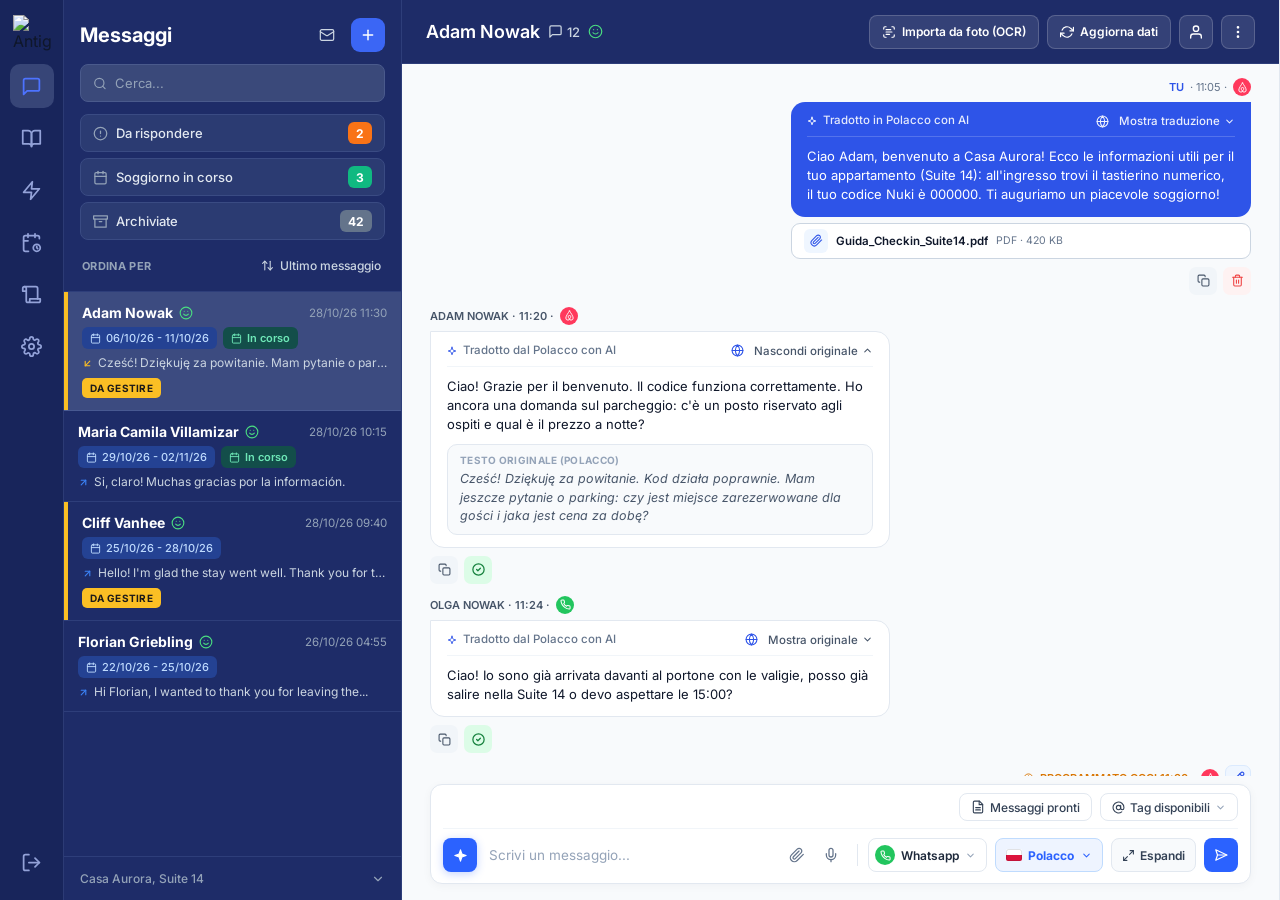
==== index.html @ a0314c86 "Update mobile color system (dark navy headers + light lists + blue accents)" ====
<!DOCTYPE html>
<html lang="it">
<head>
  <meta charset="UTF-8" />
  <meta name="viewport" content="width=device-width, initial-scale=1.0" />
  <title>POC Antigravity · AI sui Messaggi (Fase 2) — Demo Figma 1:1</title>
  <link rel="preconnect" href="https://fonts.googleapis.com">
  <link rel="preconnect" href="https://fonts.gstatic.com" crossorigin>
  <link href="https://fonts.googleapis.com/css2?family=Inter:wght@400;500;600;700&display=swap" rel="stylesheet">
  <link rel="stylesheet" href="styles.css?v=20261103_104" />
</head>
<body>

  <!-- Main Stage -->
  <main class="stage" id="mainStage">

    <!-- =================================================================
         DESKTOP VIEW (1:1 WITH FIGMA 308:4555 & 308:5101)
         ================================================================= -->
    <div class="figma-desktop">

      <!-- 1. Barra laterale icone (64px, #121C4E) -->
      <aside class="nav-rail">
        <div class="nav-logo-box" title="Antigravity PMS">
          <img src="logo-bot.png?v=20261102_10" alt="Antigravity Bot Logo" class="nav-logo-img" />
        </div>

        <button class="nav-item active" title="Messaggi" onclick="showToast('Sezione Messaggi attiva')">
          <svg width="21" height="21" viewBox="0 0 24 24" fill="none" stroke="currentColor" stroke-width="2" stroke-linecap="round" stroke-linejoin="round">
            <path d="M21 15a2 2 0 0 1-2 2H7l-4 4V5a2 2 0 0 1 2-2h14a2 2 0 0 1 2 2z"/>
          </svg>
        </button>

        <button class="nav-item" title="Knowledge Base & FAQ proposte dall'AI" onclick="openCreateKbModal()">
          <svg width="21" height="21" viewBox="0 0 24 24" fill="none" stroke="currentColor" stroke-width="2" stroke-linecap="round" stroke-linejoin="round">
            <path d="M2 3h6a4 4 0 0 1 4 4v14a3 3 0 0 0-3-3H2z"/>
            <path d="M22 3h-6a4 4 0 0 0-4 4v14a3 3 0 0 1 3-3h7z"/>
          </svg>
        </button>

        <button class="nav-item" title="Prenotazioni in arrivo (Vista Calendario Multi-struttura)" onclick="openArrivalsCalendarModal()">
          <svg width="21" height="21" viewBox="0 0 24 24" fill="none" stroke="currentColor" stroke-width="2" stroke-linecap="round" stroke-linejoin="round">
            <polygon points="13 2 3 14 12 14 11 22 21 10 12 10 13 2"/>
          </svg>
        </button>

        <button class="nav-item" title="Calendario Arrivi e Programmazione invii" onclick="openArrivalsCalendarModal()">
          <svg width="21" height="21" viewBox="0 0 24 24" fill="none" stroke="currentColor" stroke-width="2" stroke-linecap="round" stroke-linejoin="round">
            <path d="M21 7.5V6a2 2 0 0 0-2-2H5a2 2 0 0 0-2 2v14a2 2 0 0 0 2 2h3.5"/>
            <path d="M16 2v4"/><path d="M8 2v4"/><path d="M3 10h5"/>
            <circle cx="18" cy="18" r="4"/><path d="M18 16.5v1.5l1 1"/>
          </svg>
        </button>

        <button class="nav-item" title="Statistiche e giudizi AI" onclick="showToast('Statistiche e proposte di miglioramento AI')">
          <svg width="21" height="21" viewBox="0 0 24 24" fill="none" stroke="currentColor" stroke-width="2" stroke-linecap="round" stroke-linejoin="round">
            <path d="M8 21h12a2 2 0 0 0 2-2v-2H10v2a2 2 0 1 1-4 0V5a2 2 0 1 0-4 0v3h4"/>
            <path d="M19 17V5a2 2 0 0 0-2-2H4"/>
          </svg>
        </button>

        <button class="nav-item" title="Impostazioni" onclick="showToast('Impostazioni')">
          <svg width="21" height="21" viewBox="0 0 24 24" fill="none" stroke="currentColor" stroke-width="2" stroke-linecap="round" stroke-linejoin="round">
            <circle cx="12" cy="12" r="3"/>
            <path d="M19.4 15a1.65 1.65 0 0 0 .33 1.82l.06.06a2 2 0 0 1 0 2.83 2 2 0 0 1-2.83 0l-.06-.06a1.65 1.65 0 0 0-1.82-.33 1.65 1.65 0 0 0-1 1.51V21a2 2 0 0 1-2 2 2 2 0 0 1-2-2v-.09A1.65 1.65 0 0 0 9 19.4a1.65 1.65 0 0 0-1.82.33l-.06.06a2 2 0 0 1-2.83 0 2 2 0 0 1 0-2.83l.06-.06a1.65 1.65 0 0 0 .33-1.82 1.65 1.65 0 0 0-1.51-1H3a2 2 0 0 1-2-2 2 2 0 0 1 2-2h.09A1.65 1.65 0 0 0 4.6 9a1.65 1.65 0 0 0-.33-1.82l-.06-.06a2 2 0 0 1 0-2.83 2 2 0 0 1 2.83 0l.06.06a1.65 1.65 0 0 0 1.82.33H9a1.65 1.65 0 0 0 1-1.51V3a2 2 0 0 1 2-2 2 2 0 0 1 2 2v.09a1.65 1.65 0 0 0 1 1.51 1.65 1.65 0 0 0 1.82-.33l.06-.06a2 2 0 0 1 2.83 0 2 2 0 0 1 0 2.83l-.06.06a1.65 1.65 0 0 0-.33 1.82V9a1.65 1.65 0 0 0 1.51 1H21a2 2 0 0 1 2 2 2 2 0 0 1-2 2h-.09a1.65 1.65 0 0 0-1.51 1z"/>
          </svg>
        </button>

        <div class="nav-spacer"></div>

        <button class="nav-item" title="Esci" onclick="showToast('Disconnessione operatore')">
          <svg width="21" height="21" viewBox="0 0 24 24" fill="none" stroke="currentColor" stroke-width="2" stroke-linecap="round" stroke-linejoin="round">
            <path d="M9 21H5a2 2 0 0 1-2-2V5a2 2 0 0 1 2-2h4"/>
            <polyline points="16 17 21 12 16 7"/>
            <line x1="21" y1="12" x2="9" y2="12"/>
          </svg>
        </button>
      </aside>

      <!-- 2. Lista messaggi (338px, #192556) -->
      <section class="col-lista">
        <div class="header-lista">
          <div class="titolo-azioni">
            <h1 class="titolo-lista">Messaggi</h1>
            <!-- Btn Scarica / Segna Messaggi -->
            <button class="btn-scarica-msg" title="Scarica messaggi" onclick="showToast('Scarico nuovi messaggi dai canali OTA completato')">
              <svg width="16" height="16" viewBox="0 0 24 24" fill="none" stroke="currentColor" stroke-width="1.8" stroke-linecap="round" stroke-linejoin="round">
                <rect x="2" y="4" width="20" height="16" rx="2"/>
                <path d="m22 7-8.97 5.7a1.94 1.94 0 0 1-2.06 0L2 7"/>
              </svg>
            </button>
            <!-- Btn Nuovo -->
            <button class="btn-nuovo-msg" title="Nuovo messaggio da ricerca prenotazione" onclick="openNewConvModal()">
              <svg width="16" height="16" viewBox="0 0 24 24" fill="none" stroke="#FFFFFF" stroke-width="2.2" stroke-linecap="round" stroke-linejoin="round">
                <line x1="12" y1="5" x2="12" y2="19"/>
                <line x1="5" y1="12" x2="19" y2="12"/>
              </svg>
            </button>
          </div>

          <div class="ricerca-box">
            <svg width="15" height="15" viewBox="0 0 24 24" fill="none" stroke="currentColor" stroke-width="2" stroke-linecap="round" stroke-linejoin="round">
              <circle cx="11" cy="11" r="8"/><line x1="21" y1="21" x2="16.65" y2="16.65"/>
            </svg>
            <input type="text" id="searchInputDesktop" placeholder="Cerca..." oninput="renderConversationLists()" />
          </div>

          <!-- Cartelle Stato (Stacked vertically 1:1 with Figma) -->
          <div class="cartelle-stato">
            <button class="cartella-row da-rispondere" id="folderDaRispondere" onclick="setFolderFilter('darispondere')">
              <svg width="15" height="15" viewBox="0 0 24 24" fill="none" stroke="currentColor" stroke-width="2" stroke-linecap="round" stroke-linejoin="round">
                <circle cx="12" cy="12" r="10"/><line x1="12" y1="8" x2="12" y2="12"/><line x1="12" y1="16" x2="12.01" y2="16"/>
              </svg>
              <span class="cartella-lbl">Da rispondere</span>
              <span class="cartella-pill-amber">2</span>
            </button>
            <button class="cartella-row in-corso" id="folderInCorso" onclick="setFolderFilter('incorso')">
              <svg width="15" height="15" viewBox="0 0 24 24" fill="none" stroke="currentColor" stroke-width="2" stroke-linecap="round" stroke-linejoin="round">
                <rect x="3" y="4" width="18" height="18" rx="2" ry="2"/><line x1="16" y1="2" x2="16" y2="6"/><line x1="8" y1="2" x2="8" y2="6"/><line x1="3" y1="10" x2="21" y2="10"/>
              </svg>
              <span class="cartella-lbl">Soggiorno in corso</span>
              <span class="cartella-pill-white">3</span>
            </button>
            <button class="cartella-row archiviate" id="folderArchiviate" onclick="setFolderFilter('archiviate')">
              <svg width="15" height="15" viewBox="0 0 24 24" fill="none" stroke="currentColor" stroke-width="2" stroke-linecap="round" stroke-linejoin="round">
                <polyline points="21 8 21 21 3 21 3 8"/><rect x="1" y="3" width="22" height="5"/><line x1="10" y1="12" x2="14" y2="12"/>
              </svg>
              <span class="cartella-lbl">Archiviate</span>
              <span class="cartella-pill-orange">42</span>
            </button>
          </div>

          <div class="riga-ordina">
            <span class="lbl-ordina">ORDINA PER</span>
            <div class="sort-dropdown-wrap" id="sortDropdownWrapDesktop">
              <button type="button" class="sort-trigger-btn" id="sortTriggerBtnDesktop" onclick="toggleSortDropdown(event)">
                <svg width="13" height="13" viewBox="0 0 24 24" fill="none" stroke="currentColor" stroke-width="2" stroke-linecap="round" stroke-linejoin="round">
                  <path d="m3 8 4-4 4 4"/><path d="M7 4v16"/><path d="m21 16-4 4-4-4"/><path d="M17 20V4"/>
                </svg>
                <span class="val-ordina" id="sortLabelDesktop">Ultimo messaggio</span>
              </button>
              <div class="sort-dropdown-menu" id="sortDropdownMenuDesktop">
                <button type="button" class="sort-dropdown-item active" data-sort="ultimo" onclick="selectSortOrder('ultimo', event)">
                  <svg class="sort-item-icon grey" width="16" height="16" viewBox="0 0 24 24" fill="none" stroke="#64748B" stroke-width="1.9" stroke-linecap="round" stroke-linejoin="round">
                    <path d="M21 15a2 2 0 0 1-2 2H7l-4 4V5a2 2 0 0 1 2-2h14a2 2 0 0 1 2 2z"/>
                  </svg>
                  <span>Ultimo messaggio</span>
                </button>
                <button type="button" class="sort-dropdown-item" data-sort="darispondere" onclick="selectSortOrder('darispondere', event)">
                  <svg class="sort-item-icon orange" width="16" height="16" viewBox="0 0 24 24" fill="none" stroke="#F59E0B" stroke-width="1.9" stroke-linecap="round" stroke-linejoin="round">
                    <circle cx="12" cy="12" r="10"/><line x1="12" y1="8" x2="12" y2="12"/><line x1="12" y1="16" x2="12.01" y2="16"/>
                  </svg>
                  <span>Da rispondere</span>
                </button>
                <button type="button" class="sort-dropdown-item" data-sort="checkin" onclick="selectSortOrder('checkin', event)">
                  <svg class="sort-item-icon grey" width="16" height="16" viewBox="0 0 24 24" fill="none" stroke="#64748B" stroke-width="1.9" stroke-linecap="round" stroke-linejoin="round">
                    <rect x="3" y="4" width="18" height="18" rx="2" ry="2"/><line x1="16" y1="2" x2="16" y2="6"/><line x1="8" y1="2" x2="8" y2="6"/><line x1="3" y1="10" x2="21" y2="10"/>
                  </svg>
                  <span>Data check-in</span>
                </button>
              </div>
            </div>
          </div>
        </div>

        <!-- Elenco Conversazioni -->
        <div class="elenco-conv" id="desktopConvList"></div>

        <!-- Footer Lista -->
        <div class="footer-lista" onclick="showToast('Filtro struttura: Casa Aurora (Tutte le unità)')" style="cursor:pointer;" title="Selettore struttura">
          <span class="footer-struttura">Casa Aurora, Suite 14</span>
          <svg width="14" height="14" viewBox="0 0 24 24" fill="none" stroke="currentColor" stroke-width="2" stroke-linecap="round" stroke-linejoin="round">
            <polyline points="6 9 12 15 18 9"/>
          </svg>
        </div>
      </section>

      <!-- 3. Thread Conversazione (flex: 1, #F8FAFC) -->
      <section class="col-thread">
        <div class="intestazione-thread">
          <div class="titolo-left" id="desktopThreadHeaderLeft">
            <!-- Populated dynamically by app.js -->
          </div>
          <div class="controlli-right">
            <button class="btn-top ocr-header-btn" onclick="openGuestOcrModal()" title="Importa messaggio ospite da screenshot / foto (OCR)">
              <svg width="14" height="14" viewBox="0 0 24 24" fill="none" stroke="currentColor" stroke-width="2" stroke-linecap="round" stroke-linejoin="round">
                <path d="M3 7V5a2 2 0 0 1 2-2h2"/><path d="M17 3h2a2 2 0 0 1 2 2v2"/><path d="M21 17v2a2 2 0 0 1-2 2h-2"/><path d="M7 21H5a2 2 0 0 1-2-2v-2"/><path d="M7 8h8"/><path d="M7 12h10"/><path d="M7 16h6"/>
              </svg>
              <span>Importa da foto (OCR)</span>
            </button>
            <button class="btn-top" onclick="triggerHubSync()">
              <svg width="14" height="14" viewBox="0 0 24 24" fill="none" stroke="currentColor" stroke-width="2" stroke-linecap="round" stroke-linejoin="round">
                <polyline points="23 4 23 10 17 10"/><polyline points="1 20 1 14 7 14"/>
                <path d="M3.51 9a9 9 0 0 1 14.85-3.36L23 10M1 14l4.64 4.36A9 9 0 0 0 20.49 15"/>
              </svg>
              <span>Aggiorna dati</span>
            </button>
            <button class="btn-top icon-only" id="btnToggleGuestSiderDesk" onclick="toggleDesktopSider()" title="Apri/chiudi Dettagli ospite">
              <svg width="16" height="16" viewBox="0 0 24 24" fill="none" stroke="currentColor" stroke-width="2" stroke-linecap="round" stroke-linejoin="round">
                <path d="M20 21v-2a4 4 0 0 0-4-4H8a4 4 0 0 0-4 4v2"/><circle cx="12" cy="7" r="4"/>
              </svg>
            </button>
            <div class="hdr-more-wrap">
              <button class="btn-top icon-only" id="btnMoreMenuDesk" onclick="toggleHeaderMoreMenu(event, 'desk')" title="Azioni conversazione e dati ospite">
                <svg width="16" height="16" viewBox="0 0 24 24" fill="none" stroke="currentColor" stroke-width="2" stroke-linecap="round" stroke-linejoin="round">
                  <circle cx="12" cy="12" r="1"/><circle cx="12" cy="5" r="1"/><circle cx="12" cy="19" r="1"/>
                </svg>
              </button>
              <div class="hdr-more-dropdown" id="hdrMoreDropdownDesk">
                <button type="button" class="hdr-more-item" onclick="closeHeaderMoreMenu();openEditGuestPmsModal()">
                  <svg width="16" height="16" viewBox="0 0 24 24" fill="none" stroke="#64748B" stroke-width="2" stroke-linecap="round" stroke-linejoin="round">
                    <circle cx="12" cy="12" r="10"/><path d="m9 12 2 2 4-4"/>
                  </svg>
                  <span>Modifica dati ospite</span>
                </button>
                <button type="button" class="hdr-more-item" onclick="closeHeaderMoreMenu();openGenerateReviewModal()">
                  <svg width="16" height="16" viewBox="0 0 24 24" fill="#FACC15" stroke="#EAB308" stroke-width="1.8" stroke-linecap="round" stroke-linejoin="round">
                    <polygon points="12 2 15.09 8.26 22 9.27 17 14.14 18.18 21.02 12 17.77 5.82 21.02 7 14.14 2 9.27 8.91 8.26 12 2"/>
                  </svg>
                  <span>Genera recensione</span>
                </button>
                <button type="button" class="hdr-more-item" onclick="closeHeaderMoreMenu();archiveCurrentConversation()">
                  <svg width="16" height="16" viewBox="0 0 24 24" fill="none" stroke="#64748B" stroke-width="2" stroke-linecap="round" stroke-linejoin="round">
                    <polyline points="21 8 21 21 3 21 3 8"/><rect x="1" y="3" width="22" height="5"/><line x1="10" y1="12" x2="14" y2="12"/>
                  </svg>
                  <span>Archivia conversazione</span>
                </button>
                <button type="button" class="hdr-more-item danger" onclick="closeHeaderMoreMenu();deleteCurrentConversation()">
                  <svg width="16" height="16" viewBox="0 0 24 24" fill="none" stroke="#DC2626" stroke-width="2" stroke-linecap="round" stroke-linejoin="round">
                    <polyline points="3 6 5 6 21 6"/><path d="M19 6v14a2 2 0 0 1-2 2H7a2 2 0 0 1-2-2V6m3 0V4a2 2 0 0 1 2-2h4a2 2 0 0 1 2 2v2"/><line x1="10" y1="11" x2="10" y2="17"/><line x1="14" y1="11" x2="14" y2="17"/>
                  </svg>
                  <span>Elimina conversazione</span>
                </button>
              </div>
            </div>
          </div>
        </div>

        <!-- Area Messaggi -->
        <div class="area-messaggi" id="desktopMessagesArea"></div>

        <!-- Composer in basso (Modalità Espansa / Riduci) -->
        <div class="bottom-composer-wrap" id="desktopBottomComposer"></div>
      </section>

      <!-- 4. Pannello AI · Sider Destro (395px, #FFFFFF) -->
      <aside class="col-sider-ai" id="desktopSiderAI" style="display:none;">
        <!-- Rendered dynamically for Frame A (Pre-Generazione) or Frame B (Bozza Attiva & Programmazione) -->
      </aside>

    </div>

    <!-- =================================================================
         MOBILE VIEW (390x844 EXACT FIGMA SCREENS: 308:4045, 312:7348, 308:4338)
         ================================================================= -->
    <div class="figma-mobile">

      <!-- Scrim Backdrop per Drawer Mobile -->
      <div class="mob-drawer-scrim" id="mobDrawerScrim" onclick="closeMobileDrawer()"></div>

      <!-- DRAWER 1: Inbox Mobile Drawer (1:27 Chat · Drawer navigazione aperto) -->
      <div class="mob-drawer" id="mobScreenInbox">
        <div class="header-lista" style="padding:14px 16px 12px 16px;">
          <div class="titolo-azioni">
            <img src="logo-bot.png?v=20261102_10" alt="Antigravity Bot Logo" class="mob-drawer-logo" />
            <h2 class="titolo-lista" style="font-size:18px;">Messaggi</h2>
            <button class="btn-scarica-msg" title="Scarica messaggi" onclick="showToast('Scarico messaggi completato')">
              <svg width="16" height="16" viewBox="0 0 24 24" fill="none" stroke="currentColor" stroke-width="1.8" stroke-linecap="round" stroke-linejoin="round">
                <rect x="2" y="4" width="20" height="16" rx="2"/>
                <path d="m22 7-8.97 5.7a1.94 1.94 0 0 1-2.06 0L2 7"/>
              </svg>
            </button>
            <button class="btn-nuovo-msg" title="Nuovo messaggio da ricerca prenotazione" onclick="openNewConvModal()">
              <svg width="16" height="16" viewBox="0 0 24 24" fill="none" stroke="#FFFFFF" stroke-width="2.2" stroke-linecap="round" stroke-linejoin="round">
                <line x1="12" y1="5" x2="12" y2="19"/><line x1="5" y1="12" x2="19" y2="12"/>
              </svg>
            </button>
          </div>
          <div class="ricerca-box">
            <svg width="15" height="15" viewBox="0 0 24 24" fill="none" stroke="currentColor" stroke-width="2" stroke-linecap="round" stroke-linejoin="round">
              <circle cx="11" cy="11" r="8"/><line x1="21" y1="21" x2="16.65" y2="16.65"/>
            </svg>
            <input type="text" id="searchInputMobile" placeholder="Cerca..." oninput="document.getElementById('searchInputDesktop').value=this.value;renderConversationLists();" />
          </div>
          <div class="cartelle-stato">
            <button class="cartella-row da-rispondere" onclick="setFolderFilter('darispondere')">
              <svg width="15" height="15" viewBox="0 0 24 24" fill="none" stroke="currentColor" stroke-width="2" stroke-linecap="round" stroke-linejoin="round">
                <circle cx="12" cy="12" r="10"/><line x1="12" y1="8" x2="12" y2="12"/><line x1="12" y1="16" x2="12.01" y2="16"/>
              </svg>
              <span class="cartella-lbl">Da rispondere</span>
              <span class="cartella-pill-amber">2</span>
            </button>
            <button class="cartella-row in-corso" onclick="setFolderFilter('incorso')">
              <svg width="15" height="15" viewBox="0 0 24 24" fill="none" stroke="currentColor" stroke-width="2" stroke-linecap="round" stroke-linejoin="round">
                <rect x="3" y="4" width="18" height="18" rx="2" ry="2"/><line x1="16" y1="2" x2="16" y2="6"/><line x1="8" y1="2" x2="8" y2="6"/><line x1="3" y1="10" x2="21" y2="10"/>
              </svg>
              <span class="cartella-lbl">Soggiorno in corso</span>
              <span class="cartella-pill-white">3</span>
            </button>
            <button class="cartella-row archiviate" onclick="setFolderFilter('archiviate')">
              <svg width="15" height="15" viewBox="0 0 24 24" fill="none" stroke="currentColor" stroke-width="2" stroke-linecap="round" stroke-linejoin="round">
                <polyline points="21 8 21 21 3 21 3 8"/><rect x="1" y="3" width="22" height="5"/><line x1="10" y1="12" x2="14" y2="12"/>
              </svg>
              <span class="cartella-lbl">Archiviate</span>
              <span class="cartella-pill-orange">42</span>
            </button>
          </div>
          <div class="riga-ordina">
            <span class="lbl-ordina">ORDINA PER</span>
            <div class="sort-dropdown-wrap" id="sortDropdownWrapMobile">
              <button type="button" class="sort-trigger-btn" id="sortTriggerBtnMobile" onclick="toggleSortDropdown(event, 'mob')">
                <svg width="13" height="13" viewBox="0 0 24 24" fill="none" stroke="currentColor" stroke-width="2" stroke-linecap="round" stroke-linejoin="round">
                  <path d="m3 8 4-4 4 4"/><path d="M7 4v16"/><path d="m21 16-4 4-4-4"/><path d="M17 20V4"/>
                </svg>
                <span class="val-ordina" id="sortLabelMobile">Ultimo messaggio</span>
              </button>
              <div class="sort-dropdown-menu" id="sortDropdownMenuMobile">
                <button type="button" class="sort-dropdown-item active" data-sort="ultimo" onclick="selectSortOrder('ultimo', event)">
                  <svg class="sort-item-icon grey" width="16" height="16" viewBox="0 0 24 24" fill="none" stroke="#64748B" stroke-width="1.9" stroke-linecap="round" stroke-linejoin="round">
                    <path d="M21 15a2 2 0 0 1-2 2H7l-4 4V5a2 2 0 0 1 2-2h14a2 2 0 0 1 2 2z"/>
                  </svg>
                  <span>Ultimo messaggio</span>
                </button>
                <button type="button" class="sort-dropdown-item" data-sort="darispondere" onclick="selectSortOrder('darispondere', event)">
                  <svg class="sort-item-icon orange" width="16" height="16" viewBox="0 0 24 24" fill="none" stroke="#F59E0B" stroke-width="1.9" stroke-linecap="round" stroke-linejoin="round">
                    <circle cx="12" cy="12" r="10"/><line x1="12" y1="8" x2="12" y2="12"/><line x1="12" y1="16" x2="12.01" y2="16"/>
                  </svg>
                  <span>Da rispondere</span>
                </button>
                <button type="button" class="sort-dropdown-item" data-sort="checkin" onclick="selectSortOrder('checkin', event)">
                  <svg class="sort-item-icon grey" width="16" height="16" viewBox="0 0 24 24" fill="none" stroke="#64748B" stroke-width="1.9" stroke-linecap="round" stroke-linejoin="round">
                    <rect x="3" y="4" width="18" height="18" rx="2" ry="2"/><line x1="16" y1="2" x2="16" y2="6"/><line x1="8" y1="2" x2="8" y2="6"/><line x1="3" y1="10" x2="21" y2="10"/>
                  </svg>
                  <span>Data check-in</span>
                </button>
              </div>
            </div>
          </div>
        </div>
        <div class="elenco-conv" id="mobileConvList"></div>
        <div class="footer-lista" onclick="showToast('Filtro struttura: Casa Aurora (Tutte le unità)')" style="padding:12px 16px;display:flex;align-items:center;justify-content:space-between;flex-shrink:0;cursor:pointer;">
          <span class="footer-struttura">Casa Aurora, Suite 14</span>
          <svg width="14" height="14" viewBox="0 0 24 24" fill="none" stroke="currentColor" stroke-width="2" stroke-linecap="round" stroke-linejoin="round">
            <polyline points="6 9 12 15 18 9"/>
          </svg>
        </div>
        <!-- Bottom Bar Principale attaccata al Drawer -->
        <nav class="mob-bottom-bar mob-drawer-bottom-bar">
          <div class="mob-tabs-row">
            <button class="mob-tab active" onclick="closeMobileDrawer()">
              <div class="mob-tab-pill">
                <svg width="16" height="16" viewBox="0 0 24 24" fill="none" stroke="currentColor" stroke-width="2" stroke-linecap="round" stroke-linejoin="round">
                  <path d="M21 15a2 2 0 0 1-2 2H7l-4 4V5a2 2 0 0 1 2-2h14a2 2 0 0 1 2 2z"/>
                </svg>
              </div>
              <span style="font-weight:600;">Messaggi</span>
            </button>
            <button class="mob-tab" onclick="closeMobileDrawer();openCreateKbModal()">
              <div class="mob-tab-pill">
                <svg width="16" height="16" viewBox="0 0 24 24" fill="none" stroke="currentColor" stroke-width="2" stroke-linecap="round" stroke-linejoin="round">
                  <path d="M2 3h6a4 4 0 0 1 4 4v14a3 3 0 0 0-3-3H2z"/><path d="M22 3h-6a4 4 0 0 0-4 4v14a3 3 0 0 1 3-3h7z"/>
                </svg>
              </div>
              <span>KB</span>
            </button>
            <button class="mob-tab" onclick="closeMobileDrawer();openArrivalsCalendarModal()">
              <div class="mob-tab-pill">
                <svg width="16" height="16" viewBox="0 0 24 24" fill="none" stroke="currentColor" stroke-width="2" stroke-linecap="round" stroke-linejoin="round">
                  <polygon points="13 2 3 14 12 14 11 22 21 10 12 10 13 2"/>
                </svg>
              </div>
              <span>Azioni</span>
            </button>
            <button class="mob-tab" onclick="closeMobileDrawer();openArrivalsCalendarModal()">
              <div class="mob-tab-pill">
                <svg width="16" height="16" viewBox="0 0 24 24" fill="none" stroke="currentColor" stroke-width="2" stroke-linecap="round" stroke-linejoin="round">
                  <path d="M21 7.5V6a2 2 0 0 0-2-2H5a2 2 0 0 0-2 2v14a2 2 0 0 0 2 2h3.5"/><path d="M16 2v4"/><path d="M8 2v4"/><path d="M3 10h5"/><circle cx="18" cy="18" r="4"/><path d="M18 16.5v1.5l1 1"/>
                </svg>
              </div>
              <span>Orari</span>
            </button>
            <button class="mob-tab" onclick="showToast('Statistiche e Log AI')">
              <div class="mob-tab-pill">
                <svg width="16" height="16" viewBox="0 0 24 24" fill="none" stroke="currentColor" stroke-width="2" stroke-linecap="round" stroke-linejoin="round">
                  <path d="M8 21h12a2 2 0 0 0 2-2v-2H10v2a2 2 0 1 1-4 0V5a2 2 0 1 0-4 0v3h4"/><path d="M19 17V5a2 2 0 0 0-2-2H4"/>
                </svg>
              </div>
              <span>Log</span>
            </button>
            <button class="mob-tab" onclick="showToast('Impostazioni')">
              <div class="mob-tab-pill">
                <svg width="16" height="16" viewBox="0 0 24 24" fill="none" stroke="currentColor" stroke-width="2" stroke-linecap="round" stroke-linejoin="round">
                  <circle cx="12" cy="12" r="3"/><path d="M19.4 15a1.65 1.65 0 0 0 .33 1.82l.06.06a2 2 0 0 1 0 2.83 2 2 0 0 1-2.83 0l-.06-.06a1.65 1.65 0 0 0-1.82-.33 1.65 1.65 0 0 0-1 1.51V21a2 2 0 0 1-2 2 2 2 0 0 1-2-2v-.09A1.65 1.65 0 0 0 9 19.4a1.65 1.65 0 0 0-1.82.33l-.06.06a2 2 0 0 1-2.83 0 2 2 0 0 1 0-2.83l.06-.06a1.65 1.65 0 0 0 .33-1.82 1.65 1.65 0 0 0-1.51-1H3a2 2 0 0 1-2-2 2 2 0 0 1 2-2h.09A1.65 1.65 0 0 0 4.6 9a1.65 1.65 0 0 0-.33-1.82l-.06-.06a2 2 0 0 1 0-2.83 2 2 0 0 1 2.83 0l.06.06a1.65 1.65 0 0 0 1.82.33H9a1.65 1.65 0 0 0 1-1.51V3a2 2 0 0 1 2-2 2 2 0 0 1 2 2v.09a1.65 1.65 0 0 0 1 1.51 1.65 1.65 0 0 0 1.82-.33l.06-.06a2 2 0 0 1 2.83 0 2 2 0 0 1 0 2.83l-.06.06a1.65 1.65 0 0 0-.33 1.82V9a1.65 1.65 0 0 0 1.51 1H21a2 2 0 0 1 2 2 2 2 0 0 1-2 2h-.09a1.65 1.65 0 0 0-1.51 1z"/>
                </svg>
              </div>
              <span>Impost.</span>
            </button>
          </div>
          <div class="home-indicator"></div>
        </nav>
      </div>

      <!-- SCREEN 2: Container Mobile Chat (312:7348) -->
      <div class="mob-screen active" id="mobScreenChat">
        <div class="intestazione-thread mob-chat-header">
          <div class="titolo-left" style="gap:8px;flex:1;min-width:0;">
            <button class="btn-top icon-only mob-hdr-btn" onclick="setMobileTab('inbox')" title="Torna alla lista Messaggi">
              <svg width="16" height="16" viewBox="0 0 24 24" fill="none" stroke="#0F172A" stroke-width="2.2" stroke-linecap="round" stroke-linejoin="round">
                <line x1="19" y1="12" x2="5" y2="12"/><polyline points="12 19 5 12 12 5"/>
              </svg>
            </button>
            <div class="mob-thread-title-group" id="mobileThreadHeaderLeft" style="display:inline-flex;align-items:center;gap:6px;">
              <!-- Populated dynamically by app.js like desktop -->
            </div>
          </div>
          <div class="controlli-right mob-chat-controls">
            <button class="btn-top icon-only mob-hdr-btn ocr-mob-btn" title="Importa messaggio ospite da foto (OCR)" onclick="openGuestOcrModal()">
              <svg width="15" height="15" viewBox="0 0 24 24" fill="none" stroke="currentColor" stroke-width="2" stroke-linecap="round" stroke-linejoin="round">
                <path d="M3 7V5a2 2 0 0 1 2-2h2"/><path d="M17 3h2a2 2 0 0 1 2 2v2"/><path d="M21 17v2a2 2 0 0 1-2 2h-2"/><path d="M7 21H5a2 2 0 0 1-2-2v-2"/><path d="M7 8h8"/><path d="M7 12h10"/><path d="M7 16h6"/>
              </svg>
            </button>
            <button class="btn-scarica-msg mob-hdr-btn" title="Scarica messaggi" onclick="triggerHubSync()">
              <svg width="14" height="14" viewBox="0 0 24 24" fill="none" stroke="#4A5467" stroke-width="2">
                <path d="M21 15v4a2 2 0 0 1-2 2H5a2 2 0 0 1-2-2v-4"/><polyline points="7 10 12 15 17 10"/><line x1="12" y1="15" x2="12" y2="3"/>
              </svg>
            </button>
            <div class="hdr-more-wrap">
              <button class="btn-top icon-only mob-hdr-btn" id="btnMoreMenuMob" title="Azioni conversazione e dati ospite" onclick="toggleHeaderMoreMenu(event, 'mob')">
                <svg width="16" height="16" viewBox="0 0 24 24" fill="none" stroke="#475569" stroke-width="2" stroke-linecap="round" stroke-linejoin="round">
                  <circle cx="12" cy="12" r="1"/><circle cx="12" cy="5" r="1"/><circle cx="12" cy="19" r="1"/>
                </svg>
              </button>
              <div class="hdr-more-dropdown" id="hdrMoreDropdownMob">
                <button type="button" class="hdr-more-item" onclick="closeHeaderMoreMenu();openEditGuestPmsModal()">
                  <svg width="16" height="16" viewBox="0 0 24 24" fill="none" stroke="#64748B" stroke-width="2" stroke-linecap="round" stroke-linejoin="round">
                    <circle cx="12" cy="12" r="10"/><path d="m9 12 2 2 4-4"/>
                  </svg>
                  <span>Modifica dati ospite</span>
                </button>
                <button type="button" class="hdr-more-item" onclick="closeHeaderMoreMenu();openGenerateReviewModal()">
                  <svg width="16" height="16" viewBox="0 0 24 24" fill="#FACC15" stroke="#EAB308" stroke-width="1.8" stroke-linecap="round" stroke-linejoin="round">
                    <polygon points="12 2 15.09 8.26 22 9.27 17 14.14 18.18 21.02 12 17.77 5.82 21.02 7 14.14 2 9.27 8.91 8.26 12 2"/>
                  </svg>
                  <span>Genera recensione</span>
                </button>
                <button type="button" class="hdr-more-item" onclick="closeHeaderMoreMenu();archiveCurrentConversation()">
                  <svg width="16" height="16" viewBox="0 0 24 24" fill="none" stroke="#64748B" stroke-width="2" stroke-linecap="round" stroke-linejoin="round">
                    <polyline points="21 8 21 21 3 21 3 8"/><rect x="1" y="3" width="22" height="5"/><line x1="10" y1="12" x2="14" y2="12"/>
                  </svg>
                  <span>Archivia conversazione</span>
                </button>
                <button type="button" class="hdr-more-item danger" onclick="closeHeaderMoreMenu();deleteCurrentConversation()">
                  <svg width="16" height="16" viewBox="0 0 24 24" fill="none" stroke="#DC2626" stroke-width="2" stroke-linecap="round" stroke-linejoin="round">
                    <polyline points="3 6 5 6 21 6"/><path d="M19 6v14a2 2 0 0 1-2 2H7a2 2 0 0 1-2-2V6m3 0V4a2 2 0 0 1 2-2h4a2 2 0 0 1 2 2v2"/><line x1="10" y1="11" x2="10" y2="17"/><line x1="14" y1="11" x2="14" y2="17"/>
                  </svg>
                  <span>Elimina conversazione</span>
                </button>
              </div>
            </div>
          </div>
        </div>
        <div class="area-messaggi" id="mobileMessagesArea"></div>
        <div class="bottom-composer-wrap mobile" id="mobileBottomComposer"></div>
      </div>

      <!-- SCREEN 3: Dettagli ospite Mobile -->
      <div class="mob-screen" id="mobScreenAI">
        <div class="intestazione-thread mob-chat-header">
          <div class="titolo-left" style="gap:10px;">
            <button class="btn-top icon-only mob-hdr-btn" onclick="setMobileTab('inbox')" title="Torna alla lista Messaggi">
              <svg width="16" height="16" viewBox="0 0 24 24" fill="none" stroke="currentColor" stroke-width="2.2" stroke-linecap="round" stroke-linejoin="round">
                <line x1="19" y1="12" x2="5" y2="12"/><polyline points="12 19 5 12 12 5"/>
              </svg>
            </button>
            <div class="mob-ai-hdr-title" style="display:inline-flex;align-items:center;gap:7px;">
              <svg width="16" height="16" viewBox="0 0 24 24" fill="none" stroke="currentColor" stroke-width="2" stroke-linecap="round" stroke-linejoin="round">
                <path d="M19 21v-2a4 4 0 0 0-4-4H9a4 4 0 0 0-4 4v2"/>
                <circle cx="12" cy="7" r="4"/>
              </svg>
              <span class="titolo-messaggi" style="font-size:15px;font-weight:700;">Dettagli ospite</span>
            </div>
          </div>
        </div>
        <div style="flex:1;overflow-y:auto;display:flex;flex-direction:column;" id="mobileSiderAI"></div>
      </div>

      <!-- Bottom Bar Conversazione Mobile (SOLO Chat e Dettagli Ospite/PMS quando si accede a una conversazione) -->
      <nav class="mob-bottom-bar" id="mobConvBottomBar">
        <div class="mob-tabs-row">
          <button class="mob-tab active" id="mobNavChat" onclick="setMobileTab('chat')">
            <div class="mob-tab-pill">
              <svg width="18" height="18" viewBox="0 0 24 24" fill="none" stroke="currentColor" stroke-width="2" stroke-linecap="round" stroke-linejoin="round">
                <path d="M21 15a2 2 0 0 1-2 2H7l-4 4V5a2 2 0 0 1 2-2h14a2 2 0 0 1 2 2z"/>
              </svg>
            </div>
            <span>Chat</span>
          </button>

          <button class="mob-tab" id="mobNavAI" onclick="setMobileTab('ai')">
            <div class="mob-tab-pill">
              <svg width="18" height="18" viewBox="0 0 24 24" fill="none" stroke="currentColor" stroke-width="2" stroke-linecap="round" stroke-linejoin="round">
                <path d="M20 21v-2a4 4 0 0 0-4-4H8a4 4 0 0 0-4 4v2"/><circle cx="12" cy="7" r="4"/>
              </svg>
            </div>
            <span>Dettagli ospite</span>
          </button>
        </div>
        <div class="home-indicator"></div>
      </nav>

    </div>

  </main>

  <!-- Modal / Drawer Overlay (Scheda Soggiorno & Aggancio PMS / Nuova Conversazione) -->
  <div class="modal-backdrop" id="modalBackdrop" onclick="if(event.target===this)closeModal()">
    <div class="modal-card" id="modalContent"></div>
  </div>

  <div class="toast" id="toastBox"></div>

  <script src="app.js?v=20261103_104"></script>
</body>
</html>
---- styles.css ----
:root {
  --font-sans: 'Inter', -apple-system, BlinkMacSystemFont, "Segoe UI", Roboto, sans-serif;
}

* {
  box-sizing: border-box;
  margin: 0;
  padding: 0;
  scrollbar-width: thin;
  scrollbar-color: rgba(148, 163, 184, 0.35) transparent;
}

*::-webkit-scrollbar {
  width: 5px;
  height: 5px;
}

*::-webkit-scrollbar-track {
  background: transparent;
}

*::-webkit-scrollbar-thumb {
  background: rgba(148, 163, 184, 0.35);
  border-radius: 999px;
}

*::-webkit-scrollbar-thumb:hover {
  background: rgba(148, 163, 184, 0.55);
}

body {
  font-family: var(--font-sans);
  background-color: #0F172A;
  color: #0F172A;
  height: 100vh;
  display: flex;
  flex-direction: column;
  overflow: hidden;
  -webkit-font-smoothing: antialiased;
}

button, input, textarea {
  font-family: inherit;
}

/* Top Demo Switcher Bar */
.demo-bar {
  height: 40px;
  background: #0B1120;
  border-bottom: 1px solid #1E293B;
  display: flex;
  align-items: center;
  justify-content: space-between;
  padding: 0 16px;
  color: #F8FAFC;
  font-size: 12px;
  flex-shrink: 0;
  z-index: 100;
}

.demo-bar-group {
  display: flex;
  align-items: center;
  gap: 8px;
}

.demo-seg {
  display: flex;
  background: #1E293B;
  padding: 2px;
  border-radius: 6px;
  gap: 2px;
}

.demo-btn {
  border: none;
  background: transparent;
  color: #94A3B8;
  font-size: 11px;
  font-weight: 600;
  padding: 4px 10px;
  border-radius: 5px;
  cursor: pointer;
  transition: all 0.15s;
}

.demo-btn:hover {
  color: #FFFFFF;
}

.demo-btn.active {
  background: #2457E6;
  color: #FFFFFF;
}

/* Main Stage */
.stage {
  flex: 1;
  display: flex;
  align-items: center;
  justify-content: center;
  background: #F8FAFC;
  overflow: hidden;
}

.stage.mobile-mode {
  background: #0F172A;
  padding: 16px;
}

/* Desktop Shell (100% faithful to 1919x911 Figma Frame) */
.figma-desktop {
  width: 100%;
  height: 100%;
  background: #FFFFFF;
  display: flex;
  flex-direction: row;
  overflow: hidden;
}

.stage.mobile-mode .figma-desktop {
  display: none;
}

/* Mobile Shell (390x844 exact Figma Frame) */
.figma-mobile {
  display: none;
  width: 390px;
  height: 844px;
  max-height: calc(100vh - 64px);
  background: #FFFFFF;
  border-radius: 24px;
  box-shadow: 0 24px 60px rgba(0, 0, 0, 0.5);
  overflow: hidden;
  flex-direction: column;
  border: 6px solid #1E293B;
  position: relative;
}

.stage.mobile-mode .figma-mobile {
  display: flex;
}

@media (max-width: 960px) {
  .demo-bar {
    padding: 0 10px;
  }
  .demo-bar-title {
    display: none;
  }
  .stage {
    background: #FFFFFF;
    padding: 0 !important;
  }
  .figma-desktop {
    display: none !important;
  }
  .figma-mobile {
    display: flex !important;
    width: 100%;
    height: 100%;
    max-height: none;
    border-radius: 0;
    border: none;
    box-shadow: none;
  }
}

/* =========================================================
   LEFT NAVIGATION RAIL (64px, #121C4E)
   ========================================================= */
.nav-rail {
  width: 64px;
  height: 100%;
  background: #18255B;
  border-right: 1px solid #2C3B75;
  padding: 12px 8px 16px 8px;
  display: flex;
  flex-direction: column;
  align-items: center;
  gap: 8px;
  flex-shrink: 0;
}

.nav-logo-box {
  width: 48px;
  height: 44px;
  display: flex;
  align-items: center;
  justify-content: center;
}

.nav-logo-img {
  width: 38px;
  height: 38px;
  object-fit: contain;
  display: block;
}

.nav-item {
  width: 44px;
  height: 44px;
  border-radius: 10px;
  border: 1px solid transparent;
  background: transparent;
  color: #93A2D8;
  display: flex;
  align-items: center;
  justify-content: center;
  cursor: pointer;
  transition: all 0.15s;
}

.nav-item:hover {
  background: rgba(255, 255, 255, 0.08);
  color: #FFFFFF;
}

.nav-item.active {
  background: #374577;
  border-color: transparent;
  color: #4D73FF;
}

.nav-spacer {
  flex: 1;
}

/* =========================================================
   COLUMN 1: LISTA MESSAGGI (338px / 312px, #1E2C68 PALETTE)
   ========================================================= */
.col-lista,
#mobScreenInbox {
  background: #1E2C68;
}

.col-lista {
  width: 338px;
  height: 100%;
  background: #1E2C68;
  border-right: 1px solid #2E3E7A;
  display: flex;
  flex-direction: column;
  flex-shrink: 0;
}

.header-lista {
  padding: 18px 16px 14px 16px;
  background: #1E2C68;
  border-bottom: 1px solid #2E3E7A;
  display: flex;
  flex-direction: column;
  gap: 12px;
  flex-shrink: 0;
}

.titolo-azioni {
  display: flex;
  align-items: center;
  gap: 8px;
}

.titolo-lista {
  font-size: 20px;
  font-weight: 700;
  color: #FFFFFF;
  flex: 1;
}

.btn-scarica-msg {
  width: 32px;
  height: 32px;
  border-radius: 8px;
  background: transparent;
  border: none;
  color: #CBD5E1;
  display: flex;
  align-items: center;
  justify-content: center;
  cursor: pointer;
  transition: all 0.15s;
}

.btn-scarica-msg:hover {
  background: rgba(255, 255, 255, 0.08);
  color: #FFFFFF;
}

.btn-nuovo-msg {
  width: 34px;
  height: 34px;
  border-radius: 9px;
  background: #3B66F5;
  border: none;
  color: #FFFFFF;
  display: flex;
  align-items: center;
  justify-content: center;
  cursor: pointer;
  transition: background 0.15s;
}

.btn-nuovo-msg:hover {
  background: #4C75FF;
}

.ricerca-box {
  height: 38px;
  background: #3A497A;
  border: 1px solid #4A5A8C;
  border-radius: 8px;
  padding: 0 12px;
  display: flex;
  align-items: center;
  gap: 8px;
  color: #94A3B8;
}

.ricerca-box input {
  border: none;
  background: transparent;
  outline: none;
  font-size: 13px;
  color: #F8FAFC;
  width: 100%;
}

.ricerca-box input::placeholder {
  color: #94A3B8;
}

.cartelle-stato {
  display: flex;
  flex-direction: column;
  gap: 6px;
}

.cartella-row {
  height: 38px;
  border-radius: 8px;
  padding: 0 12px;
  display: flex;
  align-items: center;
  gap: 8px;
  cursor: pointer;
  border: 1px solid #3A4B83;
  background: #2B3B72;
  color: #E2E8F0;
  width: 100%;
  text-align: left;
  transition: background 0.15s, border-color 0.15s;
}

.cartella-row svg {
  color: #94A3B8;
  flex-shrink: 0;
}

.cartella-row.in-corso {
  background: #2B3B72;
  border-color: #3A4B83;
  color: #E2E8F0;
}

.cartella-row.archiviate {
  background: #2B3B72;
  border-color: #3A4B83;
  color: #E2E8F0;
}

.cartella-row:hover {
  background: #33447E;
  border-color: #495B96;
}

.cartella-lbl {
  font-size: 13px;
  font-weight: 500;
  color: #E2E8F0;
  flex: 1;
}

.cartella-pill-amber {
  height: 22px;
  padding: 0 8px;
  border-radius: 6px;
  background: #F97316;
  color: #FFFFFF;
  font-size: 12px;
  font-weight: 700;
  display: inline-flex;
  align-items: center;
}

.cartella-pill-white {
  height: 22px;
  padding: 0 8px;
  border-radius: 6px;
  background: #10B981;
  color: #FFFFFF;
  font-size: 12px;
  font-weight: 700;
  display: inline-flex;
  align-items: center;
}

.cartella-pill-orange {
  height: 22px;
  padding: 0 8px;
  border-radius: 6px;
  background: #64748B;
  color: #FFFFFF;
  font-size: 12px;
  font-weight: 700;
  display: inline-flex;
  align-items: center;
}

.riga-ordina {
  display: flex;
  align-items: center;
  justify-content: space-between;
  gap: 6px;
  padding: 2px 2px 0 2px;
  color: #CBD5E1;
  position: relative;
}

.lbl-ordina {
  font-size: 11px;
  font-weight: 700;
  letter-spacing: 0.03em;
  color: #94A3B8;
  flex: 1;
}

.sort-dropdown-wrap {
  position: relative;
  display: inline-flex;
  align-items: center;
}

.sort-trigger-btn {
  display: inline-flex;
  align-items: center;
  gap: 6px;
  padding: 4px 8px;
  margin-right: -6px;
  border-radius: 6px;
  border: none;
  background: transparent;
  color: #CBD5E1;
  font-family: inherit;
  cursor: pointer;
  transition: background 0.15s ease, color 0.15s ease;
}

.sort-trigger-btn:hover {
  background: rgba(255, 255, 255, 0.08);
  color: #FFFFFF;
}

.sort-trigger-btn.open {
  background: #2563EB;
  color: #FFFFFF;
}

.sort-trigger-btn.open .val-ordina {
  color: #FFFFFF;
}

.val-ordina {
  font-size: 12px;
  font-weight: 500;
  color: inherit;
}

.sort-dropdown-menu {
  position: absolute;
  top: calc(100% + 6px);
  right: -6px;
  min-width: 196px;
  background: #FFFFFF;
  border-radius: 10px;
  padding: 6px;
  box-shadow: 0 10px 25px rgba(15, 23, 42, 0.25), 0 2px 6px rgba(15, 23, 42, 0.12);
  display: none;
  flex-direction: column;
  gap: 2px;
  z-index: 80;
}

.sort-dropdown-menu.open {
  display: flex;
}

.sort-dropdown-item {
  display: flex;
  align-items: center;
  gap: 10px;
  width: 100%;
  padding: 8px 10px;
  border: none;
  border-radius: 7px;
  background: transparent;
  color: #1E293B;
  font-family: inherit;
  font-size: 13px;
  font-weight: 500;
  text-align: left;
  cursor: pointer;
  transition: background 0.12s ease;
}

.sort-dropdown-item:hover {
  background: #F1F5F9;
}

.sort-dropdown-item.active {
  background: #F8FAFC;
  font-weight: 600;
}

.sort-item-icon {
  flex-shrink: 0;
}

/* Elenco Conversazioni */
.elenco-conv {
  flex: 1;
  overflow-y: auto;
  display: flex;
  flex-direction: column;
  background: #1E2C68;
  scrollbar-width: thin;
  scrollbar-color: rgba(148, 163, 184, 0.35) transparent;
}

.elenco-conv::-webkit-scrollbar {
  width: 5px;
}

.elenco-conv::-webkit-scrollbar-track {
  background: transparent;
}

.elenco-conv::-webkit-scrollbar-thumb {
  background: rgba(148, 163, 184, 0.35);
  border-radius: 999px;
}

.elenco-conv::-webkit-scrollbar-thumb:hover {
  background: rgba(203, 213, 225, 0.52);
}

.conv-item {
  display: flex;
  flex-direction: row;
  background: #1E2C68;
  border-bottom: 1px solid #2E3E7A;
  cursor: pointer;
  transition: background 0.12s;
}

.conv-item:hover {
  background: #283772;
}

.conv-item.selected {
  background: #3C4B80;
  border-bottom-color: #485991;
}

.conv-item.linked {
  background: #19265C;
}

.conv-item.linked:hover {
  background: #24336C;
}

.conv-item.linked.selected {
  background: #3C4B80;
}

.barra-accento {
  width: 4px;
  background: #3B63FB;
  flex-shrink: 0;
}

.barra-accento.gialla {
  background: #FBBF24;
}

.conv-attesa-row {
  display: flex;
  align-items: center;
  margin-top: 2px;
}

.pill-attesa-risposta {
  display: inline-flex;
  align-items: center;
  height: 20px;
  padding: 0 8px;
  border-radius: 5px;
  background: #FBBF24;
  color: #1E1B18;
  font-size: 10px;
  font-weight: 700;
  letter-spacing: 0.03em;
  text-transform: uppercase;
  white-space: nowrap;
}

.conv-body {
  flex: 1;
  padding: 12px 14px;
  display: flex;
  flex-direction: column;
  gap: 6px;
  min-width: 0;
}

.conv-top {
  display: flex;
  align-items: center;
  justify-content: space-between;
  gap: 8px;
}

.conv-nome-wrap {
  display: flex;
  align-items: center;
  gap: 6px;
  min-width: 0;
  flex: 1;
}

.conv-nome {
  font-size: 14px;
  font-weight: 700;
  color: #FFFFFF;
  white-space: nowrap;
  overflow: hidden;
  text-overflow: ellipsis;
}

.conv-sent-face {
  display: inline-flex;
  align-items: center;
  justify-content: center;
  color: #4ADE80;
  flex-shrink: 0;
}

.conv-sent-face svg {
  width: 14px;
  height: 14px;
}

.hdr-sentiment-face {
  display: inline-flex;
  align-items: center;
  justify-content: center;
  color: #16A34A;
  flex-shrink: 0;
}

.hdr-sentiment-face svg {
  width: 15px;
  height: 15px;
}

.conv-item.linked .conv-nome {
  font-size: 13px;
  font-weight: 600;
  color: #E2E8F0;
}

.conv-data {
  font-size: 11.5px;
  color: #94A3B8;
  flex-shrink: 0;
}

.conv-badges {
  display: flex;
  flex-wrap: wrap;
  align-items: center;
  gap: 6px;
}

.pill {
  height: 22px;
  padding: 0 8px;
  border-radius: 6px;
  font-size: 11px;
  font-weight: 600;
  display: inline-flex;
  align-items: center;
  gap: 5px;
  white-space: nowrap;
}

.pill.date {
  background: #244293;
  color: #BFDBFE;
  font-weight: 500;
}

.pill.checkin {
  background: #134E4A;
  color: #6EE7B7;
}

.pill.dagestire {
  background: #4E3820;
  color: #FCD34D;
  padding: 0 7px;
}

.pill.prio {
  background: #4E3820;
  color: #FCD34D;
  padding: 0 7px;
}

.pill.bozza {
  background: #1E3A8A;
  color: #93C5FD;
  padding: 0 7px;
}

.conv-prev {
  font-size: 12px;
  color: #CBD5E1;
  white-space: nowrap;
  overflow: hidden;
  text-overflow: ellipsis;
}

.prev-arrow {
  font-weight: 700;
  margin-right: 2px;
}

.prev-arrow.in {
  color: #FBBF24;
}

.prev-arrow.out {
  color: #3B82F6;
}

.bozza-prefix {
  color: #60A5FA;
  font-weight: 600;
  font-style: normal;
}

.bozza-preview-text {
  font-style: italic;
  color: #CBD5E1;
}

.footer-lista {
  padding: 14px 16px;
  border-top: 1px solid #2E3E7A;
  background: #1E2C68;
  color: #94A3B8;
  display: flex;
  align-items: center;
  gap: 8px;
  flex-shrink: 0;
}

.footer-struttura {
  font-size: 12px;
  font-weight: 500;
  color: #94A3B8;
  flex: 1;
}

.footer-arrivi {
  font-size: 12px;
  color: #94A3B8;
}

/* =========================================================
   COLUMN 2: THREAD CONVERSAZIONE (flex: 1, #F8FAFC)
   ========================================================= */
.col-thread {
  flex: 1;
  height: 100%;
  background: #F8FAFC;
  border-right: 1px solid #E2E8F0;
  display: flex;
  flex-direction: column;
  min-width: 0;
  position: relative;
}

.intestazione-thread {
  height: 64px;
  padding: 0 24px;
  background: #FFFFFF;
  border-bottom: 1px solid #E2E8F0;
  display: flex;
  align-items: center;
  justify-content: space-between;
  flex-shrink: 0;
}

.titolo-left {
  display: flex;
  align-items: center;
  gap: 8px;
}

.titolo-messaggi {
  font-size: 18px;
  font-weight: 600;
  color: #0F172A;
}

.contatore-msg {
  display: inline-flex;
  align-items: center;
  gap: 4px;
  font-size: 13px;
  font-weight: 500;
  color: #64748B;
}

.pill-header {
  height: 24px;
  padding: 0 10px;
  border-radius: 6px;
  font-size: 11px;
  font-weight: 600;
  display: inline-flex;
  align-items: center;
  gap: 5px;
}

.pill-header.sent {
  background: #DCF5E6;
  color: #15703D;
}

.pill-header.prio {
  background: #FFF2D6;
  color: #9A5B06;
}

.controlli-right {
  display: flex;
  align-items: center;
  gap: 8px;
}

.btn-top {
  height: 34px;
  padding: 0 12px;
  border-radius: 8px;
  border: 1px solid #E2E8F0;
  background: #FFFFFF;
  color: #1E293B;
  font-size: 12px;
  font-weight: 600;
  display: inline-flex;
  align-items: center;
  gap: 6px;
  cursor: pointer;
}

.btn-top.lang {
  background: #F8FAFC;
}

.btn-top.icon-only {
  width: 34px;
  padding: 0;
  justify-content: center;
}

/* Area Messaggi */
.area-messaggi {
  flex: 1;
  overflow-y: auto;
  padding: 14px 28px;
  display: flex;
  flex-direction: column;
  gap: 12px;
}

.blocco-msg {
  display: flex;
  flex-direction: column;
  gap: 6px;
  width: 100%;
}

.blocco-msg.host {
  align-items: flex-end;
}

.blocco-msg.guest {
  align-items: flex-start;
}

.meta-row {
  display: flex;
  align-items: center;
  gap: 6px;
  flex-wrap: wrap;
}

.meta-tu {
  font-size: 11px;
  font-weight: 600;
  color: #2E54E8;
}

.meta-ospite {
  font-size: 11px;
  font-weight: 600;
  color: #475569;
}

.meta-ora {
  font-size: 11px;
  color: #64748B;
}

.meta-ch {
  font-size: 11px;
  font-weight: 600;
  color: #64748B;
  display: inline-flex;
  align-items: center;
}

.meta-ch .bc-ch-circle {
  width: 18px;
  height: 18px;
}

.pill-msg {
  height: 20px;
  padding: 0 8px;
  border-radius: 6px;
  font-size: 10px;
  font-weight: 600;
  display: inline-flex;
  align-items: center;
  gap: 4px;
}

.pill-msg.cordiale {
  background: #EEF2FF;
  color: #2457E6;
}

.pill-msg.positivo {
  background: #DCF5E6;
  color: #15703D;
}

.pill-msg.tag-ai {
  background: #EEF2FF;
  border: 1px solid #C7D2FE;
  color: #2457E6;
}

.pill-msg.tag-man {
  background: #F1F5F9;
  border: 1px solid #CBD5E1;
  color: #475569;
  cursor: pointer;
}

.pill-msg.add-tag {
  background: #FFFFFF;
  border: 1px solid #CBD5E1;
  color: #64748B;
  padding: 0 7px;
  cursor: pointer;
}

/* Bolla Blu Host (fluida su monitor grandi) */
.bolla-blu-host {
  width: clamp(400px, 56%, 560px);
  max-width: 82%;
  padding: 12px 16px;
  background: #2E54E8;
  color: #FFFFFF;
  font-size: 13px;
  line-height: 1.48;
  border-radius: 14px 0px 14px 14px;
  display: flex;
  flex-direction: column;
  gap: 10px;
}

.bubble-main-text {
  font-size: 13px;
  line-height: 1.48;
}

/* Barra Traduzione Interna alla Bubble (Ospite / Host / Programmato) */
.bubble-trad-bar {
  display: flex;
  align-items: center;
  justify-content: space-between;
  gap: 8px;
  padding-bottom: 8px;
  font-size: 11.5px;
  line-height: 1.2;
}

.bubble-trad-bar.guest,
.bubble-trad-bar.sched {
  border-bottom: 1px solid #F1F5F9;
  color: #64748B;
}

.bubble-trad-bar.host {
  border-bottom: 1px solid rgba(255, 255, 255, 0.18);
  color: rgba(255, 255, 255, 0.88);
}

.bubble-trad-bar-left {
  display: inline-flex;
  align-items: center;
  gap: 6px;
  font-weight: 500;
  min-width: 0;
}

.bubble-trad-sparkle {
  display: inline-flex;
  align-items: center;
  justify-content: center;
  flex-shrink: 0;
}

.bubble-trad-sparkle.guest {
  color: #2E54E8;
}

.bubble-trad-bar.host .bubble-trad-sparkle {
  color: #FFFFFF;
}

.bubble-trad-icon-trigger {
  position: relative;
  display: inline-flex;
  align-items: center;
  gap: 4px;
  padding: 3px 6px;
  border-radius: 6px;
  cursor: pointer;
  transition: background 0.15s ease;
  outline: none;
}

.bubble-trad-icon-trigger.guest {
  color: #2E54E8;
  background: #EEF2FF;
}

.bubble-trad-icon-trigger.guest:hover {
  background: #E0E7FF;
}

.bubble-trad-icon-trigger.host {
  color: #FFFFFF;
  background: rgba(255, 255, 255, 0.16);
}

.bubble-trad-icon-trigger.host:hover {
  background: rgba(255, 255, 255, 0.24);
}

.bubble-trad-lang-ico {
  display: inline-flex;
  align-items: center;
  justify-content: center;
}

.bubble-trad-lang-ico svg {
  width: 13px;
  height: 13px;
}

.bubble-trad-tooltip {
  position: absolute;
  bottom: calc(100% + 7px);
  left: 0;
  white-space: nowrap;
  padding: 5px 10px;
  border-radius: 7px;
  background: #0F172A;
  color: #FFFFFF;
  font-size: 11.5px;
  font-weight: 500;
  line-height: 1.2;
  box-shadow: 0 6px 16px rgba(15, 23, 42, 0.22);
  opacity: 0;
  visibility: hidden;
  transform: translateY(3px);
  transition: opacity 0.15s ease, transform 0.15s ease, visibility 0.15s ease;
  pointer-events: none;
  z-index: 40;
}

.bubble-trad-tooltip::after {
  content: '';
  position: absolute;
  top: 100%;
  left: 12px;
  border-width: 4px;
  border-style: solid;
  border-color: #0F172A transparent transparent transparent;
}

.bubble-trad-icon-trigger:hover .bubble-trad-tooltip,
.bubble-trad-icon-trigger:focus .bubble-trad-tooltip {
  opacity: 1;
  visibility: visible;
  transform: translateY(0);
}

.bubble-trad-bar-right {
  display: inline-flex;
  align-items: center;
  gap: 10px;
  flex-shrink: 0;
}

.bubble-trad-lang-btn {
  display: inline-flex;
  align-items: center;
  gap: 4px;
  background: transparent;
  border: none;
  padding: 0;
  font-size: 11.5px;
  font-weight: 600;
  cursor: pointer;
}

.bubble-trad-lang-btn.guest {
  color: #2E54E8;
}

.bubble-trad-lang-btn.host {
  color: #FFFFFF;
  opacity: 0.92;
}

.bubble-trad-lang-btn:hover {
  text-decoration: underline;
}

.bubble-trad-toggle-btn {
  display: inline-flex;
  align-items: center;
  gap: 4px;
  background: transparent;
  border: none;
  padding: 0;
  font-size: 11.5px;
  font-weight: 500;
  cursor: pointer;
}

.bubble-trad-toggle-btn.guest {
  color: #475569;
}

.bubble-trad-toggle-btn.guest:hover {
  color: #0F172A;
}

.bubble-trad-toggle-btn.host {
  color: rgba(255, 255, 255, 0.9);
}

.bubble-trad-toggle-btn.host:hover {
  color: #FFFFFF;
}

/* Box interno Testo Originale / Traduzione dentro la Bubble */
.bubble-trad-box {
  border-radius: 10px;
  padding: 9px 12px;
  display: flex;
  flex-direction: column;
  gap: 4px;
}

.bubble-trad-box.guest {
  background: #F8FAFC;
  border: 1px solid #E2E8F0;
}

.bubble-trad-box.host {
  background: rgba(255, 255, 255, 0.13);
  border: 1px solid rgba(255, 255, 255, 0.22);
}

.bubble-trad-box-lbl {
  font-size: 10px;
  font-weight: 700;
  letter-spacing: 0.03em;
  text-transform: uppercase;
}

.bubble-trad-box.guest .bubble-trad-box-lbl {
  color: #94A3B8;
}

.bubble-trad-box.host .bubble-trad-box-lbl {
  color: rgba(255, 255, 255, 0.78);
}

.bubble-trad-box-txt {
  font-size: 12.5px;
  line-height: 1.45;
  font-style: italic;
}

.bubble-trad-box.guest .bubble-trad-box-txt {
  color: #475569;
}

.bubble-trad-box.host .bubble-trad-box-txt {
  color: rgba(255, 255, 255, 0.95);
}

/* Card Allegato Host */
.card-allegato-host {
  width: clamp(400px, 56%, 560px);
  max-width: 82%;
  height: 36px;
  padding: 0 12px;
  background: #FFFFFF;
  border: 1px solid #CBD5E1;
  border-radius: 9px;
  display: flex;
  align-items: center;
  gap: 8px;
}

.icona-file-box {
  width: 24px;
  height: 24px;
  border-radius: 6px;
  background: #EFF6FF;
  color: #2E54E8;
  display: flex;
  align-items: center;
  justify-content: center;
  flex-shrink: 0;
}

.info-allegato {
  display: flex;
  align-items: center;
  gap: 8px;
  flex: 1;
  min-width: 0;
}

.nome-file {
  font-size: 11.5px;
  font-weight: 600;
  color: #0F172A;
  white-space: nowrap;
  overflow: hidden;
  text-overflow: ellipsis;
}

.meta-file {
  font-size: 10.5px;
  color: #64748B;
  flex-shrink: 0;
}

.btn-scarica-pill {
  height: 22px;
  padding: 0 8px;
  border-radius: 6px;
  background: #F1F5F9;
  color: #334155;
  font-size: 10.5px;
  font-weight: 600;
  border: none;
  cursor: pointer;
  flex-shrink: 0;
}

/* Bolla Bianca Ospite */
.bolla-bianca-ospite {
  width: clamp(400px, 56%, 560px);
  max-width: 82%;
  padding: 12px 16px;
  background: #FFFFFF;
  border: 1px solid #E2E8F0;
  border-radius: 0px 14px 14px 14px;
  display: flex;
  flex-direction: column;
  gap: 10px;
}

.player-audio {
  height: 36px;
  padding: 0 10px;
  background: #F8FAFC;
  border: 1px solid #E2E8F0;
  border-radius: 8px;
  display: flex;
  align-items: center;
  gap: 10px;
}

.btn-play-audio {
  width: 24px;
  height: 24px;
  border-radius: 6px;
  background: #2E54E8;
  color: #FFFFFF;
  border: none;
  display: flex;
  align-items: center;
  justify-content: center;
  cursor: pointer;
  flex-shrink: 0;
}

.waveform-bars {
  flex: 1;
  height: 20px;
  display: flex;
  align-items: center;
  gap: 3px;
}

.w-bar {
  width: 3px;
  border-radius: 2px;
}

.durata-vocale {
  font-size: 11px;
  font-weight: 600;
  color: #475569;
}

.speed-pill {
  height: 20px;
  padding: 0 6px;
  border-radius: 4px;
  background: #E2E8F0;
  color: #334155;
  font-size: 10px;
  font-weight: 600;
  display: inline-flex;
  align-items: center;
}

.header-trascrizione {
  display: flex;
  align-items: center;
  gap: 5px;
  font-size: 10px;
  font-weight: 600;
  color: #4F46E5;
}

.testo-ospite-orig {
  font-size: 13px;
  color: #0F172A;
  line-height: 1.48;
}

/* Blocco Msg 3 Programmato */
.bolla-programmata {
  width: clamp(400px, 56%, 560px);
  max-width: 82%;
  padding: 12px 16px;
  background: #FFFFFF;
  border: 1px solid #C7D2FE;
  border-radius: 14px 0px 14px 14px;
  font-size: 13px;
  color: #1E293B;
  line-height: 1.48;
  display: flex;
  flex-direction: column;
  gap: 10px;
}

.msg-bottom-actions {
  display: flex;
  align-items: center;
  gap: 6px;
  margin-top: 2px;
}

.btn-msg-action {
  width: 28px;
  height: 28px;
  border-radius: 7px;
  border: none;
  background: transparent;
  display: inline-flex;
  align-items: center;
  justify-content: center;
  cursor: pointer;
  padding: 0;
  transition: background 0.15s ease, color 0.15s ease;
}

.btn-msg-action.copy {
  background: #F1F5F9;
  color: #475569;
}

.btn-msg-action.copy:hover {
  background: #E2E8F0;
  color: #334155;
}

.btn-msg-action.read-toggle {
  background: #DCFCE7;
  color: #15803D;
}

.btn-msg-action.read-toggle:hover {
  background: #BBF7D0;
  color: #166534;
}

.btn-msg-action.read-pill {
  width: auto;
  height: 24px;
  padding: 0 9px;
  border-radius: 6px;
  background: #ECFDF5;
  color: #15803D;
  font-size: 12px;
  font-weight: 500;
  gap: 5px;
}

.btn-msg-action.read-pill:hover {
  background: #DCFCE7;
  color: #166534;
}

.btn-msg-action.delete {
  background: #FEF2F2;
  color: #EF4444;
}

.btn-msg-action.delete:hover {
  background: #FEE2E2;
  color: #DC2626;
}

/* =========================================================
   COLUMN 3: PANNELLO AI · SIDER DESTRO (395px -> 470px su monitor grandi)
   ========================================================= */
.col-sider-ai {
  width: clamp(400px, 27vw, 470px);
  height: 100%;
  background: #FFFFFF;
  display: flex;
  flex-direction: column;
  flex-shrink: 0;
  overflow-y: auto;
}

.sider-section {
  padding: 12px 20px;
  border-bottom: 1px solid #E2E8F0;
  display: flex;
  flex-direction: column;
  gap: 8px;
  flex-shrink: 0;
}

.sider-sec-header {
  display: flex;
  align-items: center;
  gap: 12px;
  cursor: pointer;
  user-select: none;
  padding: 2px 4px;
  margin: -2px -4px;
  border-radius: 8px;
  transition: background 0.12s;
}

.sider-sec-header:hover {
  background: #F8FAFC;
}

.icon-badge {
  width: 36px;
  height: 36px;
  border-radius: 8px;
  display: flex;
  align-items: center;
  justify-content: center;
  flex-shrink: 0;
}

.icon-badge.sm {
  width: 32px;
  height: 32px;
}

.icon-badge.indigo {
  background: #EEF2FF;
  color: #4F46E5;
}

.icon-badge.amber {
  background: #FEF3C7;
  color: #9A5B06;
}

.icon-badge.sky {
  background: #E0F2FE;
  color: #0284C7;
}

.sec-texts {
  flex: 1;
  min-width: 0;
  display: flex;
  flex-direction: column;
  gap: 2px;
}

.sec-title {
  font-size: 12px;
  font-weight: 600;
  color: #1E293B;
}

.sec-sub {
  font-size: 12px;
  color: #64748B;
  white-space: nowrap;
  overflow: hidden;
  text-overflow: ellipsis;
}

.pill-conferma {
  height: 24px;
  padding: 0 10px;
  border-radius: 6px;
  background: #FEF3C7;
  color: #D97706;
  font-size: 11px;
  font-weight: 600;
  display: inline-flex;
  align-items: center;
}

.pill-green {
  height: 22px;
  padding: 0 8px;
  border-radius: 6px;
  background: #DCFCE7;
  color: #15803D;
  font-size: 11px;
  font-weight: 600;
  display: inline-flex;
  align-items: center;
}

.pill-sky {
  height: 24px;
  padding: 0 10px;
  border-radius: 6px;
  background: #E0F2FE;
  color: #0284C7;
  font-size: 12px;
  font-weight: 600;
  display: inline-flex;
  align-items: center;
}

/* Card Riassunto Consegne (#F8FAFC) */
.card-riassunto-consegne {
  padding: 12px 14px;
  background: #F8FAFC;
  border: 1px solid #E2E8F0;
  border-radius: 10px;
  display: flex;
  flex-direction: column;
  gap: 8px;
}

.riga-motivo {
  font-size: 12.5px;
  font-weight: 600;
  color: #0F172A;
  line-height: 1.4;
}

.riga-contesto {
  display: flex;
  align-items: center;
  gap: 6px;
  font-size: 11.5px;
  color: #64748B;
  line-height: 1.35;
}

.contesto-icon {
  display: inline-flex;
  align-items: center;
  justify-content: center;
  color: #4F46E5;
  flex-shrink: 0;
}

.pill-azione-suggerita {
  height: 30px;
  padding: 0 10px;
  margin-top: 2px;
  background: #EEF2FF;
  border: 1px solid #E0E7FF;
  border-radius: 7px;
  color: #4F46E5;
  font-size: 11.5px;
  font-weight: 600;
  display: flex;
  align-items: center;
  justify-content: space-between;
  gap: 8px;
  cursor: pointer;
  transition: all 0.15s ease;
}

.pill-azione-suggerita:hover {
  background: #E0E7FF;
  border-color: #C7D2FE;
  color: #4338CA;
}

.pill-azione-left {
  display: flex;
  align-items: center;
  gap: 6px;
  min-width: 0;
  overflow: hidden;
  text-overflow: ellipsis;
  white-space: nowrap;
}

.pill-azione-arrow {
  display: inline-flex;
  align-items: center;
  opacity: 0.75;
  flex-shrink: 0;
  transition: transform 0.15s ease, opacity 0.15s ease;
}

.pill-azione-suggerita:hover .pill-azione-arrow {
  transform: translateX(2px);
  opacity: 1;
}

.div-card {
  height: 1px;
  background: #E2E8F0;
  margin: 2px 0;
}

.riga-autonomia {
  display: flex;
  align-items: center;
  justify-content: space-between;
  gap: 8px;
  font-size: 11px;
  font-weight: 500;
  color: #475569;
}

.autonomia-meta {
  display: flex;
  align-items: center;
  gap: 6px;
  min-width: 0;
}

.badge-autonomia-pct {
  padding: 2px 6px;
  background: #E2E8F0;
  color: #334155;
  border-radius: 4px;
  font-size: 10.5px;
  font-weight: 600;
  letter-spacing: 0.01em;
}

.autonomia-sub {
  color: #64748B;
  font-size: 11px;
  white-space: nowrap;
  overflow: hidden;
  text-overflow: ellipsis;
}

.autonomia-toggle-wrap {
  display: flex;
  align-items: center;
  gap: 6px;
  color: #64748B;
  cursor: pointer;
  user-select: none;
  flex-shrink: 0;
}

.switch-off {
  width: 30px;
  height: 18px;
  background: #CBD5E1;
  border-radius: 999px;
  padding: 2px;
  display: flex;
  align-items: center;
  cursor: pointer;
  transition: background 0.15s;
}

.switch-off.on {
  background: #2457E6;
  justify-content: flex-end;
}

.switch-thumb {
  width: 14px;
  height: 14px;
  background: #FFFFFF;
  border-radius: 999px;
}

.riga-fonti-kb {
  padding: 6px 10px;
  background: #F8FAFC;
  border: 1px solid #E2E8F0;
  border-radius: 6px;
  display: flex;
  align-items: center;
  justify-content: space-between;
  gap: 6px;
}

.txt-fonte-kb {
  font-size: 11px;
  font-weight: 600;
  color: #475569;
}

.btn-nuova-faq {
  height: 20px;
  padding: 0 6px;
  background: #FFFFFF;
  border: 1px solid #BBF7D0;
  border-radius: 6px;
  color: #15803D;
  font-size: 10px;
  font-weight: 600;
  cursor: pointer;
}

/* Lista Messaggi Pronti (Cards MP) */
.lista-mp-wrap {
  display: flex;
  gap: 6px;
}

.colonna-cards-mp {
  flex: 1;
  display: flex;
  flex-direction: column;
  gap: 6px;
  max-height: 168px;
  overflow-y: auto;
  padding-right: 4px;
}

.card-mp {
  min-height: 36px;
  padding: 6px 12px;
  background: #FFFFFF;
  border: 1px solid #FDE68A;
  border-radius: 8px;
  display: flex;
  align-items: center;
  gap: 8px;
  font-size: 12px;
  font-weight: 500;
  color: #78350F;
  cursor: pointer;
  transition: background 0.12s, border-color 0.12s;
  flex-shrink: 0;
}

.card-mp:hover {
  background: #FFFBEB;
  border-color: #F59E0B;
}

.dot-amber {
  width: 7px;
  height: 7px;
  border-radius: 999px;
  background: #F59E0B;
  flex-shrink: 0;
}

.scrollbar-mp {
  width: 4px;
  height: 74px;
  background: #F1F5F9;
  border-radius: 999px;
  display: flex;
  flex-direction: column;
}

.thumb-mp {
  width: 4px;
  height: 36px;
  background: #CBD5E1;
  border-radius: 999px;
}

/* Chip Tag Risolti */
.chip-tag-row {
  display: flex;
  flex-wrap: wrap;
  gap: 6px;
}

.chip-pms {
  height: 24px;
  padding: 0 8px;
  background: #F0F9FF;
  border: 1px solid #BAE6FD;
  border-radius: 6px;
  color: #0369A1;
  font-size: 11px;
  font-weight: 500;
  display: inline-flex;
  align-items: center;
  cursor: pointer;
}

.chip-pms:hover {
  background: #E0F2FE;
}

/* Sezione Modifica Risposta (Frame A & B) */
.sezione-modifica {
  flex: 1 0 auto;
  padding: 14px 20px;
  display: flex;
  flex-direction: column;
  gap: 10px;
  flex-shrink: 0;
}

.header-modifica {
  display: flex;
  align-items: center;
  gap: 6px;
  min-height: 32px;
}

.header-modifica-title {
  display: flex;
  align-items: center;
  gap: 7px;
  flex: 1;
  min-width: 0;
  cursor: pointer;
  user-select: none;
}

.lbl-modifica {
  font-size: 13.5px;
  font-weight: 600;
  color: #1E293B;
  white-space: nowrap;
  overflow: hidden;
  text-overflow: ellipsis;
}

.chevron-modifica {
  color: #64748B;
  display: inline-flex;
  align-items: center;
  justify-content: center;
  cursor: pointer;
  padding: 4px;
  flex-shrink: 0;
}

.switch-modalita-editor {
  width: 100%;
  height: 32px;
  padding: 3px;
  background: #F1F5F9;
  border-radius: 8px;
  display: flex;
  align-items: center;
  gap: 4px;
}

.tab-modalita {
  flex: 1;
  height: 26px;
  padding: 0 6px;
  border-radius: 6px;
  border: none;
  background: transparent;
  font-size: 11px;
  font-weight: 500;
  color: #64748B;
  cursor: pointer;
  display: inline-flex;
  align-items: center;
  justify-content: center;
  white-space: nowrap;
  transition: all 0.14s ease;
}

.tab-modalita:hover {
  color: #1E293B;
}

.tab-modalita.active {
  background: #FFFFFF;
  color: #1E293B;
  font-weight: 600;
  box-shadow: 0 1px 2px rgba(15, 23, 42, 0.06);
}

.figma-mobile .switch-modalita-editor {
  height: 36px;
}

.figma-mobile .tab-modalita {
  height: 30px;
  font-size: 11.5px;
}

/* Box Azioni Generazione (Frame A) */
.box-azioni-gen {
  flex: 1;
  padding: 14px;
  background: #FFFFFF;
  border: 1px solid #E2E8F0;
  border-radius: 12px;
  display: flex;
  flex-direction: column;
  align-items: center;
  justify-content: center;
  gap: 8px;
}

.desc-gen {
  font-size: 13px;
  color: #64748B;
  text-align: center;
}

.btn-gen {
  width: 100%;
  height: 36px;
  border-radius: 8px;
  border: none;
  font-size: 13px;
  font-weight: 600;
  display: flex;
  align-items: center;
  justify-content: center;
  gap: 8px;
  cursor: pointer;
}

.btn-gen.primary {
  background: #2E54E8;
  color: #FFFFFF;
}

.btn-gen.sky {
  background: #0EA5E9;
  color: #FFFFFF;
}

.btn-gen.outline {
  background: #FFFFFF;
  border: 1px solid #E2E8F0;
  color: #1E293B;
}

.riga-vocale-allegati {
  width: 100%;
  display: flex;
  gap: 8px;
}

.btn-half {
  flex: 1;
  height: 36px;
  background: #F8FAFC;
  border: 1px solid #CBD5E1;
  border-radius: 8px;
  color: #1E293B;
  font-size: 12px;
  font-weight: 600;
  display: flex;
  align-items: center;
  justify-content: center;
  gap: 6px;
  cursor: pointer;
}

/* Modalità Scrivi Prompt / Istruzione (Frame A -> Prompt Mode) */
.box-prompt-mode {
  display: flex;
  flex-direction: column;
  gap: 10px;
}

.prompt-mode-banner {
  padding: 10px 14px;
  background: #F0F9FF;
  border: 1px solid #BAE6FD;
  border-radius: 10px;
  color: #0369A1;
  font-size: 12.5px;
  font-weight: 500;
  line-height: 1.42;
}

.prompt-mode-textarea {
  width: 100%;
  min-height: 112px;
  padding: 12px 14px;
  background: #FFFFFF;
  border: 1px solid #E2E8F0;
  border-radius: 10px;
  color: #0F172A;
  font-size: 13.5px;
  font-family: inherit;
  line-height: 1.48;
  resize: vertical;
  outline: none;
  transition: border-color 0.15s, box-shadow 0.15s;
}

.prompt-mode-textarea:focus {
  border-color: #7DD3FC;
  box-shadow: 0 0 0 3px rgba(14, 165, 233, 0.1);
}

.prompt-mode-textarea:disabled {
  background: #F8FAFC;
  color: #475569;
}

.prompt-mode-actions {
  display: flex;
  align-items: center;
  gap: 10px;
}

.btn-prompt-generate {
  height: 38px;
  padding: 0 16px;
  border-radius: 8px;
  border: none;
  background: #0EA5E9;
  color: #FFFFFF;
  font-size: 13px;
  font-weight: 600;
  display: inline-flex;
  align-items: center;
  justify-content: center;
  gap: 8px;
  cursor: pointer;
  transition: background 0.15s;
}

.btn-prompt-generate:hover:not(:disabled) {
  background: #0284C7;
}

.btn-prompt-generate.loading {
  background: #7DD3FC;
  cursor: wait;
}

.btn-prompt-cancel {
  height: 38px;
  padding: 0 16px;
  border-radius: 8px;
  border: 1px solid #E2E8F0;
  background: #FFFFFF;
  color: #0F172A;
  font-size: 13px;
  font-weight: 500;
  display: inline-flex;
  align-items: center;
  justify-content: center;
  cursor: pointer;
  transition: background 0.15s, border-color 0.15s;
}

.btn-prompt-cancel:hover:not(:disabled) {
  background: #F8FAFC;
  border-color: #CBD5E1;
}

@keyframes spinPromptLoader {
  from { transform: rotate(0deg); }
  to { transform: rotate(360deg); }
}

.spin-icon {
  animation: spinPromptLoader 0.8s linear infinite;
}

/* Frame B: Active Editor Styles */
.selettore-varianti {
  height: 28px;
  padding: 0 9px;
  background: #EEF2FF;
  border: 1px solid #C7D2FE;
  border-radius: 7px;
  color: #2E54E8;
  font-size: 11.5px;
  font-weight: 600;
  display: inline-flex;
  align-items: center;
  gap: 5px;
  cursor: pointer;
  user-select: none;
  white-space: nowrap;
  flex-shrink: 0;
}

.barra-toni {
  display: flex;
  align-items: center;
  justify-content: space-between;
  gap: 6px;
}

.toni-left {
  display: flex;
  align-items: center;
  gap: 6px;
}

.btn-tono {
  height: 28px;
  padding: 0 10px;
  border-radius: 6px;
  border: none;
  background: #F1F5F9;
  color: #475569;
  font-size: 11.5px;
  font-weight: 500;
  cursor: pointer;
  white-space: nowrap;
}

.btn-tono.active {
  background: #2E54E8;
  color: #FFFFFF;
  font-weight: 600;
}

.btn-migliora {
  height: 28px;
  padding: 0 10px;
  border-radius: 6px;
  border: none;
  background: #E0F2FE;
  color: #0284C7;
  font-size: 11.5px;
  font-weight: 600;
  display: inline-flex;
  align-items: center;
  gap: 5px;
  cursor: pointer;
  white-space: nowrap;
}

.card-editor-doppia {
  border: 1px solid #CBD5E1;
  border-radius: 12px;
  background: #FFFFFF;
  overflow: hidden;
  display: flex;
  flex-direction: column;
  flex-shrink: 0;
  transition: border-color 0.15s, box-shadow 0.15s;
}

.card-editor-doppia:focus-within {
  border-color: #93C5FD;
  box-shadow: 0 0 0 3px rgba(46, 84, 232, 0.08);
}

.blocco-italiano {
  padding: 12px 14px;
  display: flex;
  flex-direction: column;
  gap: 10px;
}

.header-it {
  display: flex;
  align-items: center;
  gap: 8px;
  padding-bottom: 8px;
  border-bottom: 1px solid #F1F5F9;
}

.lbl-it {
  font-size: 11px;
  font-weight: 600;
  color: #64748B;
  letter-spacing: 0.02em;
  flex: 1;
}

.pill-salvata {
  height: 20px;
  padding: 0 8px;
  background: #F1F5F9;
  border-radius: 6px;
  color: #475569;
  font-size: 10px;
  font-weight: 600;
  display: inline-flex;
  align-items: center;
  gap: 4px;
}

.tag-ok {
  font-size: 11px;
  font-weight: 600;
  color: #16A34A;
}

.testo-bozza-it {
  width: 100%;
  border: none;
  padding: 2px 0;
  background: transparent;
  outline: none;
  resize: none;
  font-size: 13.5px;
  line-height: 1.55;
  color: #0F172A;
  min-height: 150px;
  overflow-y: hidden;
  field-sizing: content;
}

.barra-allegati-editor {
  padding: 12px 16px;
  background: #F8FAFC;
  border-top: 1px solid #E2E8F0;
  display: flex;
  flex-direction: column;
  gap: 10px;
}

.card-file-allegato {
  height: 36px;
  padding: 0 12px;
  background: #FFFFFF;
  border: 1px solid #CBD5E1;
  border-radius: 8px;
  display: flex;
  align-items: center;
  justify-content: space-between;
}

.barra-feedback-bozza {
  padding: 8px 16px;
  background: #F8FAFC;
  border-top: 1px solid #E2E8F0;
  display: flex;
  align-items: center;
  gap: 8px;
  font-size: 11px;
  color: #64748B;
}

.barra-prompt-ai {
  min-height: 38px;
  padding: 5px 6px 5px 14px;
  background: #F8FAFC;
  border: 1px solid #E2E8F0;
  border-radius: 10px;
  display: flex;
  align-items: center;
  gap: 10px;
  flex-shrink: 0;
  transition: background 0.15s ease, border-color 0.15s ease, box-shadow 0.15s ease;
}

.barra-prompt-ai:focus-within {
  background: #FFFFFF;
  border-color: #6366F1;
  box-shadow: 0 0 0 3px rgba(99, 102, 241, 0.08);
}

.prompt-ai-icon {
  color: #4F46E5;
  display: inline-flex;
  align-items: center;
  justify-content: center;
  flex-shrink: 0;
}

.barra-prompt-ai input {
  flex: 1;
  border: none;
  background: transparent;
  outline: none;
  font-size: 12.5px;
  color: #0F172A;
}

.barra-prompt-ai input::placeholder {
  color: #64748B;
}

.btn-rigenera {
  height: 28px;
  padding: 0 11px;
  background: #EEF2FF;
  color: #4F46E5;
  border: 1px solid #C7D2FE;
  border-radius: 7px;
  font-size: 11.5px;
  font-weight: 600;
  display: inline-flex;
  align-items: center;
  gap: 5px;
  cursor: pointer;
  transition: all 0.15s ease;
  flex-shrink: 0;
}

.btn-rigenera:hover {
  background: #4F46E5;
  color: #FFFFFF;
  border-color: #4F46E5;
}

/* Footer Sider & Card Selettore Canale di Invio */
.footer-sider {
  padding: 12px 16px;
  border-top: 1px solid #E2E8F0;
  background: #FFFFFF;
  display: flex;
  flex-direction: column;
  gap: 10px;
  margin-top: auto;
  flex-shrink: 0;
}

.barra-lingua-invio {
  min-height: 40px;
  padding: 5px 6px 5px 14px;
  background: #F8FAFC;
  border: 1px solid #E2E8F0;
  border-radius: 10px;
  display: flex;
  align-items: center;
  justify-content: space-between;
  gap: 10px;
}

.lingua-invio-left {
  display: flex;
  align-items: center;
  gap: 9px;
}

.lingua-invio-icon {
  color: #4F46E5;
  display: inline-flex;
  align-items: center;
  justify-content: center;
  flex-shrink: 0;
}

.lingua-invio-text {
  font-size: 12.5px;
  font-weight: 400;
  color: #334155;
}

.lingua-invio-text strong {
  font-weight: 600;
  color: #0F172A;
}

.select-lingua-invio {
  height: 30px;
  padding: 0 28px 0 12px;
  border-radius: 7px;
  border: 1px solid #E2E8F0;
  background-color: #FFFFFF;
  background-image: url("data:image/svg+xml,%3Csvg xmlns='http://www.w3.org/2000/svg' width='12' height='12' viewBox='0 0 24 24' fill='none' stroke='%23475569' stroke-width='2' stroke-linecap='round' stroke-linejoin='round'%3E%3Cpolyline points='6 9 12 15 18 9'/%3E%3C/svg%3E");
  background-repeat: no-repeat;
  background-position: right 9px center;
  appearance: none;
  -webkit-appearance: none;
  font-family: inherit;
  font-size: 12.5px;
  font-weight: 500;
  color: #0F172A;
  outline: none;
  cursor: pointer;
  transition: border-color 0.15s, box-shadow 0.15s;
}

.select-lingua-invio:hover,
.select-lingua-invio:focus {
  border-color: #93C5FD;
}

.card-canale-invio {
  padding: 10px 12px;
  background: #FFFFFF;
  border: 1px solid #E2E8F0;
  border-radius: 10px;
  display: flex;
  flex-direction: column;
  gap: 8px;
}

.header-canale-invio {
  display: flex;
  align-items: center;
  gap: 8px;
}

.icon-plane-badge {
  width: 28px;
  height: 28px;
  border-radius: 50%;
  background: #EEF2FF;
  display: flex;
  align-items: center;
  justify-content: center;
  flex-shrink: 0;
}

.lbl-canale-invio {
  font-size: 12px;
  font-weight: 500;
  color: #475569;
}

.select-canale-box {
  width: 100%;
  height: 36px;
  padding: 0 12px;
  border-radius: 8px;
  border: 1px solid #CBD5E1;
  background: #F8FAFC;
  color: #0F172A;
  font-size: 12.5px;
  font-weight: 500;
  outline: none;
  cursor: pointer;
  transition: border-color 0.15s, background 0.15s;
}

.select-canale-box:hover,
.select-canale-box:focus {
  border-color: #93C5FD;
  background: #FFFFFF;
}

.avviso-conflitto {
  display: flex;
  align-items: center;
  gap: 6px;
  font-size: 11px;
  font-weight: 500;
  color: #B45309;
}

.riga-bottoni-invio {
  display: flex;
  align-items: center;
  gap: 8px;
}

.btn-programma {
  height: 38px;
  padding: 0 14px;
  background: #FFFFFF;
  border: 1px solid #CBD5E1;
  border-radius: 8px;
  color: #1E293B;
  font-size: 12px;
  font-weight: 600;
  display: inline-flex;
  align-items: center;
  gap: 6px;
  cursor: pointer;
}

.btn-invia-ora {
  height: 38px;
  padding: 0 16px;
  background: #2E54E8;
  border: none;
  border-radius: 8px;
  color: #FFFFFF;
  font-size: 12px;
  font-weight: 600;
  cursor: pointer;
}

/* =========================================================
   MOBILE SCREENS (390x844 exact Figma screens)
   ========================================================= */
.mob-screen {
  display: none;
  flex-direction: column;
  width: 100%;
  flex: 1;
  min-height: 0;
  overflow: hidden;
  position: relative;
}

.mob-screen.active {
  display: flex;
}

/* Mobile Slide-over Left Drawer & Scrim (1:27 Chat · Drawer navigazione aperto) */
.mob-drawer-scrim {
  position: absolute;
  inset: 0;
  background: rgba(15, 23, 42, 0.45);
  z-index: 50;
  opacity: 0;
  pointer-events: none;
  transition: opacity 0.22s ease;
}

.mob-drawer-scrim.open {
  opacity: 1;
  pointer-events: auto;
}

.mob-drawer {
  position: absolute;
  top: 0;
  bottom: 0;
  left: 0;
  width: calc(100% - 44px);
  max-width: calc(100% - 44px);
  height: 100%;
  background: #1E2C68;
  border-right: 1px solid #2E3E7A;
  box-shadow: 12px 0 32px rgba(15, 23, 42, 0.38);
  z-index: 60;
  display: flex;
  flex-direction: column;
  overflow: hidden;
  transform: translateX(-100%);
  pointer-events: none;
  transition: transform 0.24s cubic-bezier(0.22, 1, 0.36, 1);
}

.mob-drawer.open {
  transform: translateX(0);
  pointer-events: auto;
}

.mob-drawer-logo {
  width: 30px;
  height: 30px;
  object-fit: contain;
  flex-shrink: 0;
}

.mob-drawer .cartella-row,
.mob-drawer .ricerca-box {
  min-height: 38px !important;
  height: 38px;
}

.mob-drawer-bottom-bar {
  padding: 8px 8px !important;
  width: 100%;
  gap: 6px;
}

.mob-drawer-bottom-bar .mob-tab {
  font-size: 10px;
  min-height: 40px !important;
  gap: 2px;
}

.mob-drawer-bottom-bar .mob-tab-pill {
  width: 40px;
  height: 26px;
}

.mob-bottom-bar {
  padding: 8px 24px;
  background: #FFFFFF;
  border-top: 1px solid #E7EAF0;
  display: flex;
  flex-direction: column;
  align-items: center;
  gap: 8px;
  flex-shrink: 0;
}

.mob-tabs-row {
  width: 100%;
  display: flex;
  justify-content: space-between;
  align-items: center;
}

.mob-tab {
  flex: 1;
  display: flex;
  flex-direction: column;
  align-items: center;
  gap: 3px;
  background: transparent;
  border: none;
  cursor: pointer;
  color: #64748B;
  font-size: 11px;
  font-weight: 500;
}

.mob-tab-pill {
  width: 44px;
  height: 28px;
  border-radius: 8px;
  display: flex;
  align-items: center;
  justify-content: center;
}

.mob-tab.active {
  color: #2457E6;
}

.mob-tab.active .mob-tab-pill {
  background: #E8EEFF;
  color: #2457E6;
}

.home-indicator {
  width: 134px;
  height: 5px;
  background: #0F172A;
  border-radius: 100px;
}

/* =========================================================
   MOBILE TOUCH TARGET USABILITY & SPACING (390px viewports)
   ========================================================= */
.figma-mobile .sider-section,
.figma-mobile .sezione-modifica,
.figma-mobile .footer-sider {
  padding: 12px 16px;
}

.figma-mobile .btn-gen,
.figma-mobile .btn-half,
.figma-mobile .btn-programma,
.figma-mobile .btn-invia-ora,
.figma-mobile .cartella-row,
.figma-mobile .ricerca-box,
.figma-mobile .card-mp,
.figma-mobile .barra-prompt-ai {
  min-height: 44px !important;
}

.figma-mobile .btn-scarica-msg,
.figma-mobile .btn-nuovo-msg,
.figma-mobile .btn-top.icon-only {
  min-width: 40px !important;
  min-height: 40px !important;
}

.figma-mobile .btn-tono,
.figma-mobile .btn-migliora {
  height: 30px;
  padding: 0 10px;
}

.figma-mobile .selettore-varianti {
  height: 28px;
  padding: 0 9px;
}

.figma-mobile .chip-pms {
  min-height: 32px;
  padding: 0 10px;
}

.figma-mobile .sider-sec-header {
  min-height: 40px;
}

.figma-mobile .header-modifica {
  min-height: 34px;
}

.figma-mobile .btn-azione-sq {
  width: 36px;
  height: 36px;
}

.figma-mobile .mob-tab {
  min-height: 44px;
  justify-content: center;
}

/* Toast */
.toast {
  position: fixed;
  bottom: 20px;
  right: 20px;
  background: #121C4E;
  color: #FFFFFF;
  padding: 10px 16px;
  border-radius: 8px;
  font-size: 12px;
  font-weight: 600;
  box-shadow: 0 10px 25px rgba(0, 0, 0, 0.25);
  z-index: 9999;
  opacity: 0;
  transform: translateY(8px);
  pointer-events: none;
  transition: all 0.2s;
}

.toast.show {
  opacity: 1;
  transform: translateY(0);
}

/* =========================================================
   NEW FEATURES FROM POC SPEC & FIGMA (308:4043)
   ========================================================= */

/* 1. Filtri Rapidi Inbox (344:8713) */
.filtri-rapidi-inbox {
  display: flex;
  align-items: center;
  gap: 5px;
  flex-wrap: wrap;
}

.chip-filtro {
  height: 22px;
  padding: 0 8px;
  border-radius: 6px;
  font-size: 10.5px;
  font-weight: 600;
  border: 1px solid #E2E8F0;
  background: #F8FAFC;
  color: #475467;
  cursor: pointer;
  display: inline-flex;
  align-items: center;
  justify-content: center;
  transition: all 0.15s;
}

.chip-filtro.active {
  background: #2457E6;
  border-color: #2457E6;
  color: #FFFFFF;
}

.chip-filtro.unread {
  background: #EEF3FF;
  border-color: #C7D2FE;
  color: #2457E6;
}

.chip-filtro.airbnb {
  background: #FFF1F2;
  border-color: #FECDD3;
  color: #E11D48;
}

.chip-filtro.booking {
  background: #EFF6FF;
  border-color: #BFDBFE;
  color: #1D4ED8;
}

.chip-filtro.active.unread,
.chip-filtro.active.airbnb,
.chip-filtro.active.booking {
  background: #2457E6;
  border-color: #2457E6;
  color: #FFFFFF;
}

/* 2. Badge Canali sulle Card Conversazione */
.pill.ch-airbnb {
  background: #FFF1F2;
  border: 1px solid #FECDD3;
  color: #E11D48;
  padding: 0 6px;
  font-size: 10px;
}

.pill.ch-whatsapp {
  background: #ECFDF5;
  border: 1px solid #A7F3D0;
  color: #059669;
  padding: 0 6px;
  font-size: 10px;
}

.pill.ch-booking {
  background: #EFF6FF;
  border: 1px solid #BFDBFE;
  color: #1D4ED8;
  padding: 0 6px;
  font-size: 10px;
}

.pill.recensione-ai {
  background: #FEF3C7;
  border: 1px solid #FDE68A;
  color: #B45309;
  padding: 0 6px;
  font-size: 10px;
}

/* 3. Barra Scheda Soggiorno & Stato Aggancio PMS (345:8756) */
.barra-scheda-pms {
  padding: 8px 24px;
  background: #F8FAFC;
  border-bottom: 1px solid #E2E8F0;
  display: flex;
  align-items: center;
  justify-content: space-between;
  gap: 10px;
  flex-shrink: 0;
}

.barra-scheda-pms.mob {
  padding: 6px 12px;
  gap: 6px;
}

.info-soggiorno-left {
  display: flex;
  align-items: center;
  gap: 8px;
  min-width: 0;
  flex-wrap: wrap;
}

.badge-camera-pms {
  height: 22px;
  padding: 0 8px;
  background: #EEF3FF;
  border: 1px solid #C7D2FE;
  border-radius: 6px;
  color: #2457E6;
  font-size: 11px;
  font-weight: 600;
  display: inline-flex;
  align-items: center;
  gap: 4px;
  white-space: nowrap;
}

.txt-soggiorno-pms {
  font-size: 11px;
  font-weight: 500;
  color: #475467;
  white-space: nowrap;
  overflow: hidden;
  text-overflow: ellipsis;
}

.stato-aggancio-right {
  display: flex;
  align-items: center;
  gap: 6px;
  flex-shrink: 0;
}

.pill-aggancio-verificato {
  height: 22px;
  padding: 0 8px;
  background: #ECFDF3;
  border: 1px solid #A7F3D0;
  border-radius: 6px;
  color: #067647;
  font-size: 11px;
  font-weight: 600;
  display: inline-flex;
  align-items: center;
  gap: 4px;
  cursor: pointer;
}

.pill-aggancio-warning {
  height: 22px;
  padding: 0 8px;
  background: #FFFBEB;
  border: 1px solid #FDE68A;
  border-radius: 6px;
  color: #B45309;
  font-size: 11px;
  font-weight: 600;
  display: inline-flex;
  align-items: center;
  gap: 4px;
  cursor: pointer;
}

.btn-correggi-aggancio {
  height: 22px;
  padding: 0 8px;
  background: #FFFFFF;
  border: 1px solid #CBD5E1;
  border-radius: 6px;
  color: #344054;
  font-size: 11px;
  font-weight: 500;
  cursor: pointer;
  display: inline-flex;
  align-items: center;
  gap: 4px;
}

.btn-correggi-aggancio:hover {
  background: #F1F5F9;
}

/* 4. Evento di Sistema Hub & Nota Interna Operatore nel Thread (345:8782) */
.blocco-sistema-nota {
  width: 100%;
  display: flex;
  flex-direction: column;
  align-items: center;
  gap: 8px;
  margin: 2px 0;
}

.pill-evento-sistema {
  padding: 4px 12px;
  background: #F1F5F9;
  border: 1px solid #E2E8F0;
  border-radius: 999px;
  color: #475467;
  font-size: 11px;
  font-weight: 500;
  text-align: center;
  max-width: 100%;
}

.card-nota-interna {
  width: 100%;
  padding: 10px 14px;
  background: #FFFBEB;
  border: 1px dashed #F59E0B;
  border-radius: 10px;
  display: flex;
  flex-direction: column;
  gap: 4px;
}

.header-nota-interna {
  display: flex;
  align-items: center;
  justify-content: space-between;
  gap: 8px;
  flex-wrap: wrap;
}

.titolo-nota-interna {
  font-size: 11px;
  font-weight: 700;
  color: #B45309;
}

.ora-nota-interna {
  font-size: 11px;
  font-weight: 500;
  color: #92400E;
}

.testo-nota-interna {
  font-size: 12px;
  color: #78350F;
  line-height: 1.45;
}

/* 5. Regola Auto-Annullamento Programmazione & Popover Programma Invio (345:8804) */
.regola-auto-annulla {
  padding: 5px 8px;
  background: #F8FAFC;
  border: 1px solid #E2E8F0;
  border-radius: 6px;
  display: flex;
  align-items: center;
  justify-content: space-between;
  gap: 8px;
  font-size: 10.5px;
}

.lbl-auto-annulla {
  display: inline-flex;
  align-items: center;
  gap: 5px;
  color: #344054;
  font-weight: 500;
  cursor: pointer;
}

.select-canale-invio {
  color: #2457E6;
  font-weight: 600;
  cursor: pointer;
  background: transparent;
  border: none;
  font-size: 10.5px;
  padding: 0;
}

.popover-programma {
  padding: 10px 12px;
  background: #F8FAFC;
  border: 1px solid #CBD5E1;
  border-radius: 8px;
  display: flex;
  flex-direction: column;
  gap: 8px;
}

/* Componente Modale "Quando inviarlo" (Calendario + Ora + Preset) */
.modal-card.qi-modal,
.card-quando-inviarlo {
  max-width: 400px;
  padding: 20px 22px;
  background: #FFFFFF;
  border: 1px solid #E2E8F0;
  border-radius: 16px;
  box-shadow: 0 20px 45px rgba(15, 23, 42, 0.22);
  display: flex;
  flex-direction: column;
  gap: 14px;
}

.qi-header {
  display: flex;
  align-items: center;
  justify-content: space-between;
}

.qi-header-left {
  display: inline-flex;
  align-items: center;
  gap: 10px;
}

.qi-header-icon {
  width: 30px;
  height: 30px;
  border-radius: 8px;
  background: #EFF6FF;
  color: #3569FE;
  display: inline-flex;
  align-items: center;
  justify-content: center;
  flex-shrink: 0;
}

.qi-title {
  font-size: 15.5px;
  font-weight: 700;
  color: #0F172A;
  letter-spacing: -0.01em;
}

.qi-close {
  width: 30px;
  height: 30px;
  border-radius: 8px;
  border: 1px solid #E2E8F0;
  background: #F8FAFC;
  color: #64748B;
  display: inline-flex;
  align-items: center;
  justify-content: center;
  cursor: pointer;
  padding: 0;
  transition: all 0.15s;
}

.qi-close:hover {
  background: #F1F5F9;
  color: #0F172A;
  border-color: #CBD5E1;
}

.qi-presets {
  display: grid;
  grid-template-columns: repeat(3, 1fr);
  gap: 8px;
}

.qi-pill {
  height: 34px;
  padding: 0 8px;
  border-radius: 10px;
  border: 1px solid #E2E8F0;
  background: #F8FAFC;
  color: #334155;
  font-size: 12px;
  font-weight: 600;
  display: inline-flex;
  align-items: center;
  justify-content: center;
  white-space: nowrap;
  cursor: pointer;
  transition: all 0.15s;
}

.qi-pill:hover {
  border-color: #CBD5E1;
  background: #F1F5F9;
}

.qi-pill.active {
  border-color: #3569FE;
  background: #EFF6FF;
  color: #2557EB;
  font-weight: 600;
}

.qi-calendar-box {
  background: #F8FAFC;
  border: 1px solid #E2E8F0;
  border-radius: 12px;
  padding: 12px 14px;
  display: flex;
  flex-direction: column;
  gap: 10px;
}

.qi-month-nav {
  display: flex;
  align-items: center;
  justify-content: space-between;
  padding: 0 2px;
}

.qi-nav-arrow {
  width: 28px;
  height: 28px;
  border-radius: 8px;
  border: 1px solid #E2E8F0;
  background: #FFFFFF;
  color: #334155;
  font-size: 15px;
  font-weight: 600;
  display: inline-flex;
  align-items: center;
  justify-content: center;
  cursor: pointer;
  padding: 0;
  transition: all 0.15s;
}

.qi-nav-arrow:hover {
  background: #F1F5F9;
  border-color: #CBD5E1;
}

.qi-month-label {
  font-size: 13.5px;
  font-weight: 700;
  color: #0F172A;
}

.qi-weekdays {
  display: grid;
  grid-template-columns: repeat(7, 1fr);
  text-align: center;
  font-size: 11px;
  font-weight: 600;
  color: #64748B;
  padding-bottom: 2px;
}

.qi-days-grid {
  display: grid;
  grid-template-columns: repeat(7, 1fr);
  row-gap: 4px;
  column-gap: 4px;
}

.qi-day {
  height: 32px;
  border: 1px solid transparent;
  border-radius: 8px;
  background: transparent;
  color: #0F172A;
  font-size: 12.5px;
  font-weight: 500;
  display: flex;
  align-items: center;
  justify-content: center;
  cursor: pointer;
  transition: all 0.12s;
}

.qi-day.empty {
  pointer-events: none;
}

.qi-day.muted {
  color: #CBD5E1;
}

.qi-day.soft-bg {
  background: #E2E8F0;
  font-weight: 600;
}

.qi-day:hover:not(.empty) {
  background: #E2E8F0;
}

.qi-day.selected {
  border-color: #3569FE;
  background: #EFF6FF;
  color: #2557EB;
  font-weight: 700;
  box-shadow: 0 1px 2px rgba(53, 105, 254, 0.12);
}

.qi-time-row {
  display: flex;
  align-items: center;
  justify-content: space-between;
  gap: 10px;
  padding: 10px 14px;
  background: #F8FAFC;
  border: 1px solid #E2E8F0;
  border-radius: 12px;
}

.qi-time-label-wrap {
  display: inline-flex;
  align-items: center;
  gap: 7px;
}

.qi-time-label {
  font-size: 12.5px;
  font-weight: 600;
  color: #334155;
}

.qi-time-selects {
  display: inline-flex;
  align-items: center;
  gap: 6px;
}

.qi-clock-icon {
  color: #3569FE;
  display: inline-flex;
  align-items: center;
}

.qi-time-select {
  height: 34px;
  padding: 0 10px;
  border: 1px solid #CBD5E1;
  border-radius: 8px;
  background: #FFFFFF;
  color: #0F172A;
  font-size: 13px;
  font-weight: 600;
  cursor: pointer;
  outline: none;
}

.qi-time-select:focus {
  border-color: #3569FE;
}

.qi-time-colon {
  font-size: 14px;
  font-weight: 700;
  color: #475569;
}

.qi-night-warning {
  font-size: 11.5px;
  font-weight: 600;
  color: #DC2626;
  background: #FEF2F2;
  border: 1px solid #FECACA;
  padding: 8px 10px;
  border-radius: 10px;
}

.qi-actions {
  display: grid;
  grid-template-columns: 1fr 1fr;
  gap: 10px;
  padding-top: 2px;
}

.qi-btn-cancel {
  height: 40px;
  border-radius: 12px;
  border: 1px solid #E2E8F0;
  background: #F8FAFC;
  color: #0F172A;
  font-size: 13px;
  font-weight: 600;
  cursor: pointer;
  transition: all 0.15s;
}

.qi-btn-cancel:hover {
  background: #F1F5F9;
  border-color: #CBD5E1;
}

.qi-btn-confirm {
  height: 40px;
  border-radius: 12px;
  border: none;
  background: #3569FE;
  color: #FFFFFF;
  font-size: 13px;
  font-weight: 600;
  display: inline-flex;
  align-items: center;
  justify-content: center;
  gap: 7px;
  cursor: pointer;
  transition: background 0.15s;
}

.qi-btn-confirm:hover {
  background: #2557EB;
}

/* 6. Modal / Drawer per Scheda Soggiorno PMS & Ricerca Nuova Conversazione */
.modal-backdrop {
  position: fixed;
  inset: 0;
  background: rgba(15, 23, 42, 0.45);
  backdrop-filter: blur(2px);
  display: none;
  align-items: center;
  justify-content: center;
  z-index: 9500;
  padding: 16px;
}

.modal-backdrop.open {
  display: flex;
}

.modal-card {
  width: 100%;
  max-width: 480px;
  background: #FFFFFF;
  border-radius: 14px;
  border: 1px solid #E2E8F0;
  box-shadow: 0 20px 45px rgba(15, 23, 42, 0.22);
  padding: 20px;
  display: flex;
  flex-direction: column;
  gap: 14px;
}

/* 7. Micro-componenti Fase 1 & 2 (Nota manuale compatta, Evento di Sistema, Giudizio AI, +FAQ/KB, Auto-annulla invio) */
.evento-sistema-row {
  align-self: center;
  max-width: 92%;
  padding: 2px 8px;
  background: transparent;
  border: none;
  display: inline-flex;
  align-items: center;
  justify-content: center;
  gap: 5px;
  font-size: 11px;
  color: #64748B;
  line-height: 1.35;
  text-align: center;
}

.evento-sistema-row strong {
  font-weight: 600;
  color: #475569;
}

.pill-nota-compatta {
  width: clamp(380px, 60%, 620px);
  max-width: 86%;
  align-self: center;
  padding: 10px 14px;
  background: #F8FAFC;
  border: 1px solid #E2E8F0;
  border-radius: 10px;
  display: flex;
  flex-direction: column;
  gap: 4px;
  font-size: 12px;
  color: #334155;
  line-height: 1.45;
  box-shadow: 0 1px 2px rgba(15, 23, 42, 0.04);
}

.pill-nota-header {
  display: flex;
  align-items: center;
  justify-content: space-between;
  gap: 12px;
}

.pill-nota-badge {
  font-size: 11px;
  font-weight: 500;
  color: #64748B;
  background: transparent;
  border: none;
  padding: 0;
  white-space: nowrap;
  display: inline-flex;
  align-items: center;
  gap: 5px;
}

.pill-nota-badge svg {
  color: #6366F1;
}

.pill-nota-badge strong {
  font-weight: 600;
  color: #334155;
}

.pill-nota-time {
  font-size: 11px;
  font-weight: 500;
  color: #94A3B8;
  white-space: nowrap;
}

.pill-nota-body {
  font-size: 12.5px;
  color: #334155;
  line-height: 1.45;
}

.kb-actions-right {
  display: inline-flex;
  align-items: center;
  gap: 4px;
  flex-shrink: 0;
}

.btn-kb-add {
  height: 20px;
  padding: 0 6px;
  border-radius: 5px;
  border: 1px solid #86EFAC;
  background: #FFFFFF;
  color: #15803D;
  font-size: 10px;
  font-weight: 600;
  cursor: pointer;
  white-space: nowrap;
}

.btn-kb-add:hover {
  background: #DCFCE7;
}

.btn-rate-ai {
  width: 22px;
  height: 22px;
  border-radius: 5px;
  border: 1px solid #CBD5E1;
  background: #FFFFFF;
  color: #64748B;
  font-size: 10px;
  display: inline-flex;
  align-items: center;
  justify-content: center;
  cursor: pointer;
  padding: 0;
  transition: background 0.15s, color 0.15s, border-color 0.15s;
}

.btn-rate-ai.rate-up:hover,
.btn-rate-ai.rate-up.active {
  background: #DCFCE7;
  color: #15803D;
  border-color: #86EFAC;
}

.btn-rate-ai.rate-down:hover,
.btn-rate-ai.rate-down.active {
  background: #FEE2E2;
  color: #DC2626;
  border-color: #FCA5A5;
}

.qi-autocancel-row {
  display: flex;
  align-items: center;
  gap: 9px;
  padding: 10px 14px;
  background: #F8FAFC;
  border: 1px solid #E2E8F0;
  border-radius: 12px;
  font-size: 12.5px;
  font-weight: 500;
  color: #334155;
  cursor: pointer;
  user-select: none;
  transition: background 0.15s, border-color 0.15s;
}

.qi-autocancel-row:hover {
  background: #F1F5F9;
  border-color: #CBD5E1;
}

.qi-autocancel-row input[type="checkbox"] {
  accent-color: #3569FE;
  width: 15px;
  height: 15px;
  cursor: pointer;
  margin: 0;
  flex-shrink: 0;
}

.barra-salva-kb {
  width: 100%;
  min-height: 38px;
  padding: 8px 14px;
  background: #F8FAFC;
  border: 1px solid #E2E8F0;
  border-radius: 10px;
  display: flex;
  align-items: center;
  justify-content: space-between;
  gap: 10px;
  cursor: pointer;
  user-select: none;
  transition: background 0.15s, border-color 0.15s;
}

.barra-salva-kb:hover {
  background: #F1F5F9;
}

.barra-salva-kb.active {
  background: #EEF2FF;
  border-color: #C7D2FE;
}

.salva-kb-left {
  display: flex;
  align-items: center;
  gap: 10px;
  font-size: 13px;
  font-weight: 500;
  color: #0F172A;
}

.salva-kb-icon {
  color: #4F46E5;
  display: inline-flex;
  align-items: center;
  justify-content: center;
  flex-shrink: 0;
}

/* Composer Mode Switcher (Risposta Ospite vs Nota Manuale) */
.composer-mode-bar {
  width: 100%;
  padding: 0 0 2px 0;
}

.composer-mode-switch {
  width: 100%;
  background: #F1F5F9;
  border: 1px solid #E2E8F0;
  border-radius: 9px;
  padding: 3px;
  display: flex;
  gap: 4px;
}

.cm-tab {
  flex: 1;
  height: 30px;
  border-radius: 6px;
  border: 1px solid transparent;
  background: transparent;
  font-size: 11.5px;
  font-weight: 600;
  color: #64748B;
  display: inline-flex;
  align-items: center;
  justify-content: center;
  gap: 6px;
  cursor: pointer;
  transition: all 0.15s ease;
}

.cm-tab:hover {
  color: #334155;
}

.cm-tab.active-reply {
  background: #FFFFFF;
  color: #2E54E8;
  border-color: #E2E8F0;
  box-shadow: 0 1px 2px rgba(15, 23, 42, 0.06);
}

.cm-tab.active-note {
  background: #FFFFFF;
  color: #4F46E5;
  border-color: #C7D2FE;
  box-shadow: 0 1px 2px rgba(15, 23, 42, 0.06);
}

.btn-tono.note-pill.active {
  background: #EEF2FF;
  color: #4F46E5;
  border-color: #C7D2FE;
}

.card-editor-doppia.note-mode {
  background: #FFFFFF;
  border: 1.5px solid #CBD5E1;
}

.blocco-italiano.note-mode {
  background: #F8FAFC;
}

.lbl-nota-editor {
  font-size: 11px;
  font-weight: 700;
  color: #475569;
  letter-spacing: 0.03em;
}

.testo-bozza-it.note-mode {
  background: transparent;
  color: #1E293B;
}

.card-canale-invio.note-mode {
  background: #F8FAFC;
  border-color: #E2E8F0;
}

.btn-salva-nota-sider {
  width: 100%;
  height: 38px;
  border-radius: 9px;
  background: #1D5AF3;
  color: #FFFFFF;
  border: none;
  font-size: 13px;
  font-weight: 600;
  display: inline-flex;
  align-items: center;
  justify-content: center;
  gap: 7px;
  cursor: pointer;
  transition: background 0.15s;
}

.btn-salva-nota-sider:hover {
  background: #1849CC;
}

.info-nota-icon {
  display: inline-flex;
  align-items: center;
  justify-content: center;
  color: #94A3B8;
  cursor: help;
  transition: color 0.15s ease;
  margin-left: 2px;
}

.info-nota-icon:hover {
  color: #4F46E5;
}

/* =========================================================
   MODALE SCHEDA SOGGIORNO & AGGANCIO PMS (1:1 BEDDY STYLE)
   ========================================================= */
.modal-card.stay-modal-card {
  max-width: 560px;
  max-height: 90vh;
  padding: 0;
  gap: 0;
  border-radius: 16px;
  overflow: hidden;
  position: relative;
  background: #FFFFFF;
}

.stay-modal-close {
  position: absolute;
  top: 12px;
  right: 14px;
  width: 28px;
  height: 28px;
  border: none;
  background: transparent;
  color: #475569;
  font-size: 15px;
  cursor: pointer;
  border-radius: 6px;
  display: inline-flex;
  align-items: center;
  justify-content: center;
  z-index: 5;
}

.stay-modal-close:hover {
  background: #F1F5F9;
  color: #0F172A;
}

.stay-modal-scroll {
  overflow-y: auto;
  padding: 22px 22px 18px 22px;
  display: flex;
  flex-direction: column;
  gap: 16px;
}

.stay-modal-header {
  display: flex;
  align-items: center;
  justify-content: space-between;
  gap: 12px;
  padding-right: 20px;
  flex-wrap: wrap;
}

.stay-guest-left {
  display: flex;
  align-items: center;
  gap: 12px;
}

.stay-avatar {
  width: 44px;
  height: 44px;
  border-radius: 50%;
  background: #E8EEFF;
  color: #2E54E8;
  font-size: 14px;
  font-weight: 600;
  display: flex;
  align-items: center;
  justify-content: center;
  flex-shrink: 0;
}

.stay-guest-titles {
  display: flex;
  flex-direction: column;
  gap: 2px;
}

.stay-guest-name {
  font-size: 17px;
  font-weight: 700;
  color: #0F172A;
  line-height: 1.2;
}

.stay-guest-sub {
  font-size: 12.5px;
  color: #64748B;
}

.stay-header-actions {
  display: flex;
  align-items: center;
  gap: 8px;
}

.stay-btn-sync {
  height: 28px;
  padding: 0 11px;
  border-radius: 999px;
  border: 1px solid #E2E8F0;
  background: #F8FAFC;
  color: #1E293B;
  font-size: 11.5px;
  font-weight: 600;
  display: inline-flex;
  align-items: center;
  gap: 6px;
  cursor: pointer;
  transition: background 0.15s;
}

.stay-btn-sync:hover {
  background: #F1F5F9;
}

.stay-pill-incasa {
  height: 28px;
  padding: 0 11px;
  border-radius: 999px;
  background: #D1FAE5;
  color: #047857;
  font-size: 11.5px;
  font-weight: 600;
  display: inline-flex;
  align-items: center;
}

.stay-kpi-grid {
  display: grid;
  grid-template-columns: repeat(4, 1fr);
  gap: 10px;
}

.stay-kpi-box {
  background: #F4F5F7;
  border-radius: 10px;
  padding: 10px 14px;
  display: flex;
  flex-direction: column;
  gap: 3px;
}

.stay-kpi-lbl {
  font-size: 11.5px;
  color: #64748B;
}

.stay-kpi-val {
  font-size: 14.5px;
  font-weight: 700;
  color: #0F172A;
}

.stay-pms-link-box {
  background: #F8FAFC;
  border: 1px solid #E2E8F0;
  border-radius: 10px;
  padding: 10px 12px;
  display: flex;
  flex-direction: column;
  gap: 7px;
}

.stay-pms-link-head {
  display: flex;
  align-items: center;
  justify-content: space-between;
  gap: 8px;
}

.stay-pms-link-title {
  font-size: 12px;
  font-weight: 600;
  color: #334155;
}

.stay-pms-verified-pill {
  font-size: 11px;
  font-weight: 600;
  color: #047857;
  background: #ECFDF5;
  border: 1px solid #A7F3D0;
  border-radius: 6px;
  padding: 2px 7px;
  display: inline-flex;
  align-items: center;
  gap: 4px;
}

.stay-select-input {
  width: 100%;
  height: 36px;
  padding: 0 11px;
  border-radius: 8px;
  border: 1px solid #E2E8F0;
  background: #FFFFFF;
  color: #0F172A;
  font-size: 12.5px;
  font-weight: 500;
  outline: none;
  cursor: pointer;
}

.stay-select-input:focus {
  border-color: #93C5FD;
}

.stay-lang-band {
  margin: 0 -22px;
  padding: 14px 22px;
  background: #F5F7FF;
  border-top: 1px solid #E2E8F0;
  border-bottom: 1px solid #E2E8F0;
  display: flex;
  flex-direction: column;
  gap: 8px;
}

.stay-lang-title {
  display: flex;
  align-items: center;
  gap: 7px;
  font-size: 13px;
  font-weight: 600;
  color: #0F172A;
}

.stay-lang-help {
  font-size: 11.5px;
  color: #64748B;
  line-height: 1.4;
}

.stay-section {
  display: flex;
  flex-direction: column;
  gap: 10px;
}

.stay-sec-head {
  display: flex;
  align-items: center;
  justify-content: space-between;
  gap: 8px;
  flex-wrap: wrap;
}

.stay-sec-head-col {
  display: flex;
  flex-direction: column;
  gap: 2px;
}

.stay-sec-title {
  font-size: 13.5px;
  font-weight: 600;
  color: #0F172A;
}

.stay-sec-sub {
  font-size: 11.5px;
  color: #64748B;
}

.stay-sec-sync-note {
  font-size: 11.5px;
  color: #64748B;
  display: inline-flex;
  align-items: center;
  gap: 5px;
}

.stay-form-grid {
  display: grid;
  grid-template-columns: 1fr 1fr;
  gap: 10px 12px;
}

.stay-field {
  display: flex;
  flex-direction: column;
  gap: 4px;
}

.stay-field label {
  font-size: 11.5px;
  color: #64748B;
  display: inline-flex;
  align-items: center;
  gap: 4px;
}

.stay-field input {
  width: 100%;
  height: 36px;
  padding: 0 11px;
  border-radius: 8px;
  border: 1px solid #E2E8F0;
  background: #FAFAFA;
  color: #0F172A;
  font-size: 13px;
  font-family: inherit;
  outline: none;
  transition: border-color 0.15s, background 0.15s;
}

.stay-field input:focus {
  background: #FFFFFF;
  border-color: #93C5FD;
}

.stay-input-icon-wrap {
  position: relative;
  display: flex;
  align-items: center;
}

.stay-input-icon-wrap input {
  padding-right: 32px;
}

.stay-input-icon {
  position: absolute;
  right: 10px;
  color: #475569;
  display: inline-flex;
  pointer-events: none;
}

.stay-tags-card {
  border: 1px solid #E2E8F0;
  border-radius: 10px;
  background: #FAFAFA;
  overflow: hidden;
  display: flex;
  flex-direction: column;
}

.stay-tag-row {
  padding: 10px 12px;
  display: flex;
  align-items: center;
  justify-content: space-between;
  gap: 12px;
  border-bottom: 1px solid #E2E8F0;
}

.stay-tag-row:last-child {
  border-bottom: none;
}

.stay-tag-left {
  display: flex;
  align-items: center;
  gap: 9px;
  cursor: pointer;
  min-width: 0;
}

.stay-copy-icon {
  color: #64748B;
  display: inline-flex;
}

.stay-tag-texts {
  display: flex;
  flex-direction: column;
  gap: 1px;
}

.stay-tag-code {
  font-size: 12px;
  font-weight: 600;
  color: #1E293B;
  font-family: ui-monospace, SFMono-Regular, Menlo, Monaco, Consolas, monospace;
}

.stay-tag-desc {
  font-size: 11px;
  color: #64748B;
}

.stay-tag-val-input {
  width: 210px;
  max-width: 48%;
  height: 34px;
  padding: 0 11px;
  border-radius: 8px;
  border: 1px solid #E2E8F0;
  background: #FFFFFF;
  color: #0F172A;
  font-size: 13px;
  font-family: inherit;
  outline: none;
}

.stay-tag-val-input:focus {
  border-color: #93C5FD;
}

.stay-modal-footer {
  padding: 12px 22px;
  border-top: 1px solid #E2E8F0;
  background: #FFFFFF;
  display: flex;
  align-items: center;
  justify-content: flex-end;
  gap: 8px;
  flex-shrink: 0;
}

.stay-btn-cancel {
  height: 36px;
  padding: 0 16px;
  border-radius: 8px;
  border: 1px solid #CBD5E1;
  background: #FFFFFF;
  color: #0F172A;
  font-size: 13px;
  font-weight: 500;
  cursor: pointer;
}

.stay-btn-cancel:hover {
  background: #F8FAFC;
}

.stay-btn-save {
  height: 36px;
  padding: 0 18px;
  border-radius: 8px;
  border: none;
  background: #2457E6;
  color: #FFFFFF;
  font-size: 13px;
  font-weight: 600;
  cursor: pointer;
}

.stay-btn-save:hover {
  background: #1D4ED8;
}

/* =================================================================
   MODALE ANTEPRIMA FAQ (COERENTE CON PATTERN MODALI & SIDER AI)
   ================================================================= */
.modal-card.faq-preview-modal {
  width: 460px;
  max-width: 94vw;
  background: #FFFFFF;
  border: 1px solid #E2E8F0;
  border-radius: 14px;
  padding: 0;
  display: flex;
  flex-direction: column;
  gap: 0;
  overflow: hidden;
  box-shadow: 0 20px 40px -12px rgba(15, 23, 42, 0.18);
}

.faq-modal-top {
  display: flex;
  align-items: center;
  justify-content: space-between;
  gap: 10px;
  padding: 14px 18px;
  border-bottom: 1px solid #E2E8F0;
  background: #FFFFFF;
}

.faq-modal-title-wrap {
  display: inline-flex;
  align-items: center;
  gap: 8px;
}

.faq-modal-title {
  font-size: 14px;
  font-weight: 700;
  color: #0F172A;
}

.faq-modal-top-actions {
  display: inline-flex;
  align-items: center;
  gap: 8px;
}

.faq-edit-link {
  height: 28px;
  padding: 0 10px;
  border-radius: 7px;
  border: 1px solid #C7D2FE;
  background: #EEF2FF;
  color: #2E54E8;
  font-size: 12px;
  font-weight: 600;
  display: inline-flex;
  align-items: center;
  gap: 5px;
  cursor: pointer;
  transition: background 0.15s;
}

.faq-edit-link:hover {
  background: #E0E7FF;
}

.faq-close-btn,
.stay-close-x {
  width: 28px;
  height: 28px;
  border-radius: 7px;
  border: 1px solid #E2E8F0;
  background: #F8FAFC;
  color: #64748B;
  display: inline-flex;
  align-items: center;
  justify-content: center;
  padding: 0;
  cursor: pointer;
  transition: background 0.15s, color 0.15s, border-color 0.15s;
}

.faq-close-btn:hover,
.stay-close-x:hover {
  background: #F1F5F9;
  border-color: #CBD5E1;
  color: #0F172A;
}

.faq-modal-body {
  padding: 16px 18px;
  display: flex;
  flex-direction: column;
  gap: 14px;
}

.faq-section-block {
  display: flex;
  flex-direction: column;
  gap: 6px;
}

.faq-section-label {
  font-size: 11px;
  font-weight: 600;
  color: #64748B;
  letter-spacing: 0.04em;
  text-transform: uppercase;
}

.faq-box-question {
  background: #F8FAFC;
  border: 1px solid #E2E8F0;
  border-radius: 9px;
  padding: 11px 13px;
  font-size: 13px;
  font-weight: 600;
  color: #0F172A;
  line-height: 1.42;
  cursor: pointer;
  transition: border-color 0.15s, background 0.15s;
}

.faq-box-question:hover {
  background: #F1F5F9;
  border-color: #CBD5E1;
}

.faq-box-answer {
  background: #F8FAFC;
  border: 1px solid #E2E8F0;
  border-radius: 9px;
  padding: 11px 13px;
  font-size: 13px;
  font-weight: 400;
  color: #334155;
  line-height: 1.48;
  cursor: pointer;
  transition: border-color 0.15s, background 0.15s;
}

.faq-box-answer:hover {
  background: #F1F5F9;
  border-color: #CBD5E1;
}

.faq-box-input {
  width: 100%;
  background: #FFFFFF;
  border: 1px solid #93C5FD;
  border-radius: 9px;
  padding: 10px 13px;
  font-size: 13px;
  font-weight: 600;
  color: #0F172A;
  font-family: inherit;
  outline: none;
}

.faq-box-textarea {
  width: 100%;
  background: #FFFFFF;
  border: 1px solid #93C5FD;
  border-radius: 9px;
  padding: 10px 13px;
  font-size: 13px;
  color: #334155;
  line-height: 1.48;
  font-family: inherit;
  resize: vertical;
  outline: none;
}

.faq-ai-disclaimer {
  display: flex;
  align-items: center;
  gap: 7px;
  font-size: 11.5px;
  color: #64748B;
  line-height: 1.38;
}

.faq-disclaimer-icon {
  color: #64748B;
  display: inline-flex;
  flex-shrink: 0;
}

.faq-meta-grid {
  display: grid;
  grid-template-columns: repeat(2, 1fr);
  gap: 8px;
}

.faq-meta-card {
  background: #F8FAFC;
  border: 1px solid #E2E8F0;
  border-radius: 9px;
  padding: 9px 11px;
  display: flex;
  flex-direction: column;
  gap: 2px;
  min-width: 0;
}

.faq-meta-lbl {
  font-size: 11px;
  color: #64748B;
  font-weight: 500;
}

.faq-meta-val {
  font-size: 12.5px;
  font-weight: 600;
  color: #0F172A;
  white-space: nowrap;
  overflow: hidden;
  text-overflow: ellipsis;
}

.faq-meta-select {
  width: 100%;
  height: 26px;
  border: 1px solid #CBD5E1;
  border-radius: 6px;
  background: #FFFFFF;
  font-size: 12px;
  font-weight: 600;
  color: #0F172A;
  padding: 0 6px;
  outline: none;
}

.faq-bottom-actions {
  display: grid;
  grid-template-columns: 1fr;
  gap: 8px;
  padding: 12px 18px;
  border-top: 1px solid #E2E8F0;
  background: #FFFFFF;
}

.faq-btn-kb {
  width: 100%;
  height: 38px;
  border-radius: 8px;
  border: none;
  background: #2B62FF;
  color: #FFFFFF;
  font-size: 13px;
  font-weight: 600;
  display: inline-flex;
  align-items: center;
  justify-content: center;
  gap: 6px;
  cursor: pointer;
  transition: background 0.15s;
}

.faq-btn-kb:hover {
  background: #1E4FDB;
}

.faq-btn-publish {
  height: 36px;
  border-radius: 8px;
  border: none;
  background: #2457E6;
  color: #FFFFFF;
  font-size: 12.5px;
  font-weight: 600;
  display: inline-flex;
  align-items: center;
  justify-content: center;
  gap: 6px;
  cursor: pointer;
  transition: background 0.15s;
}

.faq-btn-publish:hover {
  background: #1D4ED8;
}

/* =========================================================
   BOTTOM MESSAGING COMPOSER (EXPANDED & COLLAPSED MODES 1:1)
   ========================================================= */
.bottom-composer-wrap {
  padding: 8px 18px 16px 18px;
  background: transparent;
  border-top: none;
  flex-shrink: 0;
  position: relative;
  z-index: 20;
  transition: height 0.2s ease;
}

.bottom-composer-wrap.is-expanded {
  position: absolute;
  left: 0;
  right: 0;
  bottom: 0;
  height: calc(100% - 104px);
  display: flex;
  flex-direction: column;
  background: transparent;
  border-top: none;
  box-shadow: none;
  z-index: 30;
}

.bottom-composer-wrap.mobile {
  padding: 8px 12px 12px 12px;
}

.bottom-composer-wrap.mobile.is-expanded {
  height: calc(100% - 96px);
}

/* --- EXPANDED CARD --- */
.bc-expanded {
  background: #FFFFFF;
  border: 1px solid #E2E8F0;
  border-radius: 16px;
  box-shadow: 0 12px 32px rgba(15, 23, 42, 0.10);
  display: flex;
  flex-direction: column;
  position: relative;
  flex: 1;
  height: 100%;
  min-height: 0;
}

.bc-header {
  display: flex;
  align-items: center;
  justify-content: flex-start;
  padding: 10px 16px;
  border-bottom: 1px solid #F1F5F9;
  gap: 12px;
  flex-wrap: wrap;
}

.bc-header-left {
  display: flex;
  align-items: center;
  gap: 10px;
  flex-wrap: wrap;
}

.bc-title-wrap {
  display: inline-flex;
  align-items: center;
  gap: 6px;
}

.bc-WaitSparkle {
  color: #2563EB;
  display: inline-flex;
  align-items: center;
}

.bc-title-text {
  font-size: 13px;
  font-weight: 700;
  color: #0F172A;
}

/* Language Pill: [DE Tedesco (ON) v] */
.bc-lang-pill {
  position: relative;
  height: 34px;
  padding: 0 10px;
  border-radius: 8px;
  background: #F0F6FF;
  border: 1px solid #BFDBFE;
  display: inline-flex;
  align-items: center;
  gap: 6px;
  cursor: pointer;
  transition: background 0.15s, border-color 0.15s;
}

.bc-lang-pill:hover {
  background: #E0EEFF;
  border-color: #93C5FD;
}

.bc-lang-flag {
  display: inline-flex;
  align-items: center;
  justify-content: center;
  flex-shrink: 0;
}

.lang-flag-svg {
  border-radius: 2px;
  display: block;
  flex-shrink: 0;
}

.bc-lang-code {
  font-size: 10px;
  font-weight: 800;
  color: #1D4ED8;
  letter-spacing: 0.02em;
}

.bc-lang-name {
  font-size: 12px;
  font-weight: 700;
  color: #2563EB;
}

.bc-lang-on {
  font-size: 11.5px;
  font-weight: 500;
  color: #3B82F6;
}

.bc-chevron-blue {
  color: #2563EB;
  display: inline-flex;
  align-items: center;
  margin-left: 1px;
}

/* Channel Pill: [(green WA) Whatsapp v] */
.bc-channel-pill {
  position: relative;
  height: 34px;
  padding: 0 10px 0 6px;
  border-radius: 8px;
  background: #FFFFFF;
  border: 1px solid #E2E8F0;
  display: inline-flex;
  align-items: center;
  gap: 6px;
  cursor: pointer;
  flex-shrink: 0;
  transition: background 0.15s, border-color 0.15s;
}

.bc-channel-pill:hover {
  background: #F8FAFC;
  border-color: #CBD5E1;
}

.bc-ch-circle {
  width: 20px;
  height: 20px;
  border-radius: 999px;
  display: inline-flex;
  align-items: center;
  justify-content: center;
  flex-shrink: 0;
  color: #FFFFFF;
  font-size: 9.5px;
  font-weight: 800;
}

.bc-ch-circle.whatsapp {
  background: #22C55E;
}

.bc-ch-circle.airbnb {
  background: #FF385C;
}

.bc-ch-circle.booking {
  background: #003580;
}

.bc-ch-circle.email {
  background: #0284C7;
}

.bc-ch-circle.note {
  background: #4F46E5;
}

.bc-channel-name {
  font-size: 12px;
  font-weight: 600;
  color: #1E293B;
}

.bc-chevron-muted {
  color: #94A3B8;
  display: inline-flex;
  align-items: center;
}

.bc-select-overlay {
  position: absolute;
  inset: 0;
  width: 100%;
  height: 100%;
  opacity: 0;
  cursor: pointer;
}

.bc-header-right {
  display: flex;
  align-items: center;
  gap: 10px;
}

.bc-collapse-btn {
  border: none;
  background: transparent;
  color: #475569;
  font-size: 12px;
  font-weight: 600;
  display: inline-flex;
  align-items: center;
  gap: 5px;
  padding: 4px 8px;
  border-radius: 6px;
  cursor: pointer;
  transition: background 0.15s, color 0.15s;
}

.bc-collapse-btn:hover {
  background: #F1F5F9;
  color: #0F172A;
}

.bc-top-minimize-btn {
  width: 28px;
  height: 28px;
  border-radius: 7px;
  border: 1px solid transparent;
  background: transparent;
  color: #64748B;
  display: inline-flex;
  align-items: center;
  justify-content: center;
  cursor: pointer;
  flex-shrink: 0;
  transition: background 0.15s ease, color 0.15s ease, border-color 0.15s ease;
}

.bc-top-minimize-btn:hover {
  background: #F1F5F9;
  border-color: #E2E8F0;
  color: #0F172A;
}

/* --- MIDDLE BODY --- */
.bc-body {
  padding: 14px 18px;
  display: flex;
  flex-direction: column;
  gap: 8px;
  flex: 1;
  min-height: 0;
}

.bc-textarea-wrap {
  position: relative;
  display: flex;
  align-items: flex-start;
  gap: 10px;
  width: 100%;
  flex: 1;
  min-height: 0;
}

.bc-textarea-editor {
  position: relative;
  flex: 1;
  width: 100%;
  height: 100%;
  min-height: 120px;
  display: flex;
}

.bc-textarea-backdrop {
  position: absolute;
  inset: 0;
  font-family: 'Inter', sans-serif;
  font-size: 14px;
  font-weight: 400;
  line-height: 1.55;
  color: #0F172A;
  padding: 0 4px 0 0;
  white-space: pre-wrap;
  word-wrap: break-word;
  overflow-wrap: break-word;
  overflow-y: auto;
  overflow-x: hidden;
  pointer-events: none;
  user-select: none;
  z-index: 1;
}

.bc-tag-highlight {
  background: #E0F2FE;
  color: #0284C7;
  font-weight: 700;
  letter-spacing: -0.018em;
  border-radius: 4px;
  padding: 1px 0;
  box-shadow: 0 0 0 2px #E0F2FE;
}

.bc-textarea {
  flex: 1;
  width: 100%;
  height: 100%;
  min-height: 120px;
  max-height: none;
  border: none;
  outline: none;
  resize: none;
  background: transparent;
  font-family: 'Inter', sans-serif;
  font-size: 14px;
  font-weight: 400;
  line-height: 1.55;
  color: #0F172A;
  padding: 0 4px 0 0;
}

.bc-textarea.has-backdrop {
  position: relative;
  z-index: 2;
  color: transparent;
  caret-color: #0F172A;
}

.bc-textarea.has-backdrop::selection {
  background: rgba(56, 189, 248, 0.24);
  color: transparent;
}

.bc-textarea.has-backdrop::placeholder {
  color: #94A3B8;
}

.bc-at-mention-host {
  position: absolute;
  left: 44px;
  top: 28px;
  z-index: 95;
}

.bc-at-mention-menu {
  width: 280px;
  background: #FFFFFF;
  border: 1px solid #E2E8F0;
  border-radius: 11px;
  box-shadow: 0 12px 28px rgba(15, 23, 42, 0.12), 0 2px 6px rgba(15, 23, 42, 0.05);
  overflow: hidden;
  animation: fadeIn 0.12s ease;
}

.bc-at-mention-head {
  display: flex;
  align-items: center;
  justify-content: space-between;
  padding: 7px 11px;
  background: #F8FAFC;
  border-bottom: 1px solid #F1F5F9;
  font-size: 11px;
  font-weight: 600;
  color: #64748B;
}

.bc-at-mention-kbd {
  font-size: 10.5px;
  font-weight: 500;
  color: #94A3B8;
}

.bc-at-mention-list {
  display: flex;
  flex-direction: column;
  padding: 4px;
  max-height: 210px;
  overflow-y: auto;
}

.bc-at-mention-item {
  display: flex;
  align-items: center;
  justify-content: space-between;
  gap: 8px;
  width: 100%;
  padding: 6px 8px;
  border: none;
  border-radius: 7px;
  background: transparent;
  cursor: pointer;
  text-align: left;
  font-family: 'Inter', sans-serif;
  transition: background 0.12s ease;
}

.bc-at-mention-item:hover,
.bc-at-mention-item.active {
  background: #F0F9FF;
}

.bc-at-mention-token {
  display: inline-flex;
  align-items: center;
  padding: 2px 6px;
  border-radius: 5px;
  background: #E0F2FE;
  color: #0284C7;
  font-size: 12px;
  font-weight: 700;
  flex-shrink: 0;
}

.bc-at-mention-meta {
  display: flex;
  align-items: center;
  gap: 6px;
  min-width: 0;
  overflow: hidden;
}

.bc-at-mention-desc {
  font-size: 11px;
  color: #94A3B8;
  white-space: nowrap;
}

.bc-at-mention-val {
  font-size: 11.5px;
  font-weight: 600;
  color: #334155;
  white-space: nowrap;
  overflow: hidden;
  text-overflow: ellipsis;
}

.bc-generate-ai-btn {
  position: relative;
  width: 34px;
  height: 34px;
  padding: 0;
  border-radius: 50%;
  border: none;
  background: #2B62FF;
  color: #FFFFFF;
  display: inline-flex;
  align-items: center;
  justify-content: center;
  cursor: pointer;
  flex-shrink: 0;
  box-shadow: 0 2px 8px rgba(43, 98, 255, 0.28);
  transition: all 0.15s ease;
}

.bc-generate-ai-btn.collapsed {
  width: 34px;
  height: 34px;
}

.bc-generate-ai-btn:hover {
  background: #1E50E6;
  color: #FFFFFF;
  transform: translateY(-1px);
  box-shadow: 0 4px 12px rgba(43, 98, 255, 0.38);
}

.bc-generate-ai-btn:active {
  transform: translateY(0);
}

.bc-generate-ai-btn::after {
  content: attr(data-tooltip);
  position: absolute;
  bottom: calc(100% + 7px);
  left: 0;
  right: auto;
  background: #0F172A;
  color: #FFFFFF;
  font-size: 11px;
  font-weight: 600;
  padding: 5px 9px;
  border-radius: 6px;
  white-space: nowrap;
  pointer-events: none;
  opacity: 0;
  transform: translateY(4px);
  transition: opacity 0.15s ease, transform 0.15s ease;
  box-shadow: 0 4px 12px rgba(15, 23, 42, 0.18);
  z-index: 60;
}

.bc-generate-ai-btn:hover::after {
  opacity: 1;
  transform: translateY(0);
}

.bc-textarea::placeholder {
  color: #94A3B8;
  font-weight: 400;
}

.bc-attached-chip {
  display: inline-flex;
  align-items: center;
  justify-content: space-between;
  gap: 10px;
  padding: 6px 10px;
  border-radius: 8px;
  background: #F8FAFC;
  border: 1px solid #E2E8F0;
  font-size: 12px;
  font-weight: 600;
  color: #1E293B;
  align-self: flex-start;
}

.bc-attached-remove {
  border: none;
  background: transparent;
  color: #94A3B8;
  font-size: 14px;
  font-weight: 700;
  cursor: pointer;
  padding: 0 2px;
}

.bc-ai-feedback-row {
  display: flex;
  align-items: center;
  justify-content: space-between;
  padding-top: 6px;
  border-top: 1px dashed #E2E8F0;
  font-size: 11.5px;
  color: #64748B;
  gap: 8px;
  flex-wrap: wrap;
}

.bc-ai-rate-left {
  display: inline-flex;
  align-items: center;
  gap: 6px;
}

.bc-kb-inline-btn {
  border: none;
  background: transparent;
  color: #2563EB;
  font-size: 11.5px;
  font-weight: 600;
  display: inline-flex;
  align-items: center;
  gap: 5px;
  cursor: pointer;
  padding: 2px 6px;
  border-radius: 6px;
}

.bc-kb-inline-btn:hover {
  background: #EFF6FF;
}

/* --- BOTTOM TOOLBAR --- */
.bc-footer {
  display: flex;
  align-items: center;
  justify-content: space-between;
  padding: 8px 14px;
  border-top: 1px solid #F1F5F9;
  gap: 10px;
}

.bc-tools-left {
  display: flex;
  align-items: center;
  gap: 6px;
  flex-wrap: wrap;
}

.bc-tools-right {
  display: flex;
  align-items: center;
  gap: 8px;
  flex-wrap: wrap;
}

.bc-icon-btn {
  width: 32px;
  height: 32px;
  border-radius: 999px;
  border: none;
  background: transparent;
  color: #64748B;
  display: inline-flex;
  align-items: center;
  justify-content: center;
  cursor: pointer;
  flex-shrink: 0;
  transition: background 0.15s, color 0.15s;
}

.bc-icon-btn:hover,
.bc-icon-btn.active {
  background: #F1F5F9;
  color: #0F172A;
}

.bc-pill-btn {
  height: 32px;
  padding: 0 12px;
  border-radius: 999px;
  font-size: 12px;
  font-weight: 600;
  display: inline-flex;
  align-items: center;
  gap: 6px;
  cursor: pointer;
  transition: all 0.15s ease;
}

.bc-pill-btn.template {
  background: #FFFFFF;
  border: 1px solid #E2E8F0;
  color: #1E293B;
}

.bc-pill-btn.template:hover,
.bc-pill-btn.template.active {
  background: #F8FAFC;
  border-color: #CBD5E1;
}

.bc-pill-btn.ai-tone {
  background: #FAF5FF;
  border: 1px solid #E9D5FF;
  color: #7E22CE;
  font-weight: 700;
}

.bc-pill-btn.ai-tone svg {
  stroke: #7E22CE;
}

.bc-pill-btn.ai-tone:hover,
.bc-pill-btn.ai-tone.active {
  background: #F3E8FF;
  border-color: #D8B4FE;
}

/* Send Button */
.bc-send-btn {
  width: 34px;
  height: 34px;
  padding: 0;
  border-radius: 999px;
  border: none;
  font-size: 12.5px;
  font-weight: 600;
  display: inline-flex;
  align-items: center;
  justify-content: center;
  gap: 6px;
  cursor: pointer;
  flex-shrink: 0;
  transition: all 0.15s ease;
}

.bc-send-btn.expanded {
  background: #F1F5F9;
  color: #94A3B8;
}

.bc-send-btn.expanded.ready,
.bc-send-btn.expanded:hover {
  background: #2563EB;
  color: #FFFFFF;
}

/* --- COLLAPSED PILL BAR (2-TIER BAR WITH MESSAGGI PRONTI & TAG DISPONIBILI) --- */
.bc-collapsed {
  position: relative;
  background: #FFFFFF;
  border: 1px solid #E2E8F0;
  border-radius: 14px;
  height: auto;
  min-height: 88px;
  padding: 8px 12px 10px 12px;
  display: flex;
  flex-direction: column;
  align-items: stretch;
  gap: 8px;
  box-shadow: 0 2px 10px rgba(15, 23, 42, 0.04);
}

.bc-collapsed-top-strip {
  display: flex;
  align-items: center;
  justify-content: flex-end;
  gap: 8px;
  padding-bottom: 7px;
  border-bottom: 1px solid #F1F5F9;
}

.bc-collapsed-top-strip .bc-header-pills {
  display: inline-flex;
  align-items: center;
  justify-content: flex-end;
  margin-left: auto;
  gap: 8px;
  flex-wrap: wrap;
}

.bc-header > .bc-header-pills {
  margin-left: auto;
}

.bc-upper-drawer.collapsed-drawer {
  margin: -2px -12px 0 -12px;
  padding: 9px 12px 11px 12px;
}

.bc-collapsed-main-row {
  display: flex;
  align-items: center;
  gap: 8px;
  width: 100%;
  min-height: 36px;
}

.bc-collapsed-input {
  flex: 1;
  min-width: 120px;
  height: 34px;
  border: none;
  outline: none;
  background: transparent;
  font-family: 'Inter', sans-serif;
  font-size: 13.5px;
  color: #0F172A;
  padding: 0 4px;
}

.bc-collapsed-input::placeholder {
  color: #94A3B8;
}

.bc-collapsed-quick-tools {
  display: inline-flex;
  align-items: center;
  gap: 2px;
  flex-shrink: 0;
}

.bc-collapsed-divider {
  width: 1px;
  height: 22px;
  background: #E2E8F0;
  flex-shrink: 0;
  margin: 0 2px;
}

.bc-expand-btn {
  height: 34px;
  border: 1px solid #E2E8F0;
  background: #F8FAFC;
  color: #334155;
  font-size: 12px;
  font-weight: 600;
  display: inline-flex;
  align-items: center;
  gap: 5px;
  padding: 0 10px;
  border-radius: 8px;
  cursor: pointer;
  flex-shrink: 0;
  transition: background 0.15s, color 0.15s, border-color 0.15s;
}

.bc-expand-btn:hover {
  background: #F1F5F9;
  border-color: #CBD5E1;
  color: #0F172A;
}

.bc-send-btn.collapsed {
  width: 34px;
  height: 34px;
  padding: 0;
  background: #93C5FD;
  color: #FFFFFF;
}

.bc-send-btn.collapsed.ready,
.bc-send-btn.collapsed:hover {
  background: #2563EB;
  color: #FFFFFF;
}

/* --- FLOATING POPOVERS ABOVE COMPOSER TOOLBAR --- */
.bc-floating-popover {
  position: absolute;
  bottom: 58px;
  left: 14px;
  width: 310px;
  max-width: calc(100vw - 40px);
  background: #FFFFFF;
  border: 1px solid #E2E8F0;
  border-radius: 14px;
  box-shadow: 0 12px 28px rgba(15, 23, 42, 0.14);
  padding: 10px;
  z-index: 50;
  display: flex;
  flex-direction: column;
  gap: 6px;
}

.bc-floating-popover.schedule-pop {
  width: 320px;
  left: auto;
  right: 14px;
}

.bc-pop-header {
  display: flex;
  align-items: center;
  justify-content: space-between;
  padding: 2px 6px 6px 6px;
  border-bottom: 1px solid #F1F5F9;
  font-size: 12px;
  font-weight: 700;
  color: #0F172A;
}

.bc-pop-close {
  border: none;
  background: transparent;
  color: #94A3B8;
  font-size: 13px;
  cursor: pointer;
  padding: 2px 4px;
}

.bc-pop-list {
  display: flex;
  flex-direction: column;
  gap: 4px;
}

.bc-pop-item {
  border: none;
  background: transparent;
  padding: 8px 10px;
  border-radius: 8px;
  font-size: 12px;
  font-weight: 500;
  color: #1E293B;
  display: flex;
  align-items: center;
  gap: 8px;
  text-align: left;
  cursor: pointer;
  transition: background 0.15s;
}

.bc-pop-item:hover {
  background: #F8FAFC;
}

.bc-pop-item.highlight-ai {
  background: #EEF2FF;
  color: #2E54E8;
  font-weight: 600;
}

.bc-pop-item.highlight-sky {
  background: #F0F9FF;
  color: #0284C7;
  font-weight: 600;
}

.bc-pop-divider {
  height: 1px;
  background: #F1F5F9;
  margin: 4px 0;
}

.bc-pop-sublabel {
  font-size: 10.5px;
  font-weight: 700;
  color: #64748B;
  text-transform: uppercase;
  padding: 2px 6px;
}

.bc-tone-pills-row {
  display: flex;
  gap: 6px;
  padding: 2px 4px 4px 4px;
}

.bc-tone-chip {
  flex: 1;
  height: 28px;
  border-radius: 999px;
  border: 1px solid #E2E8F0;
  background: #FFFFFF;
  color: #334155;
  font-size: 11.5px;
  font-weight: 600;
  cursor: pointer;
}

.bc-tone-chip.active,
.bc-tone-chip:hover {
  background: #FAF5FF;
  border-color: #D8B4FE;
  color: #7E22CE;
}

/* Upper Composer Pills & Drawer (Template & Tag disponibili) */
.bc-top-pill {
  height: 28px;
  padding: 0 11px;
  border-radius: 999px;
  border: 1px solid #E2E8F0;
  background: #FFFFFF;
  color: #334155;
  font-size: 12px;
  font-weight: 500;
  display: inline-flex;
  align-items: center;
  gap: 5px;
  cursor: pointer;
  transition: all 0.15s;
}

.bc-top-pill:hover {
  background: #F8FAFC;
  border-color: #CBD5E1;
}

.bc-top-pill.template.active {
  background: #EEF2FF;
  border-color: #93C5FD;
  color: #2E54E8;
  font-weight: 600;
}

.bc-top-pill.tags.active {
  background: #F0F9FF;
  border-color: #7DD3FC;
  color: #0284C7;
  font-weight: 600;
}

.bc-top-pill.tags .bc-chevron-muted.open {
  transform: rotate(180deg);
}

.bc-upper-drawer {
  padding: 10px 16px 12px 16px;
  background: #F8FAFC;
  border-bottom: 1px solid #E2E8F0;
  display: flex;
  flex-direction: column;
  gap: 9px;
}

.bc-upper-drawer-head {
  display: flex;
  align-items: center;
  justify-content: space-between;
  gap: 10px;
}

.bc-upper-drawer-title-group {
  display: flex;
  align-items: baseline;
  flex-wrap: wrap;
  gap: 8px;
}

.bc-upper-drawer-title {
  font-size: 12px;
  font-weight: 600;
  color: #334155;
  letter-spacing: -0.01em;
}

.bc-upper-drawer-sub {
  font-size: 11.5px;
  font-weight: 400;
  color: #64748B;
}

.bc-upper-drawer-sub strong {
  color: #0284C7;
  font-weight: 700;
}

.bc-tags-grid {
  display: flex;
  flex-wrap: wrap;
  gap: 6px;
}

.bc-tag-chip {
  display: inline-flex;
  align-items: center;
  gap: 6px;
  padding: 4px 9px 4px 6px;
  background: #FFFFFF;
  border: 1px solid #E2E8F0;
  border-radius: 8px;
  cursor: pointer;
  font-family: 'Inter', sans-serif;
  transition: all 0.14s ease;
  box-shadow: 0 1px 2px rgba(15, 23, 42, 0.02);
}

.bc-tag-chip:hover {
  border-color: #7DD3FC;
  background: #F0F9FF;
  transform: translateY(-1px);
  box-shadow: 0 2px 5px rgba(2, 132, 199, 0.08);
}

.bc-tag-chip:active {
  transform: translateY(0);
}

.bc-tag-chip-key {
  display: inline-flex;
  align-items: center;
  padding: 2px 6px;
  border-radius: 5px;
  background: #E0F2FE;
  color: #0284C7;
  font-size: 12px;
  font-weight: 700;
  line-height: 1.2;
}

.bc-tag-chip-val {
  font-size: 12px;
  font-weight: 500;
  color: #475569;
  line-height: 1.2;
}

.bc-upper-templates-grid {
  display: grid;
  grid-template-columns: repeat(auto-fit, minmax(210px, 1fr));
  gap: 8px;
}

/* =========================================================
   MODALE MESSAGGI PRONTI (1:1 LAYOUT + SISTEMA DESIGN)
   ========================================================= */
.modal-card.mp-modal {
  max-width: 580px;
  width: 100%;
  max-height: 88vh;
  padding: 0;
  border-radius: 16px;
  border: 1px solid #E2E8F0;
  background: #FFFFFF;
  box-shadow: 0 24px 48px rgba(15, 23, 42, 0.20);
  display: flex;
  flex-direction: column;
  gap: 0;
  overflow: hidden;
}

.mp-modal-header {
  display: flex;
  align-items: center;
  justify-content: space-between;
  gap: 12px;
  padding: 18px 22px 14px 22px;
  border-bottom: 1px solid #F1F5F9;
}

.mp-header-left {
  display: flex;
  align-items: center;
  gap: 12px;
  min-width: 0;
}

.mp-icon-badge {
  width: 38px;
  height: 38px;
  border-radius: 10px;
  background: #EEF2FF;
  border: 1px solid #C7D2FE;
  color: #2457E6;
  display: inline-flex;
  align-items: center;
  justify-content: center;
  flex-shrink: 0;
}

.mp-header-titles {
  display: flex;
  flex-direction: column;
  gap: 2px;
  min-width: 0;
}

.mp-title {
  font-size: 16px;
  font-weight: 700;
  color: #0F172A;
  line-height: 1.25;
}

.mp-subtitle {
  font-size: 12px;
  font-weight: 400;
  color: #64748B;
  line-height: 1.35;
}

.mp-close-btn {
  width: 32px;
  height: 32px;
  border-radius: 8px;
  border: none;
  background: transparent;
  color: #64748B;
  display: inline-flex;
  align-items: center;
  justify-content: center;
  cursor: pointer;
  flex-shrink: 0;
  transition: background 0.15s, color 0.15s;
}

.mp-close-btn:hover {
  background: #F1F5F9;
  color: #0F172A;
}

.mp-controls-section {
  padding: 14px 22px 14px 22px;
  border-bottom: 1px solid #E2E8F0;
  display: flex;
  flex-direction: column;
  gap: 12px;
  background: #FFFFFF;
}

.mp-search-box {
  height: 40px;
  border-radius: 10px;
  border: 1px solid #E2E8F0;
  background: #F8FAFC;
  padding: 0 14px;
  display: flex;
  align-items: center;
  gap: 10px;
  color: #94A3B8;
  transition: border-color 0.15s, background 0.15s;
}

.mp-search-box:focus-within {
  border-color: #93C5FD;
  background: #FFFFFF;
  color: #2457E6;
}

.mp-search-box input {
  flex: 1;
  border: none;
  outline: none;
  background: transparent;
  font-family: 'Inter', sans-serif;
  font-size: 13px;
  color: #0F172A;
}

.mp-search-box input::placeholder {
  color: #94A3B8;
}

.mp-cat-row {
  display: flex;
  align-items: center;
  gap: 8px;
  overflow-x: auto;
  padding-bottom: 2px;
  scrollbar-width: none;
}

.mp-cat-row::-webkit-scrollbar {
  display: none;
}

.mp-cat-pill {
  height: 30px;
  padding: 0 13px;
  border-radius: 999px;
  border: 1px solid #E2E8F0;
  background: #F1F5F9;
  color: #334155;
  font-size: 12px;
  font-weight: 600;
  white-space: nowrap;
  cursor: pointer;
  transition: all 0.15s ease;
}

.mp-cat-pill:hover {
  background: #E2E8F0;
  color: #0F172A;
}

.mp-cat-pill.active {
  background: #2457E6;
  border-color: #2457E6;
  color: #FFFFFF;
  box-shadow: 0 2px 6px rgba(36, 87, 230, 0.22);
}

.mp-cards-list {
  padding: 16px 22px;
  overflow-y: auto;
  max-height: 410px;
  display: flex;
  flex-direction: column;
  gap: 10px;
  background: #FFFFFF;
}

.mp-item-card {
  padding: 14px 16px;
  border-radius: 12px;
  border: 1px solid #E2E8F0;
  background: #FFFFFF;
  display: flex;
  flex-direction: column;
  gap: 6px;
  cursor: pointer;
  transition: all 0.15s ease;
}

.mp-item-card:hover {
  border-color: #93C5FD;
  background: #F8FAFF;
  box-shadow: 0 3px 10px rgba(36, 87, 230, 0.06);
}

.mp-item-card.featured {
  border-color: #60A5FA;
  background: #F8FAFF;
}

.mp-item-top {
  display: flex;
  align-items: center;
  justify-content: space-between;
  gap: 10px;
}

.mp-item-title {
  font-size: 13.5px;
  font-weight: 700;
  color: #0F172A;
  transition: color 0.15s;
}

.mp-item-card:hover .mp-item-title,
.mp-item-card.featured .mp-item-title {
  color: #2457E6;
}

.mp-item-badge {
  height: 22px;
  padding: 0 10px;
  border-radius: 999px;
  background: #F1F5F9;
  border: 1px solid #E2E8F0;
  color: #475569;
  font-size: 11px;
  font-weight: 600;
  display: inline-flex;
  align-items: center;
  white-space: nowrap;
  flex-shrink: 0;
}

.mp-item-summary {
  font-size: 12.5px;
  font-weight: 400;
  color: #64748B;
  line-height: 1.4;
}

.mp-empty-state {
  padding: 28px 16px;
  text-align: center;
  color: #64748B;
  font-size: 13px;
}

.mp-modal-footer {
  padding: 12px 22px;
  background: #F8FAFC;
  border-top: 1px solid #E2E8F0;
  display: flex;
  align-items: center;
  justify-content: space-between;
  gap: 16px;
}

.mp-footer-note {
  font-size: 11.5px;
  color: #64748B;
  line-height: 1.35;
}

.mp-btn-cancel {
  height: 36px;
  padding: 0 18px;
  border-radius: 8px;
  border: 1px solid #CBD5E1;
  background: #FFFFFF;
  color: #0F172A;
  font-size: 12.5px;
  font-weight: 600;
  cursor: pointer;
  flex-shrink: 0;
  transition: background 0.15s;
}

.mp-btn-cancel:hover {
  background: #F1F5F9;
}

/* =================================================================
   RIGHT SIDER: DETTAGLI OSPITE & INFORMAZIONI PMS (1:1 SCREENSHOT)
   ================================================================= */
.sider-ai {
  background: #FFFFFF;
}

.gs-topbar {
  display: flex;
  align-items: center;
  justify-content: space-between;
  gap: 8px;
  height: 68px;
  padding: 0 18px;
  border-bottom: 1px solid #E2E8F0;
  background: #FFFFFF;
  flex-shrink: 0;
}

.figma-mobile .gs-topbar {
  display: none;
}

.gs-topbar-left {
  display: flex;
  align-items: center;
  gap: 8px;
  min-width: 0;
}

.gs-header-plain-icon {
  display: inline-flex;
  align-items: center;
  justify-content: center;
  color: #475569;
  flex-shrink: 0;
}

.gs-topbar-title {
  font-size: 14px;
  font-weight: 600;
  color: #0F172A;
  line-height: 1.2;
}

.gs-scroll-body {
  flex: 1;
  overflow-y: auto;
  padding: 0;
  display: flex;
  flex-direction: column;
  background: #FFFFFF;
}

.gs-section {
  padding: 13px 16px;
  border-bottom: 1px solid #E2E8F0;
  display: flex;
  flex-direction: column;
  gap: 10px;
}

.gs-section:last-child {
  border-bottom: none;
}

.gs-hero-section {
  padding: 14px 16px 13px 16px;
  gap: 11px;
  background: #FFFFFF;
}

.gs-hero-kpi-grid {
  margin-bottom: 0 !important;
}

/* Accordion Sections in Dettagli Ospite */
.gs-acc-section {
  padding: 0;
  gap: 0;
}

.gs-acc-head {
  display: flex;
  align-items: center;
  justify-content: space-between;
  gap: 8px;
  padding: 11px 16px;
  cursor: pointer;
  user-select: none;
  transition: background 0.14s ease;
}

.gs-acc-head:hover {
  background: #F8FAFC;
}

.gs-acc-head-right {
  display: inline-flex;
  align-items: center;
  gap: 7px;
  margin-left: auto;
}

.gs-acc-chevron {
  width: 18px;
  height: 18px;
  display: inline-flex;
  align-items: center;
  justify-content: center;
  color: #64748B;
  transition: transform 0.18s ease, color 0.14s ease;
  flex-shrink: 0;
}

.gs-acc-chevron svg {
  width: 13px;
  height: 13px;
}

.gs-acc-section.is-collapsed .gs-acc-chevron {
  transform: rotate(-90deg);
}

.gs-acc-body {
  padding: 0 16px 13px 16px;
  display: flex;
  flex-direction: column;
  gap: 9px;
}

.gs-section-head {
  display: flex;
  align-items: center;
  justify-content: space-between;
}

.gs-section-title {
  font-size: 12px;
  font-weight: 600;
  color: #475569;
  letter-spacing: 0.01em;
}

.gs-guest-top {
  display: flex;
  align-items: center;
  justify-content: space-between;
  gap: 10px;
}

.gs-guest-identity {
  display: flex;
  align-items: center;
  gap: 10px;
  min-width: 0;
}

.gs-avatar {
  width: 38px;
  height: 38px;
  border-radius: 10px;
  background: #2E54E8;
  border: none;
  color: #FFFFFF;
  font-size: 13px;
  font-weight: 700;
  display: flex;
  align-items: center;
  justify-content: center;
  flex-shrink: 0;
}

.gs-name-wrap {
  display: flex;
  flex-direction: column;
  gap: 1px;
  min-width: 0;
}

.gs-name {
  font-size: 14px;
  font-weight: 600;
  color: #0F172A;
  line-height: 1.2;
}

.gs-booking-sub {
  font-size: 11.5px;
  color: #64748B;
}

.gs-status-pill {
  padding: 3px 9px;
  border-radius: 999px;
  font-size: 11px;
  font-weight: 600;
  white-space: nowrap;
  flex-shrink: 0;
}

.gs-status-pill.in-stay {
  background: #DCFCE7;
  color: #15803D;
}

.gs-status-pill.checkout {
  background: #FEF3C7;
  color: #B45309;
}

.gs-status-pill.archived {
  background: #F1F5F9;
  color: #475569;
}

.gs-contact-list {
  display: flex;
  flex-direction: column;
  gap: 6px;
  padding-top: 0;
}

.gs-contact-row {
  display: flex;
  align-items: center;
  gap: 8px;
  min-height: 26px;
}

.gs-plain-icon {
  width: 15px;
  height: 15px;
  display: inline-flex;
  align-items: center;
  justify-content: center;
  color: #64748B;
  flex-shrink: 0;
}

.gs-plain-icon svg {
  width: 13.5px;
  height: 13.5px;
}

.gs-contact-label {
  font-size: 12px;
  color: #64748B;
  font-weight: 400;
}

.gs-contact-val {
  margin-left: auto;
  font-size: 12px;
  color: #0F172A;
  font-weight: 500;
  text-align: right;
}

.gs-lang-row {
  justify-content: flex-start;
}

.gs-lang-pill-wrap {
  margin-left: auto;
  position: relative;
  display: inline-flex;
  align-items: center;
  gap: 6px;
  height: 26px;
  padding: 0 8px;
  background: #FFFFFF;
  border: 1px solid #E2E8F0;
  border-radius: 7px;
  transition: border-color 0.15s, background 0.15s;
}

.gs-lang-pill-wrap:hover {
  background: #F8FAFC;
  border-color: #CBD5E1;
}

.gs-lang-pill-wrap.is-static {
  background: transparent;
  border: none;
  padding: 0;
  height: auto;
  cursor: default;
  user-select: none;
}

.gs-lang-pill-wrap.is-static:hover {
  background: transparent;
  border: none;
}

.gs-lang-static-name {
  font-size: 12px;
  font-weight: 500;
  color: #0F172A;
  line-height: 1;
}

.gs-lang-flag-icon {
  display: inline-flex;
  align-items: center;
  flex-shrink: 0;
  pointer-events: none;
}

.gs-lang-quick-select {
  appearance: none;
  -webkit-appearance: none;
  border: none;
  background: transparent;
  font-family: inherit;
  font-size: 12px;
  font-weight: 500;
  color: #0F172A;
  padding-right: 15px;
  cursor: pointer;
  outline: none;
}

.gs-lang-chevron {
  position: absolute;
  right: 6px;
  display: inline-flex;
  align-items: center;
  color: #64748B;
  pointer-events: none;
}

/* Righe Informazioni Prenotazione (layout piatto e pulito) */
.gs-info-rows {
  display: flex;
  flex-direction: column;
  gap: 7px;
}

.gs-info-row {
  display: flex;
  align-items: center;
  justify-content: space-between;
  gap: 10px;
}

.gs-info-label {
  font-size: 12px;
  color: #64748B;
  font-weight: 400;
  flex-shrink: 0;
}

.gs-info-val {
  font-size: 12px;
  color: #0F172A;
  font-weight: 500;
  text-align: right;
  line-height: 1.3;
}

.gs-info-row-total {
  padding-top: 7px;
  margin-top: 1px;
  border-top: 1px solid #F1F5F9;
}

.gs-info-total-val {
  font-size: 13px;
  font-weight: 600;
  color: #0F172A;
}

/* Sentiment Conversazione Compatto su 1 Riga (con Badge + Tooltip) */
.gs-sentiment-compact-row {
  flex-direction: row;
  align-items: center;
  justify-content: space-between;
  padding: 10px 16px;
  gap: 10px;
  background: #FAFAFC;
  transition: box-shadow 0.25s ease, background 0.25s ease;
}

.gs-sentiment-section.gs-sentiment-highlight {
  background: #F0FDF4;
  box-shadow: inset 0 0 0 1.5px #22C55E;
}

.gs-sentiment-compact-left {
  display: inline-flex;
  align-items: center;
  gap: 8px;
  min-width: 0;
}

.gs-sentiment-face-badge {
  width: 24px;
  height: 24px;
  border-radius: 6px;
  background: #DCFCE7;
  color: #16A34A;
  display: inline-flex;
  align-items: center;
  justify-content: center;
  flex-shrink: 0;
}

.gs-sentiment-face-badge svg {
  width: 14px;
  height: 14px;
}

.gs-sentiment-title {
  font-size: 12px;
  font-weight: 600;
  color: #475569;
  line-height: 1.2;
}

.gs-sentiment-compact-right {
  display: inline-flex;
  align-items: center;
  gap: 6px;
  flex-shrink: 0;
}

.gs-sentiment-pill {
  display: inline-flex;
  align-items: center;
  padding: 2px 9px;
  border-radius: 999px;
  background: #DCFCE7;
  color: #15803D;
  font-size: 11px;
  font-weight: 600;
  white-space: nowrap;
  flex-shrink: 0;
}

.gs-sentiment-tooltip-wrap {
  position: relative;
  display: inline-flex;
  align-items: center;
  outline: none;
}

.gs-sentiment-info-btn {
  width: 22px;
  height: 22px;
  border-radius: 999px;
  border: none;
  background: transparent;
  color: #94A3B8;
  display: inline-flex;
  align-items: center;
  justify-content: center;
  cursor: pointer;
  padding: 0;
  transition: color 0.15s ease, background 0.15s ease;
}

.gs-sentiment-info-btn:hover,
.gs-sentiment-tooltip-wrap:focus-within .gs-sentiment-info-btn {
  color: #334155;
  background: #E2E8F0;
}

.gs-sentiment-tooltip {
  position: absolute;
  right: 0;
  bottom: calc(100% + 8px);
  width: 248px;
  padding: 10px 12px;
  border-radius: 10px;
  background: #0F172A;
  color: #F8FAFC;
  box-shadow: 0 10px 25px rgba(15, 23, 42, 0.24);
  display: flex;
  flex-direction: column;
  gap: 4px;
  opacity: 0;
  visibility: hidden;
  transform: translateY(4px);
  pointer-events: none;
  transition: opacity 0.16s ease, transform 0.16s ease, visibility 0.16s ease;
  z-index: 40;
}

.gs-sentiment-tooltip::after {
  content: "";
  position: absolute;
  right: 6px;
  top: 100%;
  border-width: 5px;
  border-style: solid;
  border-color: #0F172A transparent transparent transparent;
}

.gs-sentiment-tooltip-wrap:hover .gs-sentiment-tooltip,
.gs-sentiment-tooltip-wrap:focus-within .gs-sentiment-tooltip,
.gs-sentiment-section.gs-tooltip-force-show .gs-sentiment-tooltip {
  opacity: 1;
  visibility: visible;
  transform: translateY(0);
}

.gs-sentiment-tooltip-hdr {
  font-size: 11px;
  font-weight: 700;
  color: #86EFAC;
  line-height: 1.25;
}

.gs-sentiment-tooltip-body {
  font-size: 11.5px;
  font-weight: 400;
  color: #F1F5F9;
  line-height: 1.4;
}

/* Note Ospite */
.gs-note-section {
  gap: 0;
}

.gs-note-title-row {
  display: inline-flex;
  align-items: center;
  gap: 6px;
}

.gs-note-time {
  font-size: 11px;
  font-weight: 400;
  color: #64748B;
}

.gs-note-edit-btn {
  width: 24px;
  height: 24px;
  border-radius: 6px;
  border: 1px solid #E2E8F0;
  background: #FFFFFF;
  color: #64748B;
  display: inline-flex;
  align-items: center;
  justify-content: center;
  cursor: pointer;
  flex-shrink: 0;
  transition: all 0.15s ease;
}

.gs-note-edit-btn svg {
  width: 12px;
  height: 12px;
}

.gs-note-edit-btn:hover {
  background: #F8FAFC;
  border-color: #CBD5E1;
  color: #0F172A;
}

.gs-note-edit-btn.active {
  background: #F1F5F9;
  border-color: #94A3B8;
  color: #0F172A;
}

.gs-note-display {
  background: #F8FAFC;
  border: 1px solid #E2E8F0;
  border-radius: 10px;
  padding: 9px 11px;
  font-size: 12px;
  line-height: 1.45;
  color: #334155;
}

.gs-note-display.empty {
  color: #94A3B8;
  font-style: italic;
}

.gs-note-form {
  display: flex;
  flex-direction: column;
  gap: 8px;
}

.gs-note-form-lbl {
  font-size: 10.5px;
  font-weight: 700;
  color: #64748B;
  text-transform: uppercase;
  letter-spacing: 0.04em;
}

.gs-note-textarea {
  width: 100%;
  min-height: 64px;
  padding: 8px 10px;
  border-radius: 9px;
  border: 1px solid #CBD5E1;
  background: #FFFFFF;
  font-family: inherit;
  font-size: 12.5px;
  line-height: 1.45;
  color: #0F172A;
  resize: vertical;
  outline: none;
  transition: border-color 0.15s, box-shadow 0.15s;
}

.gs-note-textarea:focus {
  border-color: #2563EB;
  box-shadow: 0 0 0 3px rgba(37, 99, 235, 0.12);
}

.gs-note-form-actions {
  display: flex;
  justify-content: flex-end;
}

.gs-note-save-btn {
  display: inline-flex;
  align-items: center;
  justify-content: center;
  gap: 6px;
  height: 32px;
  padding: 0 13px;
  border-radius: 8px;
  border: none;
  background: #2563EB;
  color: #FFFFFF;
  font-size: 12px;
  font-weight: 600;
  cursor: pointer;
  transition: background 0.15s;
}

.gs-note-save-btn:hover {
  background: #1D4ED8;
}

/* =========================================================
   MOBILE-FIRST DESIGN, SPACING & COMPOSER ARCHITECTURE
   ========================================================= */
.bc-collapsed-input-row,
.bc-collapsed-controls-row {
  display: contents;
}

/* Mobile Chat Header */
.mob-chat-header {
  height: 58px;
  padding: 0 12px;
  gap: 8px;
}

.mob-hdr-btn {
  width: 34px !important;
  height: 34px !important;
  min-width: 34px !important;
  min-height: 34px !important;
  border-radius: 9px;
  background: #F8FAFC;
  flex-shrink: 0;
}

.mob-chat-title-col {
  display: flex;
  flex-direction: column;
  gap: 2px;
  min-width: 0;
  flex: 1;
}

.mob-chat-name-row {
  display: flex;
  align-items: center;
  gap: 6px;
  min-width: 0;
}

.mob-chat-guest-name {
  font-size: 14.5px;
  font-weight: 700;
  color: #0F172A;
  white-space: nowrap;
  overflow: hidden;
  text-overflow: ellipsis;
}

.mob-chat-sent-pill {
  height: 19px;
  padding: 0 6px;
  font-size: 10px;
  flex-shrink: 0;
}

.mob-chat-subinfo {
  display: inline-flex;
  align-items: center;
  gap: 5px;
  font-size: 11px;
  font-weight: 500;
  color: #64748B;
  white-space: nowrap;
  overflow: hidden;
  text-overflow: ellipsis;
}

.mob-sub-ch {
  display: inline-flex;
  align-items: center;
  flex-shrink: 0;
}

.mob-sub-ch .bc-ch-circle {
  width: 15px;
  height: 15px;
}

.mob-sub-ch .bc-ch-circle svg {
  width: 9px;
  height: 9px;
}

.mob-chat-controls {
  display: flex;
  align-items: center;
  gap: 5px;
  flex-shrink: 0;
}

.mob-lang-btn {
  height: 34px;
  padding: 0 9px;
  border-radius: 9px;
  background: #F8FAFC;
  border: 1px solid #E2E8F0;
  font-size: 11.5px;
  white-space: nowrap;
  flex-shrink: 0;
}

.mob-lang-badge-inner {
  display: inline-flex;
  align-items: center;
  gap: 5px;
  white-space: nowrap;
  line-height: 1;
  font-weight: 600;
  color: #1E293B;
}

/* Mobile Messages Area & Bubbles (Mobile-First Proportions) */
.figma-mobile .area-messaggi {
  padding: 14px 12px 18px 12px;
  gap: 18px;
}

.figma-mobile .blocco-msg {
  gap: 6px;
}

.figma-mobile .meta-row {
  gap: 5px;
  padding: 0 2px;
}

.figma-mobile .bolla-blu-host,
.figma-mobile .bolla-bianca-ospite,
.figma-mobile .bolla-programmata {
  width: 100%;
  max-width: 93%;
  padding: 12px 14px;
  gap: 9px;
  font-size: 13.5px;
  line-height: 1.48;
  box-shadow: 0 1px 3px rgba(15, 23, 42, 0.04);
}

.figma-mobile .bolla-blu-host {
  border-radius: 15px 4px 15px 15px;
}

.figma-mobile .bolla-bianca-ospite {
  border-radius: 4px 15px 15px 15px;
}

.figma-mobile .bolla-programmata {
  border-radius: 15px 4px 15px 15px;
}

.figma-mobile .card-allegato-host {
  width: 100%;
  max-width: 93%;
  height: 38px;
  padding: 0 12px;
  border-radius: 11px;
}

/* Single-line crisp translation header inside mobile bubbles */
.figma-mobile .bubble-trad-bar {
  display: flex;
  align-items: center;
  justify-content: space-between;
  gap: 6px;
  flex-wrap: nowrap;
  padding-bottom: 8px;
  font-size: 11px;
}

.figma-mobile .bubble-trad-bar-left {
  display: inline-flex;
  align-items: center;
  gap: 5px;
  white-space: nowrap;
  overflow: hidden;
  text-overflow: ellipsis;
  font-size: 11px;
  min-width: 0;
}

.figma-mobile .bubble-trad-bar-left span:last-child {
  overflow: hidden;
  text-overflow: ellipsis;
  white-space: nowrap;
}

.figma-mobile .bubble-trad-bar-right {
  display: inline-flex;
  align-items: center;
  gap: 6px;
  flex-shrink: 0;
}

.figma-mobile .bubble-trad-toggle-btn {
  font-size: 11px;
  white-space: nowrap;
  gap: 3px;
}

.figma-mobile .bubble-trad-box {
  padding: 8px 11px;
  border-radius: 9px;
}

.figma-mobile .bubble-trad-box-txt {
  font-size: 12px;
  line-height: 1.42;
}

.figma-mobile .msg-bottom-actions {
  gap: 6px;
  margin-top: 1px;
}

/* Mobile-First 2-Row Composer (Zero Overflow, Thumb-Friendly) */
.bottom-composer-wrap.mobile {
  padding: 8px 10px 10px 10px;
  background: transparent;
  border-top: none;
}

.bottom-composer-wrap.mobile .bc-collapsed {
  height: auto;
  border-radius: 16px;
  padding: 8px 10px;
  display: flex;
  flex-direction: column;
  align-items: stretch;
  gap: 7px;
  background: #FFFFFF;
  border: 1px solid #CBD5E1;
  box-shadow: 0 2px 10px rgba(15, 23, 42, 0.04);
}

.bottom-composer-wrap.mobile .bc-collapsed-main-row {
  display: flex;
  flex-direction: column;
  align-items: stretch;
  gap: 7px;
  width: 100%;
}

.bottom-composer-wrap.mobile .bc-collapsed-divider {
  display: none;
}

.bottom-composer-wrap.mobile .bc-collapsed-input-row {
  display: flex;
  align-items: center;
  gap: 6px;
  width: 100%;
}

.bottom-composer-wrap.mobile .bc-collapsed-input {
  flex: 1;
  min-width: 0;
  height: 32px;
  font-size: 13.5px;
  padding: 0 4px;
}

.bottom-composer-wrap.mobile .bc-collapsed-controls-row {
  display: flex;
  align-items: center;
  gap: 6px;
  width: 100%;
  padding-top: 6px;
  border-top: 1px solid #F1F5F9;
}

.bottom-composer-wrap.mobile .bc-expand-btn {
  height: 28px;
  padding: 0 9px;
  font-size: 11.5px;
  background: #F8FAFC;
  border: 1px solid #E2E8F0;
  border-radius: 999px;
}

.bottom-composer-wrap.mobile .bc-channel-pill {
  height: 28px;
  padding: 0 8px 0 4px;
  gap: 5px;
}

.bottom-composer-wrap.mobile .bc-channel-name,
.bottom-composer-wrap.mobile .bc-lang-name {
  font-size: 11.5px;
}

.bottom-composer-wrap.mobile .bc-lang-pill {
  height: 28px;
  padding: 0 8px;
  gap: 5px;
}

.bottom-composer-wrap.mobile .bc-send-btn.collapsed {
  margin-left: auto;
  width: 30px;
  height: 30px;
  padding: 0;
  font-size: 12px;
}

/* Mobile Expanded Composer */
.bottom-composer-wrap.mobile .bc-expanded {
  border-radius: 16px;
}

.bottom-composer-wrap.mobile .bc-header {
  padding: 8px 10px;
  gap: 6px;
}

.bottom-composer-wrap.mobile .bc-top-pill {
  height: 26px;
  padding: 0 9px;
  font-size: 11.5px;
}

.bottom-composer-wrap.mobile .bc-body {
  padding: 10px 12px;
  gap: 8px;
}

.bottom-composer-wrap.mobile .bc-textarea-editor {
  min-height: 76px;
}

.bottom-composer-wrap.mobile .bc-textarea,
.bottom-composer-wrap.mobile .bc-textarea-backdrop {
  min-height: 76px;
  font-size: 13.5px;
}

.bottom-composer-wrap.mobile .bc-footer {
  flex-direction: column;
  align-items: stretch;
  padding: 8px 10px;
  gap: 7px;
}

.bottom-composer-wrap.mobile .bc-tools-left {
  width: 100%;
  justify-content: flex-start;
  gap: 4px;
}

.bottom-composer-wrap.mobile .bc-tools-right {
  width: 100%;
  justify-content: flex-start;
  gap: 6px;
  padding-top: 6px;
  border-top: 1px solid #F1F5F9;
}

.bottom-composer-wrap.mobile .bc-send-btn.expanded {
  margin-left: auto;
  width: 30px;
  height: 30px;
  padding: 0;
  font-size: 12px;
}

/* Mobile Guest Details & PMS Sider */
.figma-mobile .gs-panel {
  padding: 12px;
  gap: 12px;
}

.figma-mobile .gs-card,
.figma-mobile .gs-note-card {
  padding: 13px;
  border-radius: 14px;
}

/* =========================================================================
   HEADER 3-DOTS DROPDOWN & PMS EDIT MODAL
   ========================================================================= */
.btn-top.icon-only.active {
  background: #EFF6FF;
  border-color: #BFDBFE;
  color: #2563EB;
}

.hdr-more-wrap {
  position: relative;
  display: inline-flex;
  align-items: center;
}

.hdr-more-dropdown {
  position: absolute;
  top: calc(100% + 6px);
  right: 0;
  width: 224px;
  background: #FFFFFF;
  border: 1px solid #E2E8F0;
  border-radius: 12px;
  box-shadow: 0 10px 25px -5px rgba(15, 23, 42, 0.14), 0 4px 10px -2px rgba(15, 23, 42, 0.06);
  padding: 6px;
  display: none;
  flex-direction: column;
  gap: 2px;
  z-index: 1200;
}

.hdr-more-dropdown.open {
  display: flex;
}

.hdr-more-item {
  width: 100%;
  border: none;
  background: transparent;
  padding: 9px 11px;
  border-radius: 8px;
  display: flex;
  align-items: center;
  gap: 10px;
  font-family: inherit;
  font-size: 13.5px;
  font-weight: 500;
  color: #1E293B;
  text-align: left;
  cursor: pointer;
  transition: background 0.15s ease;
}

.hdr-more-item:hover {
  background: #F8FAFC;
}

.hdr-more-item svg {
  flex-shrink: 0;
}

.hdr-more-item.danger {
  color: #DC2626;
}

.hdr-more-item.danger:hover {
  background: #FEF2F2;
}

.modal-card.pms-edit-modal {
  width: min(94vw, 430px);
  max-height: 90vh;
  overflow-y: auto;
  padding: 14px;
  border-radius: 18px;
  gap: 10px;
}

.pms-modal-close-bar {
  display: flex;
  align-items: center;
  justify-content: space-between;
  padding: 0 2px 6px 2px;
  border-bottom: 1px solid #F1F5F9;
}

.pms-modal-top-label {
  font-size: 13px;
  font-weight: 700;
  color: #0F172A;
}

.pms-modal-inner-card {
  margin: 0;
  box-shadow: none;
}

/* =========================================================================
   TRANSLATION PREVIEW & LIVE EDIT TOOLTIP (.bc-trans-popover)
   ========================================================================= */
.bc-lang-anchor {
  position: relative;
  display: inline-flex;
  align-items: center;
}

.bc-lang-pill {
  font-family: inherit;
  outline: none;
}

.bc-lang-pill.has-text {
  background: #EFF6FF;
  border-color: #93C5FD;
}

.bc-lang-pill.active {
  background: #DBEAFE;
  border-color: #3B82F6;
  box-shadow: 0 0 0 3px rgba(59, 130, 246, 0.16);
}

.bc-lang-pill.is-edited {
  background: #EEF2FF;
  border-color: #818CF8;
}

.bc-lang-status-dot {
  width: 6px;
  height: 6px;
  border-radius: 50%;
  background: #2563EB;
  display: inline-block;
  flex-shrink: 0;
  box-shadow: 0 0 0 2px rgba(37, 99, 235, 0.18);
}

.bc-lang-status-dot.edited {
  background: #4F46E5;
  box-shadow: 0 0 0 2px rgba(79, 70, 229, 0.22);
}

.bc-chevron-blue {
  transition: transform 0.18s ease;
}

.bc-chevron-blue.open {
  transform: rotate(180deg);
}

.bc-trans-popover {
  position: absolute;
  bottom: calc(100% + 10px);
  right: 0;
  width: min(380px, calc(100vw - 28px));
  background: #FFFFFF;
  border: 1px solid #E2E8F0;
  border-radius: 12px;
  box-shadow: 0 12px 28px -4px rgba(15, 23, 42, 0.12), 0 4px 10px -2px rgba(15, 23, 42, 0.05);
  padding: 12px 13px;
  z-index: 200;
  display: flex;
  flex-direction: column;
  gap: 8px;
  animation: bcTransFadeIn 0.14s ease-out;
}

.bc-trans-popover::after {
  content: '';
  position: absolute;
  bottom: -5px;
  right: 34px;
  width: 9px;
  height: 9px;
  background: #FFFFFF;
  border-right: 1px solid #E2E8F0;
  border-bottom: 1px solid #E2E8F0;
  transform: rotate(45deg);
}

@keyframes bcTransFadeIn {
  from {
    opacity: 0;
    transform: translateY(4px);
  }
  to {
    opacity: 1;
    transform: translateY(0);
  }
}

.bc-trans-header {
  display: flex;
  align-items: center;
  justify-content: space-between;
  gap: 8px;
}

.bc-trans-title-wrap {
  display: flex;
  align-items: center;
  gap: 7px;
  min-width: 0;
}

.bc-trans-flag {
  display: inline-flex;
  align-items: center;
  flex-shrink: 0;
}

.bc-trans-title {
  font-size: 12.5px;
  font-weight: 600;
  color: #0F172A;
  white-space: nowrap;
}

.bc-trans-badge {
  display: inline-flex;
  align-items: center;
  height: 18px;
  padding: 0 6px;
  border-radius: 6px;
  font-size: 10.5px;
  font-weight: 600;
  white-space: nowrap;
}

.bc-trans-badge.edited {
  background: #EEF2FF;
  color: #4F46E5;
}

.bc-trans-header-actions {
  display: inline-flex;
  align-items: center;
  gap: 4px;
  flex-shrink: 0;
}

.bc-trans-reset-btn {
  height: 22px;
  padding: 0 7px;
  border-radius: 6px;
  border: 1px solid #E2E8F0;
  background: #FFFFFF;
  color: #475569;
  font-family: inherit;
  font-size: 11px;
  font-weight: 500;
  display: inline-flex;
  align-items: center;
  gap: 4px;
  cursor: pointer;
  transition: all 0.15s ease;
}

.bc-trans-reset-btn:hover {
  background: #F8FAFC;
  border-color: #CBD5E1;
  color: #0F172A;
}

.bc-trans-body {
  display: flex;
  flex-direction: column;
}

.bc-trans-textarea {
  width: 100%;
  min-height: 84px;
  max-height: 200px;
  padding: 9px 11px;
  border-radius: 8px;
  border: 1px solid #E2E8F0;
  background: #F8FAFC;
  font-family: 'Inter', sans-serif;
  font-size: 12.5px;
  line-height: 1.5;
  color: #1E293B;
  resize: none;
  overflow-y: auto;
  outline: none;
  transition: border-color 0.15s, background 0.15s, box-shadow 0.15s;
}

.bc-trans-textarea:focus {
  background: #FFFFFF;
  border-color: #93C5FD;
  box-shadow: 0 0 0 2px rgba(37, 99, 235, 0.08);
}

.bc-trans-footer {
  display: flex;
  align-items: center;
  justify-content: space-between;
  gap: 8px;
}

.bc-trans-hint {
  font-size: 11px;
  color: #64748B;
  white-space: nowrap;
  overflow: hidden;
  text-overflow: ellipsis;
}

.bc-trans-confirm-btn {
  height: 26px;
  padding: 0 10px;
  border-radius: 6px;
  border: 1px solid #DBEAFE;
  background: #EFF6FF;
  color: #2563EB;
  font-family: inherit;
  font-size: 11.5px;
  font-weight: 600;
  display: inline-flex;
  align-items: center;
  justify-content: center;
  cursor: pointer;
  flex-shrink: 0;
  transition: all 0.15s ease;
}

.bc-trans-confirm-btn:hover {
  background: #2563EB;
  border-color: #2563EB;
  color: #FFFFFF;
}

.bc-trans-empty {
  display: flex;
  flex-direction: column;
  align-items: flex-start;
  gap: 8px;
  padding: 4px 2px 2px 2px;
}

.bc-trans-empty-text {
  margin: 0;
  font-size: 12.5px;
  line-height: 1.45;
  color: #475569;
}

.bc-trans-demo-btn {
  height: 30px;
  padding: 0 11px;
  border-radius: 8px;
  border: 1px solid #BFDBFE;
  background: #EFF6FF;
  color: #2563EB;
  font-family: inherit;
  font-size: 12px;
  font-weight: 600;
  display: inline-flex;
  align-items: center;
  gap: 6px;
  cursor: pointer;
  transition: all 0.15s ease;
}

.bc-trans-demo-btn:hover {
  background: #DBEAFE;
  border-color: #93C5FD;
}

.bottom-composer-wrap.mobile .bc-collapsed-controls-row,
.bottom-composer-wrap.mobile .bc-tools-right {
  position: relative;
}

.bottom-composer-wrap.mobile .bc-lang-anchor {
  position: static;
}

.bottom-composer-wrap.mobile .bc-trans-popover {
  right: 0;
  left: 0;
  bottom: calc(100% + 10px);
  width: 100%;
  max-width: 100%;
}

.bottom-composer-wrap.mobile .bc-trans-popover::after {
  right: 64px;
}

/* =========================================================================
   GUEST REVIEW MODAL (1:1 WITH SCREENSHOT)
   ========================================================================= */
.modal-card.review-guest-modal {
  position: relative;
  width: min(94vw, 464px);
  max-width: 464px;
  background: #FFFFFF;
  border-radius: 18px;
  border: 1px solid #E2E8F0;
  box-shadow: 0 20px 45px rgba(15, 23, 42, 0.22);
  padding: 22px 24px 24px 24px;
  display: flex;
  flex-direction: column;
  gap: 14px;
}

.rev-modal-close {
  position: absolute;
  top: 18px;
  right: 18px;
  width: 28px;
  height: 28px;
  border: none;
  background: transparent;
  color: #64748B;
  display: inline-flex;
  align-items: center;
  justify-content: center;
  border-radius: 6px;
  cursor: pointer;
  transition: background 0.15s, color 0.15s;
}

.rev-modal-close:hover {
  background: #F1F5F9;
  color: #0F172A;
}

.rev-modal-header {
  display: flex;
  align-items: center;
  gap: 10px;
  padding-right: 28px;
}

.rev-modal-star {
  display: inline-flex;
  align-items: center;
  justify-content: center;
  flex-shrink: 0;
}

.rev-modal-title {
  margin: 0;
  font-size: 18px;
  font-weight: 700;
  color: #0F172A;
  letter-spacing: -0.01em;
  line-height: 1.25;
}

.rev-modal-desc {
  margin: -2px 0 0 0;
  font-size: 13.5px;
  font-weight: 400;
  color: #64748B;
  line-height: 1.48;
}

.rev-modal-section {
  display: flex;
  flex-direction: column;
  gap: 8px;
  margin-top: 2px;
}

.rev-modal-label {
  font-size: 12px;
  font-weight: 500;
  color: #64748B;
}

.rev-sentiment-grid {
  display: grid;
  grid-template-columns: repeat(3, 1fr);
  gap: 10px;
}

.rev-sent-btn {
  height: 40px;
  border-radius: 10px;
  border: 1px solid #E2E8F0;
  background: #FFFFFF;
  color: #475569;
  font-family: inherit;
  font-size: 13.5px;
  font-weight: 500;
  display: inline-flex;
  align-items: center;
  justify-content: center;
  cursor: pointer;
  transition: all 0.15s ease;
}

.rev-sent-btn:hover {
  background: #F8FAFC;
  border-color: #CBD5E1;
  color: #0F172A;
}

.rev-sent-btn.active {
  background: #EEF2FF;
  border: 1.5px solid #6384F7;
  color: #2E54E8;
  font-weight: 600;
}

.rev-generate-btn {
  width: 100%;
  height: 42px;
  margin-top: 2px;
  border-radius: 10px;
  border: none;
  background: #2E54E8;
  color: #FFFFFF;
  font-family: inherit;
  font-size: 14px;
  font-weight: 600;
  display: inline-flex;
  align-items: center;
  justify-content: center;
  gap: 8px;
  cursor: pointer;
  transition: background 0.15s ease;
}

.rev-generate-btn:hover {
  background: #2446CE;
}

.rev-generated-box {
  display: flex;
  flex-direction: column;
  gap: 8px;
  padding-top: 4px;
  border-top: 1px solid #F1F5F9;
}

.rev-generated-textarea {
  width: 100%;
  min-height: 84px;
  padding: 10px 12px;
  border-radius: 10px;
  border: 1px solid #CBD5E1;
  background: #F8FAFC;
  font-family: inherit;
  font-size: 13px;
  line-height: 1.48;
  color: #0F172A;
  resize: vertical;
  outline: none;
}

.rev-generated-textarea:focus {
  background: #FFFFFF;
  border-color: #2E54E8;
}

.rev-generated-actions {
  display: flex;
  justify-content: flex-end;
}

.rev-copy-btn {
  height: 34px;
  padding: 0 13px;
  border-radius: 8px;
  border: 1px solid #CBD5E1;
  background: #FFFFFF;
  color: #0F172A;
  font-family: inherit;
  font-size: 12.5px;
  font-weight: 600;
  display: inline-flex;
  align-items: center;
  gap: 6px;
  cursor: pointer;
  transition: all 0.15s ease;
}

.rev-copy-btn:hover {
  background: #F8FAFC;
  border-color: #94A3B8;
}

/* =========================================================
   SIDER PRENOTAZIONE 4-KPI MINI BOXES & PMS QUICK BUTTON
   ========================================================= */
.gs-pms-open-pill {
  height: 24px;
  padding: 0 9px;
  border-radius: 999px;
  border: 1px solid #E2E8F0;
  background: #F8FAFC;
  color: #334155;
  font-family: inherit;
  font-size: 11px;
  font-weight: 600;
  display: inline-flex;
  align-items: center;
  gap: 5px;
  cursor: pointer;
  transition: all 0.14s ease;
}

.gs-pms-open-pill:hover {
  background: #EEF2FF;
  border-color: #C7D2FE;
  color: #2E54E8;
}

.gs-kpi-mini-grid {
  display: grid;
  grid-template-columns: repeat(4, 1fr);
  gap: 6px;
  margin-bottom: 10px;
}

.gs-kpi-mini-box {
  background: #EEF4FF;
  border: 1px solid #DBEAFE;
  border-radius: 10px;
  padding: 8px 6px;
  display: flex;
  flex-direction: column;
  align-items: center;
  text-align: center;
  gap: 2px;
}

.gs-kpi-mini-ico {
  display: inline-flex;
  align-items: center;
  justify-content: center;
  margin-bottom: 1px;
  color: #2E54E8;
}

.gs-kpi-mini-box.kpi-arrivo,
.gs-kpi-mini-box.kpi-partenza,
.gs-kpi-mini-box.kpi-notti,
.gs-kpi-mini-box.kpi-ospiti {
  background: #EEF4FF;
  border-color: #DBEAFE;
}

.gs-kpi-mini-box.kpi-arrivo .gs-kpi-mini-ico,
.gs-kpi-mini-box.kpi-partenza .gs-kpi-mini-ico,
.gs-kpi-mini-box.kpi-notti .gs-kpi-mini-ico,
.gs-kpi-mini-box.kpi-ospiti .gs-kpi-mini-ico {
  color: #2E54E8;
}

.gs-kpi-mini-label {
  font-size: 10.5px;
  font-weight: 500;
  color: #475569;
  line-height: 1.2;
}

.gs-kpi-mini-val {
  font-size: 12px;
  font-weight: 700;
  color: #0F172A;
  line-height: 1.25;
  white-space: nowrap;
}

.gs-sec-title-wrap {
  display: inline-flex;
  align-items: center;
  gap: 7px;
}

.gs-sec-accent-bar {
  width: 3px;
  height: 13px;
  border-radius: 99px;
  flex-shrink: 0;
  background: #2E54E8;
}

.gs-note-title-row .gs-colored-icon {
  display: none;
}

.gs-colored-icon {
  width: 22px;
  height: 22px;
  border-radius: 6px;
  background: #EEF4FF;
  color: #2E54E8;
  display: inline-flex;
  align-items: center;
  justify-content: center;
  flex-shrink: 0;
}

.gs-colored-icon svg {
  width: 12.5px;
  height: 12.5px;
}

.gs-colored-icon.blue,
.gs-colored-icon.indigo,
.gs-colored-icon.violet,
.gs-colored-icon.rose,
.gs-colored-icon.emerald,
.gs-colored-icon.amber {
  background: #EEF4FF;
  color: #2E54E8;
}

.gs-info-label-wrap {
  display: inline-flex;
  align-items: center;
  gap: 7px;
}

.gs-treatment-val {
  display: inline-flex;
  align-items: center;
  gap: 4px;
  color: #0F172A !important;
  font-weight: 500 !important;
}

.gs-treatment-check {
  display: inline-flex;
  align-items: center;
  color: #16A34A;
}

/* =========================================================
   MODALE DATI OSPITE & PRENOTAZIONE BEDDY PMS (1:1 REFERENCE)
   ========================================================= */
.modal-card.pms-edit-modal {
  width: min(560px, 95vw);
  max-height: 90vh;
  padding: 0;
  border-radius: 16px;
  border: 1px solid #E2E8F0;
  background: #FFFFFF;
  box-shadow: 0 24px 54px rgba(15, 23, 42, 0.22);
  display: flex;
  flex-direction: column;
  overflow: hidden;
  position: relative;
}

.pms-ref-top-section {
  padding: 18px 20px 14px;
  background: #FFFFFF;
  position: relative;
  display: flex;
  flex-direction: column;
  gap: 14px;
  flex-shrink: 0;
}

.pms-ref-close-x {
  position: absolute;
  top: 12px;
  right: 12px;
  width: 26px;
  height: 26px;
  border: none;
  background: transparent;
  color: #64748B;
  border-radius: 6px;
  display: inline-flex;
  align-items: center;
  justify-content: center;
  cursor: pointer;
  transition: background 0.14s, color 0.14s;
}

.pms-ref-close-x:hover {
  background: #F1F5F9;
  color: #0F172A;
}

.pms-ref-header-row {
  display: flex;
  align-items: center;
  justify-content: space-between;
  gap: 12px;
  padding-right: 22px;
  flex-wrap: wrap;
}

.pms-ref-identity {
  display: flex;
  align-items: center;
  gap: 12px;
}

.pms-ref-avatar {
  width: 40px;
  height: 40px;
  border-radius: 10px;
  background: #2E54E8;
  color: #FFFFFF;
  font-size: 13.5px;
  font-weight: 700;
  display: inline-flex;
  align-items: center;
  justify-content: center;
  flex-shrink: 0;
}

.pms-ref-title-block {
  display: flex;
  flex-direction: column;
  gap: 2px;
}

.pms-ref-guest-name {
  font-size: 16px;
  font-weight: 700;
  color: #0F172A;
  line-height: 1.2;
}

.pms-ref-sub {
  font-size: 12.5px;
  font-weight: 400;
  color: #64748B;
}

.pms-ref-header-actions {
  display: inline-flex;
  align-items: center;
  gap: 8px;
}

.pms-ref-sync-pill {
  height: 30px;
  padding: 0 12px;
  border-radius: 999px;
  border: none;
  background: #F1F5F9;
  color: #0F172A;
  font-family: inherit;
  font-size: 12px;
  font-weight: 600;
  display: inline-flex;
  align-items: center;
  gap: 6px;
  cursor: pointer;
  transition: background 0.14s ease;
}

.pms-ref-sync-pill:hover {
  background: #E2E8F0;
}

.pms-ref-status-pill {
  height: 30px;
  padding: 0 12px;
  border-radius: 999px;
  background: #F1F5F9;
  color: #475569;
  font-size: 12px;
  font-weight: 600;
  display: inline-flex;
  align-items: center;
  justify-content: center;
}

/* 4 KPI Cards Row */
.pms-ref-kpi-grid {
  display: grid;
  grid-template-columns: repeat(4, 1fr);
  gap: 10px;
}

.pms-ref-kpi-card {
  background: #F3F4F6;
  border-radius: 10px;
  padding: 9px 12px;
  display: flex;
  flex-direction: column;
  gap: 3px;
}

.pms-ref-kpi-label {
  font-size: 11.5px;
  font-weight: 400;
  color: #64748B;
}

.pms-ref-kpi-val {
  font-size: 14px;
  font-weight: 700;
  color: #0F172A;
}

/* Scrollable body inside PMS modal */
.pms-ref-scroll-body {
  flex: 1 1 auto;
  overflow-y: auto;
  display: flex;
  flex-direction: column;
}

/* Full-width lavender band: Lingua dei messaggi */
.pms-ref-lang-band {
  background: #F3F5FF;
  border-top: 1px solid #E5E9FF;
  border-bottom: 1px solid #E5E9FF;
  padding: 14px 20px;
  display: flex;
  flex-direction: column;
  gap: 8px;
}

.pms-ref-lang-head {
  display: inline-flex;
  align-items: center;
  gap: 7px;
}

.pms-ref-lang-icon {
  color: #3B5BDB;
  display: inline-flex;
  align-items: center;
}

.pms-ref-lang-title {
  font-size: 13px;
  font-weight: 700;
  color: #0F172A;
}

.pms-ref-lang-select-wrap {
  position: relative;
  display: flex;
  align-items: center;
  width: 100%;
}

.pms-ref-lang-flag {
  position: absolute;
  left: 12px;
  display: inline-flex;
  align-items: center;
  justify-content: center;
  pointer-events: none;
  z-index: 2;
}

.pms-ref-lang-select {
  width: 100%;
  height: 38px;
  padding: 0 12px;
  border-radius: 8px;
  border: 1px solid #DCE3F9;
  background: #FFFFFF;
  color: #0F172A;
  font-family: inherit;
  font-size: 13px;
  font-weight: 500;
  outline: none;
  cursor: pointer;
}

.pms-ref-lang-select.with-flag {
  padding-left: 36px;
}

.pms-ref-lang-select:focus {
  border-color: #3B5BDB;
}

.pms-ref-lang-hint {
  margin: 0;
  font-size: 11.5px;
  line-height: 1.42;
  color: #64748B;
}

/* Inner Sections */
.pms-ref-section {
  padding: 16px 20px 6px;
  display: flex;
  flex-direction: column;
  gap: 12px;
}

.pms-ref-sec-head {
  display: flex;
  align-items: center;
  justify-content: space-between;
  gap: 8px;
  flex-wrap: wrap;
}

.pms-ref-sec-head-col {
  display: flex;
  flex-direction: column;
  gap: 3px;
}

.pms-ref-sec-title {
  font-size: 13.5px;
  font-weight: 700;
  color: #0F172A;
}

.pms-ref-sec-sync-note {
  font-size: 11.5px;
  color: #64748B;
  display: inline-flex;
  align-items: center;
  gap: 4px;
}

.pms-ref-sec-subdesc {
  font-size: 12px;
  color: #64748B;
}

/* 2-Column Form Grid */
.pms-ref-form-grid {
  display: grid;
  grid-template-columns: repeat(2, 1fr);
  gap: 12px 14px;
}

.pms-ref-field {
  display: flex;
  flex-direction: column;
  gap: 5px;
}

.pms-ref-field label {
  font-size: 11.5px;
  font-weight: 500;
  color: #64748B;
  display: inline-flex;
  align-items: center;
  gap: 4px;
}

.pms-ref-field input {
  width: 100%;
  height: 38px;
  padding: 0 12px;
  border-radius: 8px;
  border: 1px solid #EAECEF;
  background: #F9FAFB;
  color: #0F172A;
  font-family: inherit;
  font-size: 13.5px;
  font-weight: 400;
  outline: none;
  transition: border-color 0.14s, background 0.14s;
}

.pms-ref-field input:focus {
  background: #FFFFFF;
  border-color: #3B5BDB;
}

.pms-ref-field input[readonly] {
  color: #64748B;
  cursor: default;
}

.pms-ref-input-icon-wrap {
  position: relative;
  display: flex;
  align-items: center;
}

.pms-ref-input-icon-wrap input {
  padding-right: 34px;
}

.pms-ref-input-right-icon {
  position: absolute;
  right: 10px;
  color: #334155;
  display: inline-flex;
  align-items: center;
  pointer-events: none;
}

/* Accessi e tag bordered list */
.pms-ref-tags-box {
  border: 1px solid #E5E7EB;
  border-radius: 12px;
  background: #FFFFFF;
  overflow: hidden;
  margin-bottom: 10px;
}

.pms-ref-tag-row {
  display: flex;
  align-items: center;
  justify-content: space-between;
  gap: 12px;
  padding: 10px 14px;
  border-bottom: 1px solid #F1F5F9;
}

.pms-ref-tag-row:last-child {
  border-bottom: none;
}

.pms-ref-tag-left {
  display: flex;
  align-items: center;
  gap: 10px;
  cursor: pointer;
  min-width: 0;
}

.pms-ref-copy-icon {
  color: #64748B;
  display: inline-flex;
  align-items: center;
  flex-shrink: 0;
  transition: color 0.14s;
}

.pms-ref-tag-left:hover .pms-ref-copy-icon {
  color: #2E54E8;
}

.pms-ref-tag-texts {
  display: flex;
  flex-direction: column;
  gap: 1px;
  min-width: 0;
}

.pms-ref-tag-code {
  font-family: 'JetBrains Mono', ui-monospace, SFMono-Regular, Consolas, monospace;
  font-size: 12px;
  font-weight: 700;
  color: #1E293B;
}

.pms-ref-tag-left:hover .pms-ref-tag-code {
  color: #2E54E8;
}

.pms-ref-tag-label {
  font-size: 11.5px;
  color: #64748B;
}

.pms-ref-tag-input {
  width: 190px;
  max-width: 46%;
  height: 34px;
  padding: 0 11px;
  border-radius: 8px;
  border: 1px solid #EAECEF;
  background: #F9FAFB;
  color: #0F172A;
  font-family: inherit;
  font-size: 13px;
  outline: none;
  transition: border-color 0.14s, background 0.14s;
}

.pms-ref-tag-input:focus {
  background: #FFFFFF;
  border-color: #3B5BDB;
}

/* Sticky Bottom Footer */
.pms-ref-footer {
  padding: 12px 20px;
  border-top: 1px solid #E2E8F0;
  background: #FFFFFF;
  display: flex;
  align-items: center;
  justify-content: flex-end;
  gap: 10px;
  flex-shrink: 0;
}

.pms-ref-btn-cancel {
  height: 36px;
  padding: 0 16px;
  border-radius: 8px;
  border: 1px solid #E2E8F0;
  background: #FFFFFF;
  color: #0F172A;
  font-family: inherit;
  font-size: 13px;
  font-weight: 600;
  cursor: pointer;
  transition: background 0.14s;
}

.pms-ref-btn-cancel:hover {
  background: #F8FAFC;
}

.pms-ref-btn-save {
  height: 36px;
  padding: 0 18px;
  border-radius: 8px;
  border: none;
  background: #2E54E8;
  color: #FFFFFF;
  font-family: inherit;
  font-size: 13px;
  font-weight: 600;
  cursor: pointer;
  transition: background 0.14s;
}

.pms-ref-btn-save:hover {
  background: #2346CC;
}

@media (max-width: 560px) {
  .pms-ref-form-grid {
    grid-template-columns: 1fr;
  }
  .pms-ref-kpi-grid {
    grid-template-columns: repeat(2, 1fr);
  }
}

/* =========================================================
   OCR GUEST MESSAGE EXTRACTOR (HEADER, COMPOSER, MODAL)
   ========================================================= */
.btn-top.ocr-header-btn {
  display: inline-flex;
  align-items: center;
  gap: 6px;
  color: #1E3A8A;
  background: #EFF6FF;
  border-color: #BFDBFE;
  font-weight: 600;
}

.btn-top.ocr-header-btn:hover {
  background: #DBEAFE;
  border-color: #93C5FD;
  color: #1D4ED8;
}

.bc-top-pill.ocr-pill {
  color: #1D4ED8;
  border-color: #BFDBFE;
  background: #F8FAFF;
}

.bc-top-pill.ocr-pill:hover {
  background: #EFF6FF;
  border-color: #93C5FD;
  color: #1E40AF;
}

.bc-icon-btn.ocr-quick-icon-btn {
  color: #2563EB;
  background: #EFF6FF;
  border: 1px solid #DBEAFE;
}

.bc-icon-btn.ocr-quick-icon-btn:hover {
  background: #DBEAFE;
  color: #1D4ED8;
}

.ocr-msg-source-pill {
  display: inline-flex;
  align-items: center;
  gap: 4px;
  padding: 2px 7px;
  border-radius: 999px;
  background: #EFF6FF;
  border: 1px solid #BFDBFE;
  color: #1D4ED8;
  font-size: 10.5px;
  font-weight: 600;
}

.ocr-msg-source-pill svg {
  width: 11px;
  height: 11px;
}

/* New Conv OCR Banner */
.new-conv-ocr-banner {
  display: flex;
  align-items: center;
  gap: 12px;
  padding: 11px 14px;
  border-radius: 10px;
  background: linear-gradient(135deg, #EFF6FF 0%, #F8FAFC 100%);
  border: 1px solid #BFDBFE;
  cursor: pointer;
  transition: all 0.15s ease;
}

.new-conv-ocr-banner:hover {
  border-color: #60A5FA;
  background: #EFF6FF;
  box-shadow: 0 2px 8px rgba(37, 99, 235, 0.08);
}

.new-conv-ocr-icon {
  width: 36px;
  height: 36px;
  border-radius: 9px;
  background: #2563EB;
  color: #FFFFFF;
  display: flex;
  align-items: center;
  justify-content: center;
  flex-shrink: 0;
}

.new-conv-ocr-cta {
  font-size: 12px;
  font-weight: 700;
  color: #2563EB;
  white-space: nowrap;
  padding: 5px 10px;
  border-radius: 7px;
  background: #FFFFFF;
  border: 1px solid #BFDBFE;
}

.btn-mini-ocr {
  display: inline-flex;
  align-items: center;
  gap: 4px;
  height: 26px;
  padding: 0 8px;
  border-radius: 6px;
  border: 1px solid #BFDBFE;
  background: #EFF6FF;
  color: #1D4ED8;
  font-family: inherit;
  font-size: 11px;
  font-weight: 600;
  cursor: pointer;
}

.btn-mini-ocr:hover {
  background: #DBEAFE;
}

/* OCR Guest Modal */
.modal-card.ocr-guest-modal {
  width: min(620px, 95vw);
  padding: 20px 22px;
  display: flex;
  flex-direction: column;
  gap: 14px;
  border-radius: 14px;
}

.ocr-modal-header {
  display: flex;
  align-items: flex-start;
  justify-content: space-between;
  gap: 12px;
  padding-bottom: 12px;
  border-bottom: 1px solid #E2E8F0;
}

.ocr-modal-title-row {
  display: flex;
  align-items: center;
  gap: 11px;
}

.ocr-modal-badge-icon {
  width: 38px;
  height: 38px;
  border-radius: 10px;
  background: #EFF6FF;
  border: 1px solid #BFDBFE;
  color: #2563EB;
  display: flex;
  align-items: center;
  justify-content: center;
  flex-shrink: 0;
}

.ocr-modal-title {
  font-size: 15.5px;
  font-weight: 700;
  color: #0F172A;
}

.ocr-modal-sub {
  font-size: 12px;
  color: #64748B;
  margin-top: 2px;
}

.ocr-dropzone {
  display: flex;
  align-items: center;
  justify-content: space-between;
  gap: 12px;
  padding: 12px 14px;
  border-radius: 10px;
  border: 1.5px dashed #93C5FD;
  background: #F8FAFC;
  cursor: pointer;
  transition: all 0.15s ease;
}

.ocr-dropzone:hover {
  background: #EFF6FF;
  border-color: #3B82F6;
}

.ocr-dropzone-left {
  display: flex;
  align-items: center;
  gap: 12px;
  min-width: 0;
}

.ocr-dropzone-thumb {
  width: 44px;
  height: 44px;
  border-radius: 8px;
  background: #FFFFFF;
  border: 1px solid #CBD5E1;
  color: #2563EB;
  display: flex;
  flex-direction: column;
  align-items: center;
  justify-content: center;
  gap: 2px;
  flex-shrink: 0;
}

.ocr-thumb-tag {
  font-size: 8.5px;
  font-weight: 800;
  color: #1D4ED8;
  letter-spacing: 0.03em;
}

.ocr-dropzone-filename {
  font-size: 12.5px;
  font-weight: 700;
  color: #0F172A;
}

.ocr-dropzone-hint {
  font-size: 11.5px;
  color: #64748B;
  margin-top: 2px;
}

.ocr-dropzone-hint kbd {
  padding: 1px 5px;
  font-size: 10.5px;
  font-family: inherit;
  font-weight: 600;
  background: #FFFFFF;
  border: 1px solid #CBD5E1;
  border-radius: 4px;
  color: #334155;
}

.ocr-dropzone-change-btn {
  padding: 5px 10px;
  border-radius: 7px;
  background: #FFFFFF;
  border: 1px solid #CBD5E1;
  font-size: 11.5px;
  font-weight: 600;
  color: #334155;
  white-space: nowrap;
}

.ocr-preset-bar {
  display: flex;
  align-items: center;
  gap: 8px;
  flex-wrap: wrap;
}

.ocr-preset-label {
  font-size: 11.5px;
  font-weight: 600;
  color: #64748B;
}

.ocr-preset-pills {
  display: flex;
  align-items: center;
  gap: 6px;
  flex-wrap: wrap;
}

.ocr-preset-pill {
  height: 26px;
  padding: 0 10px;
  border-radius: 999px;
  border: 1px solid #E2E8F0;
  background: #F8FAFC;
  color: #475569;
  font-family: inherit;
  font-size: 11.5px;
  font-weight: 600;
  cursor: pointer;
  transition: all 0.14s ease;
}

.ocr-preset-pill:hover {
  border-color: #CBD5E1;
  color: #0F172A;
}

.ocr-preset-pill.active {
  background: #EFF6FF;
  border-color: #93C5FD;
  color: #1D4ED8;
}

.ocr-fields-grid {
  display: flex;
  flex-direction: column;
  gap: 10px;
}

.ocr-field-box {
  padding: 10px 12px;
  border-radius: 10px;
  border: 1px solid #E2E8F0;
  background: #F8FAFC;
  display: flex;
  flex-direction: column;
  gap: 6px;
}

.ocr-field-box.translated {
  background: #F0F7FF;
  border-color: #BFDBFE;
}

.ocr-field-hdr {
  display: flex;
  align-items: center;
  justify-content: space-between;
  gap: 8px;
}

.ocr-field-title {
  font-size: 11px;
  font-weight: 700;
  color: #334155;
  display: inline-flex;
  align-items: center;
  gap: 6px;
  letter-spacing: 0.02em;
}

.ocr-mini-copy-btn {
  display: inline-flex;
  align-items: center;
  gap: 4px;
  padding: 3px 8px;
  border-radius: 6px;
  border: 1px solid #CBD5E1;
  background: #FFFFFF;
  color: #334155;
  font-family: inherit;
  font-size: 11px;
  font-weight: 600;
  cursor: pointer;
}

.ocr-mini-copy-btn:hover {
  background: #F1F5F9;
  color: #0F172A;
}

.ocr-textarea {
  width: 100%;
  border: 1px solid #CBD5E1;
  border-radius: 7px;
  background: #FFFFFF;
  padding: 7px 10px;
  font-family: inherit;
  font-size: 12.5px;
  line-height: 1.45;
  color: #0F172A;
  resize: vertical;
  outline: none;
}

.ocr-textarea:focus {
  border-color: #2563EB;
}

.ocr-meta-bar {
  display: flex;
  align-items: center;
  justify-content: space-between;
  gap: 10px;
  flex-wrap: wrap;
  padding: 8px 12px;
  border-radius: 8px;
  background: #F8FAFC;
  border: 1px solid #E2E8F0;
}

.ocr-meta-item {
  display: inline-flex;
  align-items: center;
  gap: 6px;
  font-size: 11.5px;
  font-weight: 600;
  color: #475569;
}

.ocr-meta-select {
  height: 28px;
  padding: 0 8px;
  border-radius: 6px;
  border: 1px solid #CBD5E1;
  background: #FFFFFF;
  font-family: inherit;
  font-size: 12px;
  font-weight: 600;
  color: #0F172A;
}

.ocr-modal-footer {
  display: flex;
  align-items: center;
  justify-content: space-between;
  gap: 10px;
  flex-wrap: wrap;
  padding-top: 10px;
  border-top: 1px solid #E2E8F0;
}

.ocr-footer-right {
  display: flex;
  align-items: center;
  gap: 8px;
  flex-wrap: wrap;
}

.ocr-btn-secondary {
  height: 36px;
  padding: 0 12px;
  border-radius: 8px;
  border: 1px solid #CBD5E1;
  background: #FFFFFF;
  color: #334155;
  font-family: inherit;
  font-size: 12.5px;
  font-weight: 600;
  display: inline-flex;
  align-items: center;
  gap: 6px;
  cursor: pointer;
}

.ocr-btn-secondary:hover {
  background: #F8FAFC;
}

.ocr-btn-outline-primary {
  height: 36px;
  padding: 0 12px;
  border-radius: 8px;
  border: 1px solid #93C5FD;
  background: #EFF6FF;
  color: #1D4ED8;
  font-family: inherit;
  font-size: 12.5px;
  font-weight: 600;
  display: inline-flex;
  align-items: center;
  gap: 6px;
  cursor: pointer;
}

.ocr-btn-outline-primary:hover {
  background: #DBEAFE;
}

.ocr-btn-primary {
  height: 36px;
  padding: 0 14px;
  border-radius: 8px;
  border: none;
  background: #2563EB;
  color: #FFFFFF;
  font-family: inherit;
  font-size: 12.5px;
  font-weight: 600;
  display: inline-flex;
  align-items: center;
  gap: 6px;
  cursor: pointer;
  box-shadow: 0 2px 6px rgba(37, 99, 235, 0.25);
}

.ocr-btn-primary:hover {
  background: #1D4ED8;
}

/* =========================================================
   EXPANDED COMPOSER HEADER & MOBILE BOTTOM-SHEET OPTIMIZATION
   ========================================================= */
.bc-mobile-sheet-handle {
  display: none;
}

.bc-collapse-mobile {
  display: none;
}

.pill-lbl-mob {
  display: none;
}

.bc-header-top-row {
  display: inline-flex;
  align-items: center;
  gap: 8px;
}

.bc-header-pills {
  display: inline-flex;
  align-items: center;
  gap: 8px;
  flex-wrap: wrap;
}

.bc-header-right.bc-collapse-desktop {
  margin-left: auto;
}

/* --- MOBILE EXPANDED COMPOSER (FULL HEIGHT) --- */
.bottom-composer-wrap.mobile.is-expanded {
  height: calc(100% - 96px);
  padding: 6px 10px 10px 10px;
}

.bottom-composer-wrap.mobile .bc-expanded {
  flex: 1;
  height: 100%;
  border-radius: 18px;
  box-shadow: 0 -8px 28px rgba(15, 23, 42, 0.14), 0 4px 14px rgba(15, 23, 42, 0.08);
  border: 1px solid #CBD5E1;
}

.bottom-composer-wrap.mobile .bc-mobile-sheet-handle {
  display: flex;
  align-items: center;
  justify-content: center;
  padding: 6px 0 2px 0;
  cursor: pointer;
}

.bottom-composer-wrap.mobile .bc-mobile-sheet-bar {
  width: 36px;
  height: 4px;
  border-radius: 999px;
  background: #CBD5E1;
}

.bottom-composer-wrap.mobile .bc-header {
  flex-direction: column;
  align-items: stretch;
  gap: 8px;
  padding: 4px 12px 9px 12px;
  border-bottom: 1px solid #F1F5F9;
}

.bottom-composer-wrap.mobile .bc-header-top-row {
  display: flex;
  align-items: center;
  justify-content: space-between;
  width: 100%;
}

.bottom-composer-wrap.mobile .bc-collapse-mobile {
  display: inline-flex;
  padding: 3px 8px;
  background: #F8FAFC;
  border: 1px solid #E2E8F0;
  border-radius: 999px;
  font-size: 11.5px;
  color: #334155;
}

.bottom-composer-wrap.mobile .bc-collapse-desktop {
  display: none;
}

.bottom-composer-wrap.mobile .bc-header-pills {
  display: flex;
  align-items: center;
  gap: 6px;
  flex-wrap: nowrap;
  overflow-x: auto;
  scrollbar-width: none;
  width: 100%;
}

.bottom-composer-wrap.mobile .bc-header-pills::-webkit-scrollbar {
  display: none;
}

.bottom-composer-wrap.mobile .pill-lbl-full {
  display: none;
}

.bottom-composer-wrap.mobile .pill-lbl-mob {
  display: inline;
}

.bottom-composer-wrap.mobile .bc-top-pill {
  height: 27px;
  padding: 0 9px;
  font-size: 11.5px;
  flex-shrink: 0;
  white-space: nowrap;
}

/* Full-height body on mobile */
.bottom-composer-wrap.mobile .bc-body {
  padding: 12px 14px 8px 14px;
  gap: 8px;
  flex: 1;
  min-height: 0;
}

.bottom-composer-wrap.mobile .bc-textarea-wrap {
  flex: 1;
  min-height: 0;
  align-items: flex-start;
  gap: 8px;
}

.bottom-composer-wrap.mobile .bc-textarea-editor,
.bottom-composer-wrap.mobile .bc-textarea {
  flex: 1;
  height: 100%;
  min-height: 120px;
  max-height: none;
  font-size: 13.5px;
  line-height: 1.48;
}

.bottom-composer-wrap.mobile .bc-textarea-backdrop {
  font-size: 13.5px;
  line-height: 1.48;
}

.bottom-composer-wrap.mobile .bc-generate-ai-btn {
  width: 32px;
  height: 32px;
}

.bottom-composer-wrap.mobile .bc-attached-chip {
  padding: 4px 9px;
  font-size: 11.5px;
  max-width: 100%;
}

.bottom-composer-wrap.mobile .bc-ai-feedback-row {
  padding-top: 6px;
  font-size: 11px;
  gap: 4px;
  flex-wrap: nowrap;
  justify-content: space-between;
}

.bottom-composer-wrap.mobile .bc-ai-rate-left {
  gap: 4px;
  white-space: nowrap;
}

.bottom-composer-wrap.mobile .bc-kb-inline-btn {
  font-size: 11px;
  padding: 2px 4px;
  white-space: nowrap;
}

/* Intentional 2-tier mobile footer toolbar */
.bottom-composer-wrap.mobile .bc-footer {
  flex-direction: column;
  align-items: stretch;
  gap: 8px;
  padding: 8px 12px 10px 12px;
  background: #FAFCFF;
  border-radius: 0 0 18px 18px;
}

.bottom-composer-wrap.mobile .bc-tools-left {
  display: flex;
  align-items: center;
  width: 100%;
  gap: 4px;
  flex-wrap: nowrap;
}

.bottom-composer-wrap.mobile .bc-tools-left .bc-pill-btn.ai-tone {
  order: 10;
  margin-left: auto;
  height: 28px;
  padding: 0 10px;
  font-size: 11.5px;
}

.bottom-composer-wrap.mobile .bc-tools-right {
  display: flex;
  align-items: center;
  width: 100%;
  padding-top: 7px;
  border-top: 1px solid #EEF2F6;
  gap: 6px;
  flex-wrap: nowrap;
}

.bottom-composer-wrap.mobile .bc-tools-right .bc-send-btn {
  margin-left: auto;
}

/* =========================================================
   SISTEMA CROMATICO MOBILE COERENTE:
   1. Inbox (#mobScreenInbox) interamente in Blu Scuro (#1E2C68) come da design originale
   2. Header in alto (.mob-chat-header) e Bottom Bar (.mob-bottom-bar) in Blu Scuro (#1E2C68)
      con titolo bianco su tutte le schermate mobile (Inbox, Chat, Dettagli Ospite)
   3. Tab bar attiva e pulsanti primari nello stesso blu (#2E54E8)
   4. Contenuto di Chat e Dettagli Ospite (sfondo, card, liste) chiaro
   ========================================================= */

/* --- 1. HEADER IN BLU SCURO (#1E2C68) CON TITOLO BIANCO SULLA BARRA MESSAGGI / CHAT / DETTAGLI OSPITE MOBILE --- */
.col-thread .intestazione-thread,
.figma-mobile .mob-chat-header,
#mobScreenChat .mob-chat-header,
#mobScreenAI .mob-chat-header {
  background: #1E2C68;
  border-bottom: 1px solid #2E3E7A;
  color: #FFFFFF;
}

.col-thread .intestazione-thread .titolo-messaggi,
.figma-mobile .mob-chat-header .titolo-messaggi,
#mobScreenChat .mob-chat-header .titolo-messaggi,
#mobScreenAI .mob-chat-header .titolo-messaggi,
#mobScreenAI .mob-ai-hdr-title {
  color: #FFFFFF !important;
}

#mobScreenAI .mob-ai-hdr-title svg {
  color: #E2E8F0 !important;
  stroke: #E2E8F0 !important;
}

.col-thread .intestazione-thread .contatore-msg,
#mobScreenChat .mob-chat-header .contatore-msg {
  color: #CBD5E1;
}

.col-thread .intestazione-thread .contatore-msg svg,
#mobScreenChat .mob-chat-header .contatore-msg svg {
  stroke: #CBD5E1;
}

.col-thread .intestazione-thread .hdr-sentiment-face,
#mobScreenChat .mob-chat-header .hdr-sentiment-face {
  color: #4ADE80;
}

.col-thread .intestazione-thread .hdr-sentiment-face svg,
#mobScreenChat .mob-chat-header .hdr-sentiment-face svg {
  stroke: #4ADE80;
}

.col-thread .intestazione-thread .btn-top,
.col-thread .intestazione-thread .btn-top.ocr-header-btn,
.figma-mobile .mob-hdr-btn,
#mobScreenChat .mob-hdr-btn,
#mobScreenAI .mob-hdr-btn {
  background: rgba(255, 255, 255, 0.1) !important;
  border: 1px solid rgba(255, 255, 255, 0.18) !important;
  color: #FFFFFF !important;
}

.col-thread .intestazione-thread .btn-top:hover,
.col-thread .intestazione-thread .btn-top.active,
.col-thread .intestazione-thread .btn-top.ocr-header-btn:hover,
.figma-mobile .mob-hdr-btn:hover,
.figma-mobile .mob-hdr-btn.active,
#mobScreenChat .mob-hdr-btn:hover,
#mobScreenChat .mob-hdr-btn.active,
#mobScreenAI .mob-hdr-btn:hover,
#mobScreenAI .mob-hdr-btn.active {
  background: rgba(255, 255, 255, 0.2) !important;
  border-color: rgba(255, 255, 255, 0.3) !important;
  color: #FFFFFF !important;
}

.col-thread .intestazione-thread .btn-top svg,
.figma-mobile .mob-hdr-btn svg,
#mobScreenChat .mob-hdr-btn svg,
#mobScreenAI .mob-hdr-btn svg {
  stroke: #FFFFFF !important;
}

/* --- 2. BOTTOM BAR SCURA (#1E2C68) CON TAB ATTIVA NELLO STESSO BLU PRIMARIO (#2E54E8) --- */
.figma-mobile .mob-bottom-bar,
#mobScreenInbox .mob-bottom-bar {
  background: #1E2C68;
  border-top: 1px solid #2E3E7A;
}

.figma-mobile .mob-tab,
#mobScreenInbox .mob-tab {
  color: #94A3B8;
}

.figma-mobile .mob-tab:hover,
#mobScreenInbox .mob-tab:hover {
  color: #E2E8F0;
}

.figma-mobile .mob-tab.active,
#mobScreenInbox .mob-tab.active {
  color: #FFFFFF;
  font-weight: 700;
}

.figma-mobile .mob-tab.active .mob-tab-pill,
#mobScreenInbox .mob-tab.active .mob-tab-pill {
  background: #2E54E8;
  color: #FFFFFF;
  box-shadow: 0 2px 10px rgba(46, 84, 232, 0.45);
}

.figma-mobile .home-indicator,
#mobScreenInbox .home-indicator {
  background: rgba(255, 255, 255, 0.35);
}

/* =========================================================
   MOBILE TOUCH TARGETS & USABILITY UPGRADE (40–44px HIG/WCAG)
   ========================================================= */

/* Desktop default for scheduled message edit icon button */
.meta-sched-btn {
  border: 1px solid #DBEAFE;
  background: #EFF6FF;
  width: 26px;
  height: 26px;
  padding: 0;
  display: inline-flex;
  align-items: center;
  justify-content: center;
  cursor: pointer;
  border-radius: 7px;
  transition: all 0.15s ease;
}

.meta-sched-btn.edit {
  color: #2E54E8;
}

.meta-sched-btn.edit:hover {
  background: #DBEAFE;
  border-color: #BFDBFE;
}

/* 1. Mobile Top Headers (Inbox, Chat, Dettagli Ospite) */
.figma-mobile .mob-chat-header {
  height: 60px;
  padding: 0 12px;
  gap: 8px;
}

.figma-mobile .mob-hdr-btn,
#mobScreenInbox .btn-scarica-msg,
#mobScreenInbox .btn-nuovo-msg,
#mobScreenAI .btn-top.icon-only {
  width: 40px !important;
  height: 40px !important;
  min-width: 40px !important;
  min-height: 40px !important;
  border-radius: 10px;
}

.figma-mobile .mob-hdr-btn svg,
#mobScreenInbox .btn-scarica-msg svg,
#mobScreenInbox .btn-nuovo-msg svg {
  width: 17px;
  height: 17px;
}

.figma-mobile .mob-chat-controls {
  gap: 6px;
}

/* 2. Mobile Inbox Controls (44px standard) */
#mobScreenInbox .ricerca-box {
  height: 42px !important;
  min-height: 42px !important;
  padding: 0 12px;
}

#mobScreenInbox .ricerca-box input {
  font-size: 13.5px;
}

#mobScreenInbox .cartella-row {
  height: 42px !important;
  min-height: 42px !important;
  padding: 0 12px;
}

#mobScreenInbox .cartella-lbl {
  font-size: 13px;
}

#mobScreenInbox .footer-lista {
  height: 44px !important;
  min-height: 44px !important;
}

/* 3. Mobile Message Action Buttons & Bubble Touch Targets */
.figma-mobile .msg-bottom-actions {
  gap: 8px;
  margin-top: 4px;
}

.figma-mobile .btn-msg-action {
  width: 40px;
  height: 40px;
  min-width: 40px;
  min-height: 40px;
  border-radius: 10px;
}

.figma-mobile .btn-msg-action svg {
  width: 16px;
  height: 16px;
}

.figma-mobile .btn-msg-action.read-pill {
  width: auto;
  height: 40px;
  min-height: 40px;
  padding: 0 14px;
  border-radius: 10px;
  font-size: 13px;
  font-weight: 600;
  gap: 6px;
}

.figma-mobile .bubble-trad-lang-btn,
.figma-mobile .bubble-trad-toggle-btn {
  min-height: 34px;
  padding: 4px 6px;
  margin: -4px -4px;
  border-radius: 7px;
  font-size: 11.5px;
}

.figma-mobile .meta-sched-btn {
  width: 34px;
  height: 34px;
  min-width: 34px;
  min-height: 34px;
  padding: 0;
  border-radius: 8px;
  display: inline-flex;
  align-items: center;
  justify-content: center;
}

.figma-mobile .meta-sched-btn svg {
  width: 15px;
  height: 15px;
}

.figma-mobile .meta-sched-btn.edit {
  background: #EFF6FF;
  border: 1px solid #DBEAFE;
}

.figma-mobile .card-allegato-host {
  min-height: 44px;
  height: 44px;
}

/* 4. Mobile Collapsed Composer (40px touch targets, zero horizontal overflow) */
.bottom-composer-wrap.mobile .bc-collapsed {
  padding: 9px 10px;
  gap: 8px;
  border-radius: 18px;
}

.bottom-composer-wrap.mobile .bc-collapsed-main-row {
  display: flex;
  flex-direction: column;
  align-items: stretch;
  gap: 7px;
  width: 100%;
}

.bottom-composer-wrap.mobile .bc-collapsed-divider {
  display: none;
}

.bottom-composer-wrap.mobile .bc-collapsed-input-row {
  gap: 6px;
}

.bottom-composer-wrap.mobile .bc-collapsed-input-row .bc-icon-btn {
  width: 40px;
  height: 40px;
  min-width: 40px;
  min-height: 40px;
}

.bottom-composer-wrap.mobile .bc-collapsed-input-row .bc-icon-btn svg {
  width: 18px;
  height: 18px;
}

.bottom-composer-wrap.mobile .bc-collapsed-input {
  height: 40px;
  font-size: 14px;
}

.bottom-composer-wrap.mobile .bc-collapsed-controls-row {
  padding-top: 8px;
  gap: 6px;
}

.bottom-composer-wrap.mobile .bc-expand-btn {
  height: 38px;
  min-height: 38px;
  padding: 0 11px;
  font-size: 12.5px;
  gap: 5px;
}

.bottom-composer-wrap.mobile .bc-channel-pill {
  height: 38px;
  min-height: 38px;
  padding: 0 10px 0 6px;
  gap: 6px;
}

.bottom-composer-wrap.mobile .bc-lang-pill {
  height: 38px;
  min-height: 38px;
  padding: 0 10px;
  gap: 6px;
}

.bottom-composer-wrap.mobile .bc-channel-name,
.bottom-composer-wrap.mobile .bc-lang-name {
  font-size: 12.5px;
  font-weight: 600;
}

.bottom-composer-wrap.mobile .bc-send-btn.collapsed {
  width: 40px;
  height: 40px;
  min-width: 40px;
  min-height: 40px;
}

.bottom-composer-wrap.mobile .bc-send-btn.collapsed svg {
  width: 17px;
  height: 17px;
}

/* 5. Mobile Expanded Composer (Thumb-Friendly Controls) */
.bottom-composer-wrap.mobile .bc-header {
  padding: 6px 12px 10px 12px;
  gap: 8px;
}

.bottom-composer-wrap.mobile .bc-collapse-mobile {
  height: 36px;
  min-height: 36px;
  padding: 0 12px;
  font-size: 12.5px;
  font-weight: 600;
  align-items: center;
  gap: 5px;
}

.bottom-composer-wrap.mobile .bc-top-pill {
  height: 36px;
  min-height: 36px;
  padding: 0 12px;
  font-size: 12.5px;
  gap: 6px;
}

.bottom-composer-wrap.mobile .bc-generate-ai-btn {
  width: 40px;
  height: 40px;
  min-width: 40px;
  min-height: 40px;
}

.bottom-composer-wrap.mobile .bc-rate-btn {
  width: 34px;
  height: 34px;
  min-width: 34px;
  min-height: 34px;
}

.bottom-composer-wrap.mobile .bc-kb-inline-btn {
  min-height: 34px;
  padding: 4px 8px;
  font-size: 12px;
}

.bottom-composer-wrap.mobile .bc-tools-left {
  gap: 4px;
}

.bottom-composer-wrap.mobile .bc-tools-left .bc-icon-btn {
  width: 40px;
  height: 40px;
  min-width: 40px;
  min-height: 40px;
}

.bottom-composer-wrap.mobile .bc-tools-left .bc-icon-btn svg {
  width: 18px;
  height: 18px;
}

.bottom-composer-wrap.mobile .bc-tools-left .bc-pill-btn.ai-tone {
  height: 38px;
  min-height: 38px;
  padding: 0 13px;
  font-size: 12.5px;
}

.bottom-composer-wrap.mobile .bc-tools-right {
  padding-top: 8px;
  gap: 8px;
}

.bottom-composer-wrap.mobile .bc-send-btn.expanded {
  width: 40px;
  height: 40px;
  min-width: 40px;
  min-height: 40px;
}

.bottom-composer-wrap.mobile .bc-send-btn.expanded svg {
  width: 17px;
  height: 17px;
}

/* 6. Mobile Bottom Navigation Bar */
.figma-mobile .mob-tab {
  min-height: 46px;
  padding: 2px 0;
}

.figma-mobile .mob-tab-pill {
  width: 48px;
  height: 30px;
  border-radius: 999px;
}

/* =========================================================
   MODALE SCAN OCR / INCOLLA MESSAGGIO OSPITE (1:1 SCREENSHOTS)
   ========================================================= */
.modal-card.ocr-paste-modal {
  max-width: 390px;
  width: calc(100vw - 24px);
  padding: 0;
  border-radius: 16px;
  background: #FFFFFF;
  display: flex;
  flex-direction: column;
  overflow: hidden;
  box-shadow: 0 20px 45px rgba(15, 23, 42, 0.22);
}

.ocr-paste-body {
  padding: 18px 18px 20px 18px;
  display: flex;
  flex-direction: column;
}

/* STATO 1: DROPZONE TRATTEGGIATA VUOTA */
.ocr-paste-dropzone {
  min-height: 440px;
  height: clamp(340px, 56vh, 460px);
  border: 1.5px dashed #E2E8F0;
  border-radius: 14px;
  background: #FAFAFB;
  display: flex;
  flex-direction: column;
  align-items: center;
  justify-content: center;
  text-align: center;
  padding: 28px 24px;
  cursor: text;
  transition: border-color 0.15s ease, background 0.15s ease;
}

.ocr-paste-dropzone:hover,
.ocr-paste-dropzone:focus-visible {
  border-color: #93A8F4;
  background: #F8FAFF;
  outline: none;
}

.ocr-paste-plus-circle {
  width: 56px;
  height: 56px;
  border-radius: 50%;
  background: #E5E7EB;
  color: #374151;
  display: flex;
  align-items: center;
  justify-content: center;
  margin-bottom: 18px;
  flex-shrink: 0;
}

.ocr-paste-title {
  font-size: 19px;
  font-weight: 700;
  color: #111827;
  line-height: 1.3;
  margin-bottom: 10px;
}

.ocr-paste-subtitle {
  font-size: 13.5px;
  font-weight: 400;
  color: #6B7280;
  line-height: 1.45;
  margin-bottom: 22px;
  max-width: 245px;
}

.ocr-upload-pill-btn {
  display: inline-flex;
  align-items: center;
  justify-content: center;
  gap: 8px;
  height: 36px;
  padding: 0 16px;
  border-radius: 999px;
  background: #FFFFFF;
  border: 1px solid #E5E7EB;
  color: #111827;
  font-size: 13px;
  font-weight: 600;
  box-shadow: 0 1px 3px rgba(15, 23, 42, 0.08);
  cursor: pointer;
  transition: all 0.15s ease;
}

.ocr-upload-pill-btn:hover {
  background: #F8FAFC;
  border-color: #CBD5E1;
  box-shadow: 0 2px 5px rgba(15, 23, 42, 0.12);
}

/* STATO 2: TEXTAREA ATTIVA CON BORDO BLU E INFO LARRY */
.ocr-active-editor-wrap {
  display: flex;
  flex-direction: column;
  gap: 12px;
}

.ocr-active-textarea {
  width: 100%;
  min-height: 350px;
  height: clamp(280px, 48vh, 390px);
  border: 2px solid #5B73F5;
  box-shadow: 0 0 0 2px rgba(91, 115, 245, 0.18);
  border-radius: 12px;
  background: #FFFFFF;
  padding: 14px 16px;
  font-size: 16px;
  line-height: 1.45;
  color: #111827;
  font-family: inherit;
  resize: none;
  outline: none;
}

.ocr-active-textarea::placeholder {
  color: #9CA3AF;
}

.ocr-active-helper-row {
  display: flex;
  align-items: center;
  gap: 8px;
  color: #6B7280;
  font-size: 13px;
  line-height: 1.38;
  padding: 0 2px;
}

.ocr-active-helper-icon {
  display: inline-flex;
  align-items: center;
  justify-content: center;
  color: #6B7280;
  flex-shrink: 0;
}

.ocr-active-upload-row {
  display: flex;
  align-items: center;
}

/* FOOTER: PULSANTE "AGGIUNGI E TRADUCI" */
.ocr-paste-footer {
  border-top: 1px solid #E5E7EB;
  padding: 14px 18px;
  background: #FFFFFF;
}

.ocr-submit-main-btn {
  width: 100%;
  height: 46px;
  border-radius: 10px;
  border: none;
  display: flex;
  align-items: center;
  justify-content: center;
  gap: 9px;
  font-size: 15px;
  font-weight: 700;
  color: #FFFFFF;
  cursor: pointer;
  transition: background 0.15s ease, transform 0.1s ease;
}

.ocr-submit-main-btn.disabled {
  background: #8FA6F3;
}

.ocr-submit-main-btn.ready {
  background: #335CFF;
  box-shadow: 0 4px 12px rgba(51, 92, 255, 0.28);
}

.ocr-submit-main-btn.ready:hover {
  background: #254EDB;
}

/* =========================================================
   COMPOSER: ALLINEAMENTO GRIGLIA BOLLE, RAGGIO 12PX E BLU UNIFICATO (#1E2C68)
   ========================================================= */

/* 1. Allineamento larghezza alla colonna delle bolle (.area-messaggi) */
.bottom-composer-wrap {
  padding: 8px 28px 16px 28px;
}

.bottom-composer-wrap.mobile {
  padding: 8px 12px 10px 12px;
}

.bottom-composer-wrap.mobile.is-expanded {
  padding: 6px 12px 10px 12px;
}

/* 2. Raggio 12px sul composer (card) e 8px su campo, pill e bottoni interni */
.bc-collapsed,
.bc-expanded,
.bottom-composer-wrap.mobile .bc-collapsed,
.bottom-composer-wrap.mobile .bc-expanded {
  border-radius: 12px;
}

.bc-footer,
.bottom-composer-wrap.mobile .bc-footer {
  border-radius: 0 0 12px 12px;
}

.bc-collapsed-input,
.bc-expand-btn,
.bottom-composer-wrap.mobile .bc-expand-btn,
.bc-collapse-btn,
.bottom-composer-wrap.mobile .bc-collapse-mobile,
.bc-channel-pill,
.bc-lang-pill,
.bc-top-pill,
.bc-pill-btn,
.bc-tone-chip,
.bc-icon-btn,
.bc-send-btn,
.bc-generate-ai-btn {
  border-radius: 8px;
}

/* 3. Un solo blu (#2B62FF accento): bottoni del composer e stato attivo lingua */
.bc-send-btn,
.bc-send-btn.collapsed,
.bc-send-btn.expanded,
.bc-send-btn.collapsed.ready,
.bc-send-btn.expanded.ready {
  background: #2B62FF;
  color: #FFFFFF;
}

.bc-send-btn:hover,
.bc-send-btn.collapsed:hover,
.bc-send-btn.expanded:hover,
.bc-send-btn.collapsed.ready:hover,
.bc-send-btn.expanded.ready:hover {
  background: #1E50E6;
  color: #FFFFFF;
}

.bc-lang-pill {
  background: #EEF4FF;
  border-color: #BFDBFE;
  color: #2B62FF;
}

.bc-lang-pill:hover,
.bc-lang-pill:focus-within {
  background: #E0EAFF;
  border-color: #93C5FD;
}

.bc-lang-code,
.bc-lang-name,
.bc-lang-on,
.bc-chevron-blue,
.bc-WaitSparkle,
.bc-kb-inline-btn {
  color: #2B62FF;
}

.bc-top-pill.template.active,
.bc-top-pill.ocr-pill,
.bc-icon-btn.ocr-quick-icon-btn,
.bc-pill-btn.ai-tone,
.bc-tone-chip.active {
  background: #EEF4FF;
  border-color: #BFDBFE;
  color: #2B62FF;
}

.bc-pill-btn.ai-tone svg {
  stroke: #2B62FF;
}

.bc-top-pill.ocr-pill:hover,
.bc-icon-btn.ocr-quick-icon-btn:hover,
.bc-pill-btn.ai-tone:hover,
.bc-pill-btn.ai-tone.active,
.bc-tone-chip:hover {
  background: #E0EAFF;
  border-color: #93C5FD;
  color: #1E50E6;
}

.bc-pill-btn.ai-tone:hover svg,
.bc-pill-btn.ai-tone.active svg {
  stroke: #1E50E6;
}

.bc-generate-ai-btn {
  background: #2B62FF;
  box-shadow: 0 2px 8px rgba(43, 98, 255, 0.28);
}

.bc-generate-ai-btn:hover {
  background: #1E50E6;
  box-shadow: 0 4px 12px rgba(43, 98, 255, 0.38);
}

/* =========================================================
   RISPOSTA DIRETTA A SINGOLO OSPITE / MESSAGGIO (HOVER BTN + QUOTE BANNER)
   ========================================================= */

/* Bottoncino "Rispondi" sotto il messaggio ospite (appare all'hover su desktop) */
.btn-msg-action.reply-hover-btn {
  width: auto;
  height: 26px;
  padding: 0 9px;
  border-radius: 7px;
  background: #EEF4FF;
  border: 1px solid #DBEAFE;
  color: #2B62FF;
  font-size: 11.5px;
  font-weight: 600;
  display: inline-flex;
  align-items: center;
  gap: 5px;
  opacity: 0;
  pointer-events: none;
  transform: translateX(-3px);
  transition: opacity 0.16s ease, transform 0.16s ease, background 0.15s ease, color 0.15s ease, border-color 0.15s ease;
}

.blocco-msg.guest:hover .btn-msg-action.reply-hover-btn,
.btn-msg-action.reply-hover-btn.active,
.btn-msg-action.reply-hover-btn:focus-visible,
.figma-mobile .btn-msg-action.reply-hover-btn {
  opacity: 1;
  pointer-events: auto;
  transform: translateX(0);
}

.btn-msg-action.reply-hover-btn:hover,
.btn-msg-action.reply-hover-btn.active {
  background: #2B62FF;
  border-color: #2B62FF;
  color: #FFFFFF;
}

.blocco-msg.guest.is-reply-target .bolla-bianca-ospite {
  border-color: #93C5FD;
  box-shadow: 0 0 0 3px rgba(43, 98, 255, 0.08);
}

/* Quote Banner sopra il Composer (stile WhatsApp/Telegram integrato nel tema UI/UX) */
.bc-reply-quote-banner {
  background: #F8FAFC;
  border: 1px solid #E2E8F0;
  border-radius: 9px;
  padding: 7px 9px 7px 10px;
  display: flex;
  align-items: center;
  gap: 10px;
  position: relative;
  overflow: hidden;
  transition: border-color 0.15s ease, background 0.15s ease;
}

.bc-reply-quote-banner:hover {
  background: #F1F5F9;
  border-color: #CBD5E1;
}

.bc-reply-quote-accent {
  width: 3.5px;
  align-self: stretch;
  border-radius: 999px;
  background: #2B62FF;
  flex-shrink: 0;
}

.bc-reply-quote-content {
  flex: 1;
  min-width: 0;
  display: flex;
  flex-direction: column;
  gap: 2px;
  cursor: pointer;
}

.bc-reply-quote-header {
  display: flex;
  align-items: center;
  gap: 6px;
  font-size: 11.5px;
  line-height: 1.2;
  flex-wrap: wrap;
}

.bc-reply-quote-ico {
  color: #2B62FF;
  display: inline-flex;
  align-items: center;
}

.bc-reply-quote-sender {
  font-weight: 700;
  color: #2B62FF;
}

.bc-reply-quote-ch {
  display: inline-flex;
  align-items: center;
  gap: 4px;
  font-size: 11px;
  font-weight: 500;
  color: #64748B;
}

.bc-reply-quote-ch .bc-ch-circle {
  width: 15px;
  height: 15px;
}

.bc-reply-quote-text {
  font-size: 12px;
  color: #475569;
  white-space: nowrap;
  overflow: hidden;
  text-overflow: ellipsis;
  line-height: 1.35;
}

.bc-reply-quote-close {
  width: 26px;
  height: 26px;
  border-radius: 7px;
  border: none;
  background: transparent;
  color: #64748B;
  display: inline-flex;
  align-items: center;
  justify-content: center;
  cursor: pointer;
  flex-shrink: 0;
  transition: background 0.15s ease, color 0.15s ease;
}

.bc-reply-quote-close:hover {
  background: #E2E8F0;
  color: #0F172A;
}

/* Quoted Bubble dentro il messaggio inviato dall'Host nel Thread */
.host-quoted-bubble {
  background: rgba(15, 23, 42, 0.2);
  border-left: 3.5px solid #93C5FD;
  border-radius: 8px;
  padding: 7px 10px;
  display: flex;
  flex-direction: column;
  gap: 3px;
  cursor: pointer;
  transition: background 0.15s ease;
}

.host-quoted-bubble:hover {
  background: rgba(15, 23, 42, 0.28);
}

.host-quoted-top {
  display: flex;
  align-items: center;
  justify-content: space-between;
  gap: 8px;
  font-size: 11px;
}

.host-quoted-sender {
  font-weight: 700;
  color: #FFFFFF;
}

.host-quoted-channel {
  display: inline-flex;
  align-items: center;
  gap: 4px;
  color: rgba(255, 255, 255, 0.85);
  font-size: 10.5px;
  font-weight: 500;
}

.host-quoted-channel .bc-ch-circle {
  width: 14px;
  height: 14px;
}

.host-quoted-text {
  font-size: 12px;
  color: rgba(255, 255, 255, 0.9);
  white-space: nowrap;
  overflow: hidden;
  text-overflow: ellipsis;
}
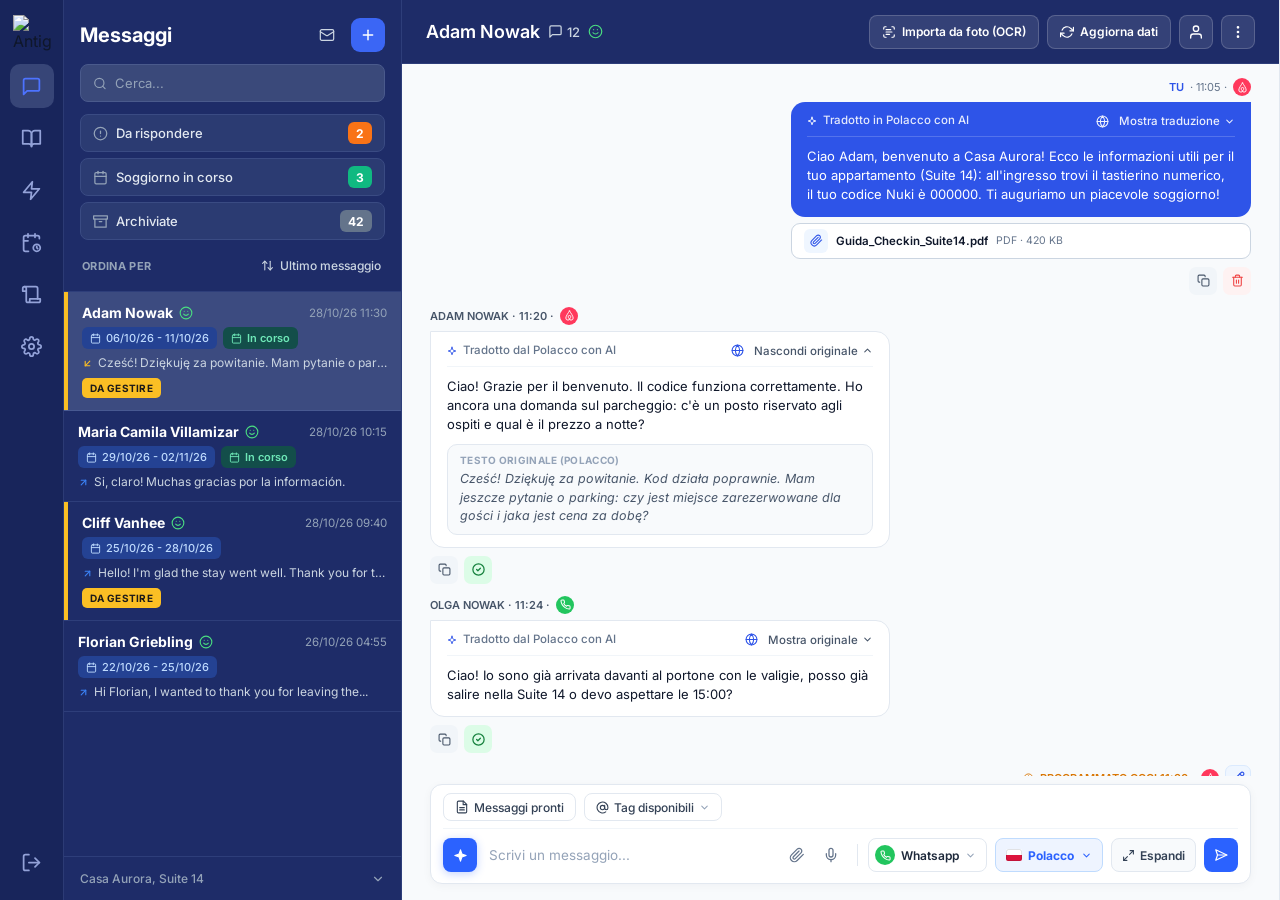
==== commit 8e7a523b: "Align Messaggi pronti and Tag disponibili pills to the left of the composer Co-Authored-By: Claude S" ====
--- a/index.html
+++ b/index.html
@@ -7,7 +7,7 @@
   <link rel="preconnect" href="https://fonts.googleapis.com">
   <link rel="preconnect" href="https://fonts.gstatic.com" crossorigin>
   <link href="https://fonts.googleapis.com/css2?family=Inter:wght@400;500;600;700&display=swap" rel="stylesheet">
-  <link rel="stylesheet" href="styles.css?v=20261103_104" />
+  <link rel="stylesheet" href="styles.css?v=20261109_108" />
 </head>
 <body>
 
@@ -519,6 +519,6 @@
 
   <div class="toast" id="toastBox"></div>
 
-  <script src="app.js?v=20261103_104"></script>
+  <script src="app.js?v=20261109_108"></script>
 </body>
 </html>
--- a/styles.css
+++ b/styles.css
@@ -5192,7 +5192,7 @@
 .bc-collapsed-top-strip {
   display: flex;
   align-items: center;
-  justify-content: flex-end;
+  justify-content: flex-start;
   gap: 8px;
   padding-bottom: 7px;
   border-bottom: 1px solid #F1F5F9;
@@ -5201,14 +5201,14 @@
 .bc-collapsed-top-strip .bc-header-pills {
   display: inline-flex;
   align-items: center;
-  justify-content: flex-end;
-  margin-left: auto;
+  justify-content: flex-start;
+  margin-right: auto;
   gap: 8px;
   flex-wrap: wrap;
 }
 
 .bc-header > .bc-header-pills {
-  margin-left: auto;
+  margin-left: 0;
 }
 
 .bc-upper-drawer.collapsed-drawer {
@@ -9559,40 +9559,71 @@
    RISPOSTA DIRETTA A SINGOLO OSPITE / MESSAGGIO (HOVER BTN + QUOTE BANNER)
    ========================================================= */
 
-/* Bottoncino "Rispondi" sotto il messaggio ospite (appare all'hover su desktop) */
-.btn-msg-action.reply-hover-btn {
-  width: auto;
-  height: 26px;
-  padding: 0 9px;
-  border-radius: 7px;
-  background: #EEF4FF;
-  border: 1px solid #DBEAFE;
-  color: #2B62FF;
-  font-size: 11.5px;
-  font-weight: 600;
-  display: inline-flex;
-  align-items: center;
-  gap: 5px;
+/* Riga bolla ospite + bottone icona Rispondi a destra della bubble */
+.guest-bubble-row {
+  display: flex;
+  align-items: center;
+  gap: 8px;
+  width: 100%;
+}
+
+.btn-bubble-reply-side {
+  width: 32px;
+  height: 32px;
+  border-radius: 8px;
+  background: #F1F5F9;
+  border: 1px solid #E2E8F0;
+  color: #475569;
+  display: inline-flex;
+  align-items: center;
+  justify-content: center;
+  cursor: pointer;
+  flex-shrink: 0;
+  padding: 0;
   opacity: 0;
   pointer-events: none;
   transform: translateX(-3px);
-  transition: opacity 0.16s ease, transform 0.16s ease, background 0.15s ease, color 0.15s ease, border-color 0.15s ease;
-}
-
-.blocco-msg.guest:hover .btn-msg-action.reply-hover-btn,
-.btn-msg-action.reply-hover-btn.active,
-.btn-msg-action.reply-hover-btn:focus-visible,
-.figma-mobile .btn-msg-action.reply-hover-btn {
+  transition: opacity 0.15s ease, transform 0.15s ease, background 0.15s ease, color 0.15s ease, border-color 0.15s ease;
+}
+
+.blocco-msg.guest:hover .btn-bubble-reply-side,
+.guest-bubble-row:hover .btn-bubble-reply-side,
+.btn-bubble-reply-side:focus-visible {
   opacity: 1;
   pointer-events: auto;
   transform: translateX(0);
 }
 
-.btn-msg-action.reply-hover-btn:hover,
-.btn-msg-action.reply-hover-btn.active {
-  background: #2B62FF;
-  border-color: #2B62FF;
-  color: #FFFFFF;
+/* Da mobile sempre visibile */
+.figma-mobile .btn-bubble-reply-side {
+  opacity: 1 !important;
+  pointer-events: auto !important;
+  transform: translateX(0) !important;
+}
+
+.figma-mobile .guest-bubble-row .bolla-bianca-ospite {
+  flex: 1;
+  min-width: 0;
+  max-width: calc(100% - 42px);
+}
+
+@media (max-width: 960px) {
+  .btn-bubble-reply-side {
+    opacity: 1 !important;
+    pointer-events: auto !important;
+    transform: translateX(0) !important;
+  }
+  .guest-bubble-row .bolla-bianca-ospite {
+    flex: 1;
+    min-width: 0;
+    max-width: calc(100% - 42px);
+  }
+}
+
+.btn-bubble-reply-side:hover {
+  background: #E2E8F0;
+  border-color: #CBD5E1;
+  color: #1E293B;
 }
 
 .blocco-msg.guest.is-reply-target .bolla-bianca-ospite {
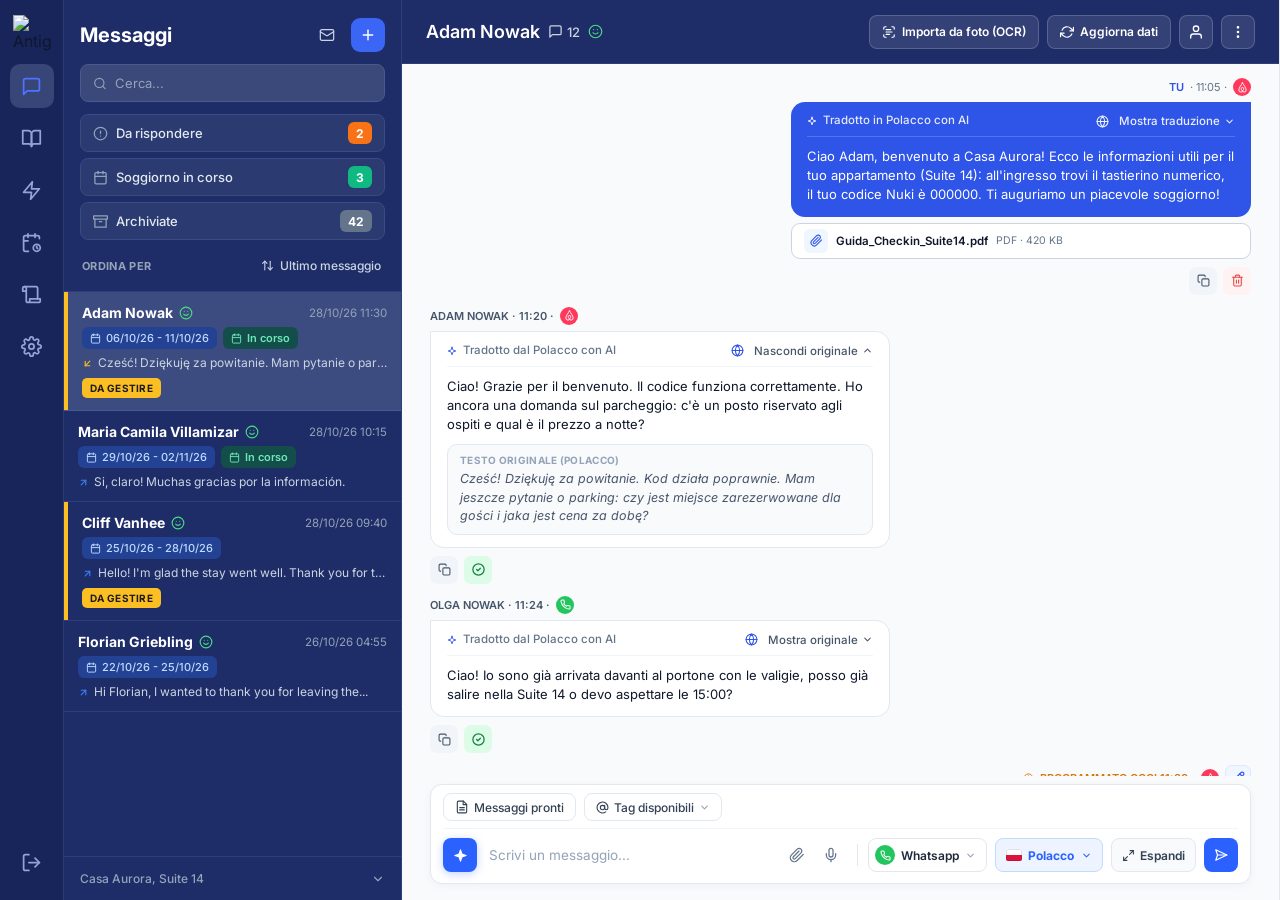
==== commit 07e5e60f: "Auto-grow collapsed composer input when text wraps Co-Authored-By: Claude Sonnet 5.5 <noreply@anthro" ====
--- a/index.html
+++ b/index.html
@@ -7,7 +7,7 @@
   <link rel="preconnect" href="https://fonts.googleapis.com">
   <link rel="preconnect" href="https://fonts.gstatic.com" crossorigin>
   <link href="https://fonts.googleapis.com/css2?family=Inter:wght@400;500;600;700&display=swap" rel="stylesheet">
-  <link rel="stylesheet" href="styles.css?v=20261109_108" />
+  <link rel="stylesheet" href="styles.css?v=20261109_109" />
 </head>
 <body>
 
@@ -519,6 +519,6 @@
 
   <div class="toast" id="toastBox"></div>
 
-  <script src="app.js?v=20261109_108"></script>
+  <script src="app.js?v=20261109_109"></script>
 </body>
 </html>
--- a/styles.css
+++ b/styles.css
@@ -5227,14 +5227,20 @@
 .bc-collapsed-input {
   flex: 1;
   min-width: 120px;
-  height: 34px;
+  min-height: 34px;
+  max-height: 140px;
   border: none;
   outline: none;
   background: transparent;
   font-family: 'Inter', sans-serif;
   font-size: 13.5px;
+  line-height: 20px;
   color: #0F172A;
-  padding: 0 4px;
+  padding: 7px 4px;
+  box-sizing: border-box;
+  resize: none;
+  overflow-y: auto;
+  align-self: center;
 }
 
 .bc-collapsed-input::placeholder {
@@ -9099,7 +9105,8 @@
 }
 
 .bottom-composer-wrap.mobile .bc-collapsed-input {
-  height: 40px;
+  min-height: 40px;
+  padding: 10px 4px;
   font-size: 14px;
 }
 
